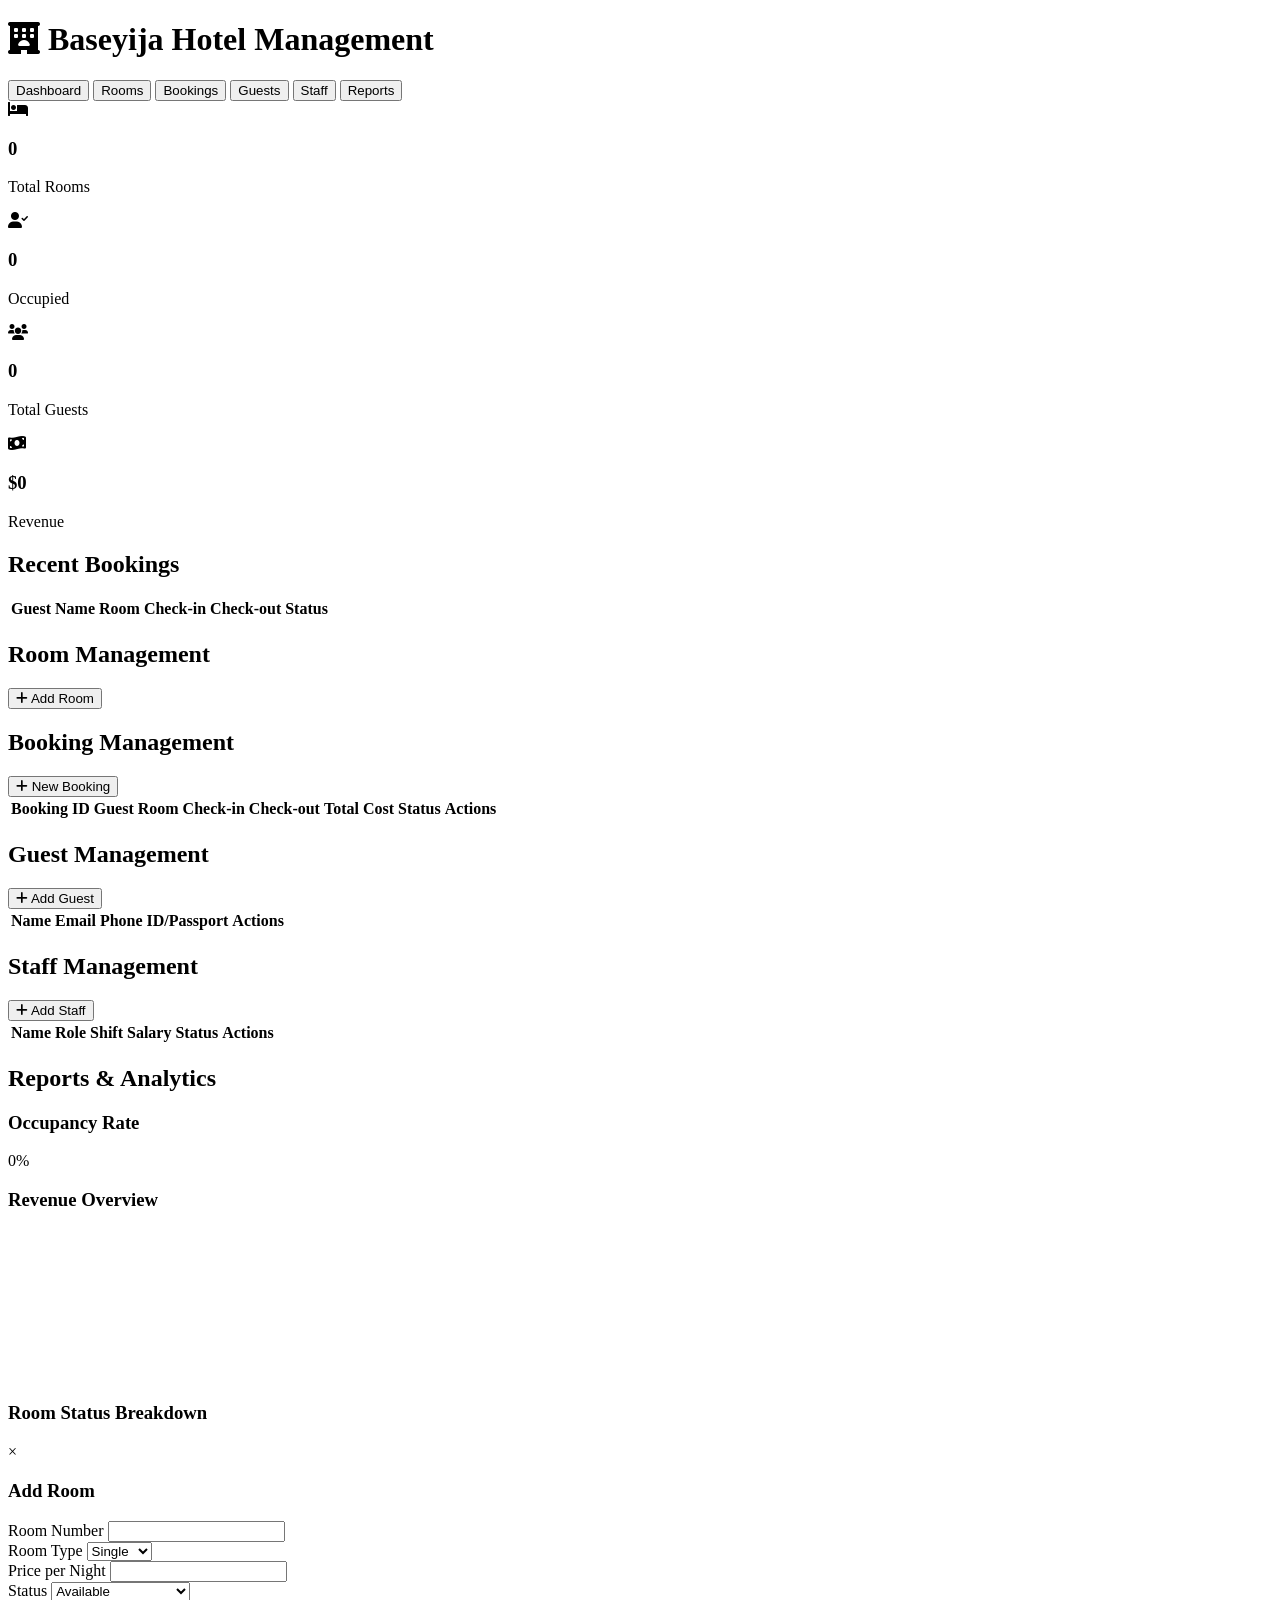
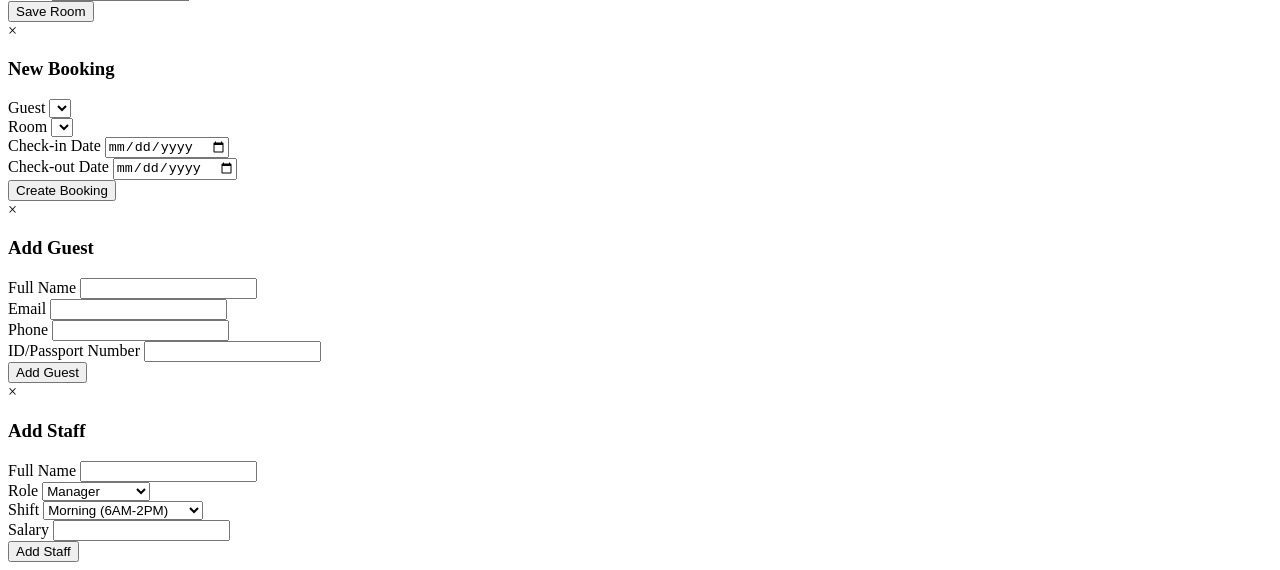
==== index.html @ 05cd468e "edited edited" ====
<!DOCTYPE html>
<html lang="en">
<head>
    <meta charset="UTF-8">
    <meta name="viewport" content="width=device-width, initial-scale=1.0">
    <title>Baseyija Hotel Management System</title>
    <link rel="stylesheet" href="css/style.css">
    <link href="https://cdnjs.cloudflare.com/ajax/libs/font-awesome/6.0.0/css/all.min.css" rel="stylesheet">
</head>
<body>
    <div class="container">
        <header>
            <h1><i class="fas fa-hotel"></i> Baseyija Hotel Management</h1>
            <nav>
                <button class="nav-btn active" data-tab="dashboard">Dashboard</button>
                <button class="nav-btn" data-tab="rooms">Rooms</button>
                <button class="nav-btn" data-tab="bookings">Bookings</button>
                <button class="nav-btn" data-tab="guests">Guests</button>
                <button class="nav-btn" data-tab="staff">Staff</button>
                <button class="nav-btn" data-tab="reports">Reports</button>
            </nav>
        </header>

        <main>
            <!-- Dashboard -->
            <section id="dashboard" class="tab-content active">
                <div class="stats-grid">
                    <div class="stat-card">
                        <i class="fas fa-bed"></i>
                        <div class="stat-info">
                            <h3 id="totalRooms">0</h3>
                            <p>Total Rooms</p>
                        </div>
                    </div>
                    <div class="stat-card">
                        <i class="fas fa-user-check"></i>
                        <div class="stat-info">
                            <h3 id="occupiedRooms">0</h3>
                            <p>Occupied</p>
                        </div>
                    </div>
                    <div class="stat-card">
                        <i class="fas fa-users"></i>
                        <div class="stat-info">
                            <h3 id="totalGuests">0</h3>
                            <p>Total Guests</p>
                        </div>
                    </div>
                    <div class="stat-card">
                        <i class="fas fa-money-bill-wave"></i>
                        <div class="stat-info">
                            <h3 id="revenue">$0</h3>
                            <p>Revenue</p>
                        </div>
                    </div>
                </div>

                <div class="dashboard-section">
                    <h2>Recent Bookings</h2>
                    <table id="recentBookings">
                        <thead>
                            <tr>
                                <th>Guest Name</th>
                                <th>Room</th>
                                <th>Check-in</th>
                                <th>Check-out</th>
                                <th>Status</th>
                            </tr>
                        </thead>
                        <tbody></tbody>
                    </table>
                </div>
            </section>

            <!-- Rooms Management -->
            <section id="rooms" class="tab-content">
                <div class="section-header">
                    <h2>Room Management</h2>
                    <button onclick="showAddRoomModal()" class="btn-primary">
                        <i class="fas fa-plus"></i> Add Room
                    </button>
                </div>
                <div class="rooms-grid" id="roomsGrid"></div>
            </section>

            <!-- Bookings Management -->
            <section id="bookings" class="tab-content">
                <div class="section-header">
                    <h2>Booking Management</h2>
                    <button onclick="showAddBookingModal()" class="btn-primary">
                        <i class="fas fa-plus"></i> New Booking
                    </button>
                </div>
                <table id="bookingsTable">
                    <thead>
                        <tr>
                            <th>Booking ID</th>
                            <th>Guest</th>
                            <th>Room</th>
                            <th>Check-in</th>
                            <th>Check-out</th>
                            <th>Total Cost</th>
                            <th>Status</th>
                            <th>Actions</th>
                        </tr>
                    </thead>
                    <tbody></tbody>
                </table>
            </section>

            <!-- Guests Management -->
            <section id="guests" class="tab-content">
                <div class="section-header">
                    <h2>Guest Management</h2>
                    <button onclick="showAddGuestModal()" class="btn-primary">
                        <i class="fas fa-plus"></i> Add Guest
                    </button>
                </div>
                <table id="guestsTable">
                    <thead>
                        <tr>
                            <th>Name</th>
                            <th>Email</th>
                            <th>Phone</th>
                            <th>ID/Passport</th>
                            <th>Actions</th>
                        </tr>
                    </thead>
                    <tbody></tbody>
                </table>
            </section>

            <!-- Staff Management -->
            <section id="staff" class="tab-content">
                <div class="section-header">
                    <h2>Staff Management</h2>
                    <button onclick="showAddStaffModal()" class="btn-primary">
                        <i class="fas fa-plus"></i> Add Staff
                    </button>
                </div>
                <table id="staffTable">
                    <thead>
                        <tr>
                            <th>Name</th>
                            <th>Role</th>
                            <th>Shift</th>
                            <th>Salary</th>
                            <th>Status</th>
                            <th>Actions</th>
                        </tr>
                    </thead>
                    <tbody></tbody>
                </table>
            </section>

            <!-- Reports -->
            <section id="reports" class="tab-content">
                <h2>Reports & Analytics</h2>
                <div class="reports-grid">
                    <div class="report-card">
                        <h3>Occupancy Rate</h3>
                        <div class="progress-bar">
                            <div id="occupancyBar" class="progress"></div>
                        </div>
                        <p id="occupancyRate">0%</p>
                    </div>
                    <div class="report-card">
                        <h3>Revenue Overview</h3>
                        <canvas id="revenueChart"></canvas>
                    </div>
                    <div class="report-card">
                        <h3>Room Status Breakdown</h3>
                        <div id="roomStatusBreakdown"></div>
                    </div>
                </div>
            </section>
        </main>

        <!-- Modals -->
        <div id="roomModal" class="modal">
            <div class="modal-content">
                <span class="close" onclick="closeModal('roomModal')">&times;</span>
                <h3 id="roomModalTitle">Add Room</h3>
                <form id="roomForm">
                    <input type="hidden" id="roomId">
                    <div class="form-group">
                        <label>Room Number</label>
                        <input type="text" id="roomNumber" required>
                    </div>
                    <div class="form-group">
                        <label>Room Type</label>
                        <select id="roomType" required>
                            <option value="single">Single</option>
                            <option value="double">Double</option>
                            <option value="suite">Suite</option>
                            <option value="deluxe">Deluxe</option>
                        </select>
                    </div>
                    <div class="form-group">
                        <label>Price per Night</label>
                        <input type="number" id="roomPrice" required>
                    </div>
                    <div class="form-group">
                        <label>Status</label>
                        <select id="roomStatus">
                            <option value="available">Available</option>
                            <option value="occupied">Occupied</option>
                            <option value="maintenance">Under Maintenance</option>
                        </select>
                    </div>
                    <button type="submit" class="btn-primary">Save Room</button>
                </form>
            </div>
        </div>

        <div id="bookingModal" class="modal">
            <div class="modal-content">
                <span class="close" onclick="closeModal('bookingModal')">&times;</span>
                <h3>New Booking</h3>
                <form id="bookingForm">
                    <div class="form-group">
                        <label>Guest</label>
                        <select id="bookingGuest" required></select>
                    </div>
                    <div class="form-group">
                        <label>Room</label>
                        <select id="bookingRoom" required></select>
                    </div>
                    <div class="form-group">
                        <label>Check-in Date</label>
                        <input type="date" id="bookingCheckIn" required>
                    </div>
                    <div class="form-group">
                        <label>Check-out Date</label>
                        <input type="date" id="bookingCheckOut" required>
                    </div>
                    <button type="submit" class="btn-primary">Create Booking</button>
                </form>
            </div>
        </div>

        <div id="guestModal" class="modal">
            <div class="modal-content">
                <span class="close" onclick="closeModal('guestModal')">&times;</span>
                <h3>Add Guest</h3>
                <form id="guestForm">
                    <div class="form-group">
                        <label>Full Name</label>
                        <input type="text" id="guestName" required>
                    </div>
                    <div class="form-group">
                        <label>Email</label>
                        <input type="email" id="guestEmail" required>
                    </div>
                    <div class="form-group">
                        <label>Phone</label>
                        <input type="tel" id="guestPhone" required>
                    </div>
                    <div class="form-group">
                        <label>ID/Passport Number</label>
                        <input type="text" id="guestId" required>
                    </div>
                    <button type="submit" class="btn-primary">Add Guest</button>
                </form>
            </div>
        </div>

        <div id="staffModal" class="modal">
            <div class="modal-content">
                <span class="close" onclick="closeModal('staffModal')">&times;</span>
                <h3>Add Staff</h3>
                <form id="staffForm">
                    <div class="form-group">
                        <label>Full Name</label>
                        <input type="text" id="staffName" required>
                    </div>
                    <div class="form-group">
                        <label>Role</label>
                        <select id="staffRole" required>
                            <option value="manager">Manager</option>
                            <option value="receptionist">Receptionist</option>
                            <option value="housekeeping">Housekeeping</option>
                            <option value="chef">Chef</option>
                            <option value="waiter">Waiter</option>
                        </select>
                    </div>
                    <div class="form-group">
                        <label>Shift</label>
                        <select id="staffShift">
                            <option value="morning">Morning (6AM-2PM)</option>
                            <option value="afternoon">Afternoon (2PM-10PM)</option>
                            <option value="night">Night (10PM-6AM)</option>
                        </select>
                    </div>
                    <div class="form-group">
                        <label>Salary</label>
                        <input type="number" id="staffSalary" required>
                    </div>
                    <button type="submit" class="btn-primary">Add Staff</button>
                </form>
            </div>
        </div>
    </div>

    <script src="js/script.js"></script>
</body>
</html>
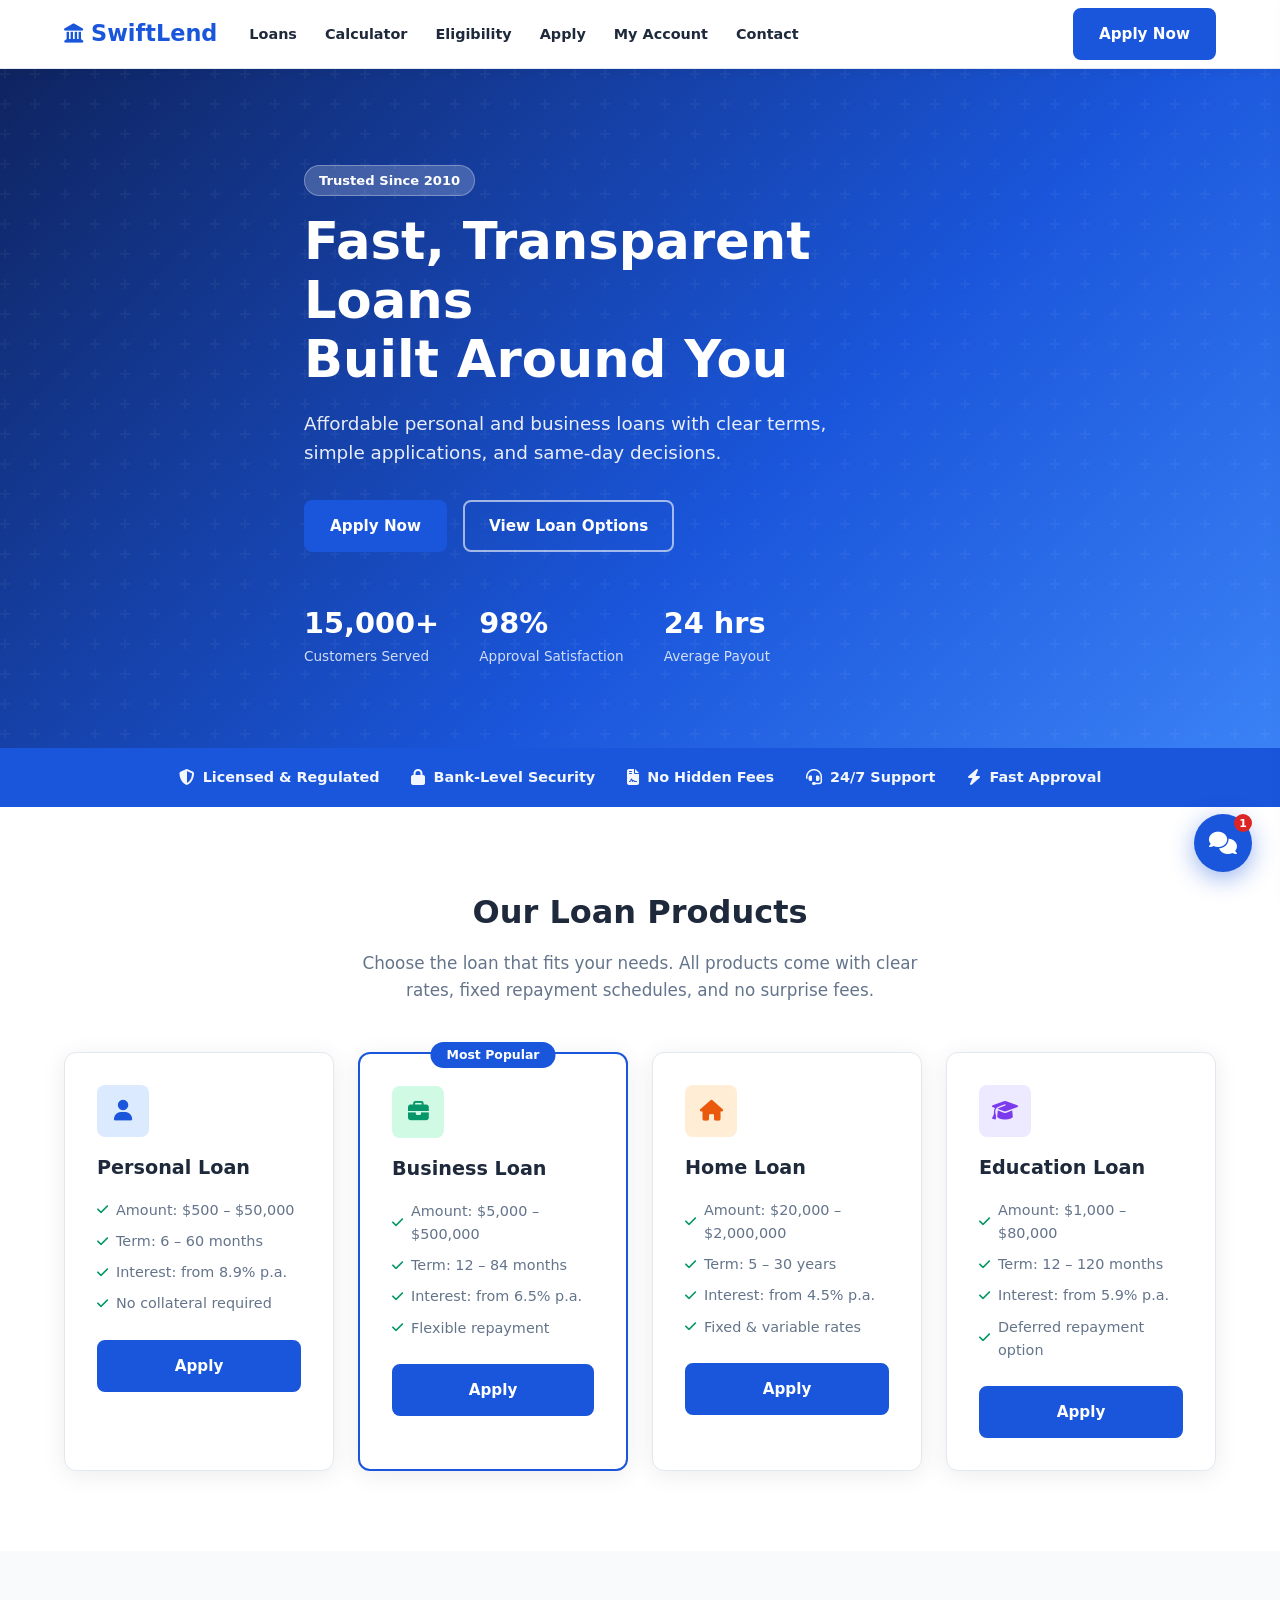
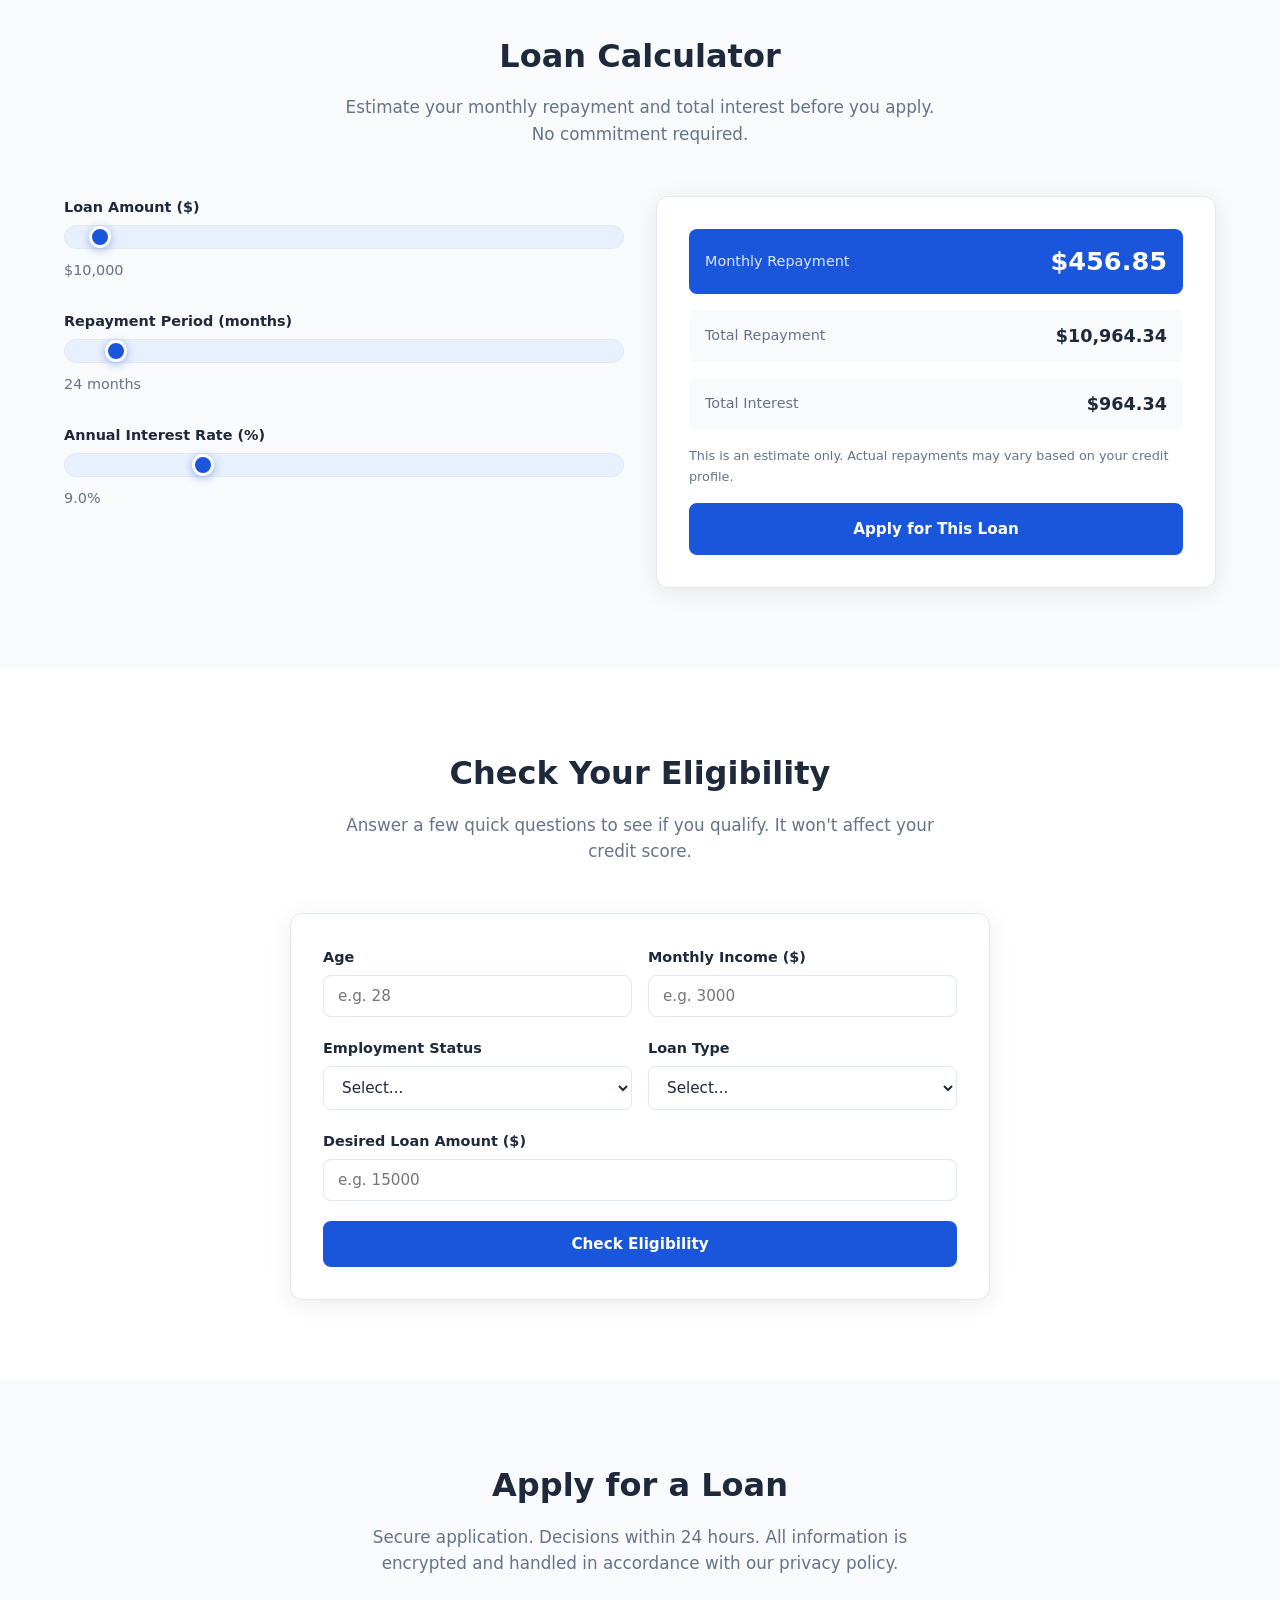
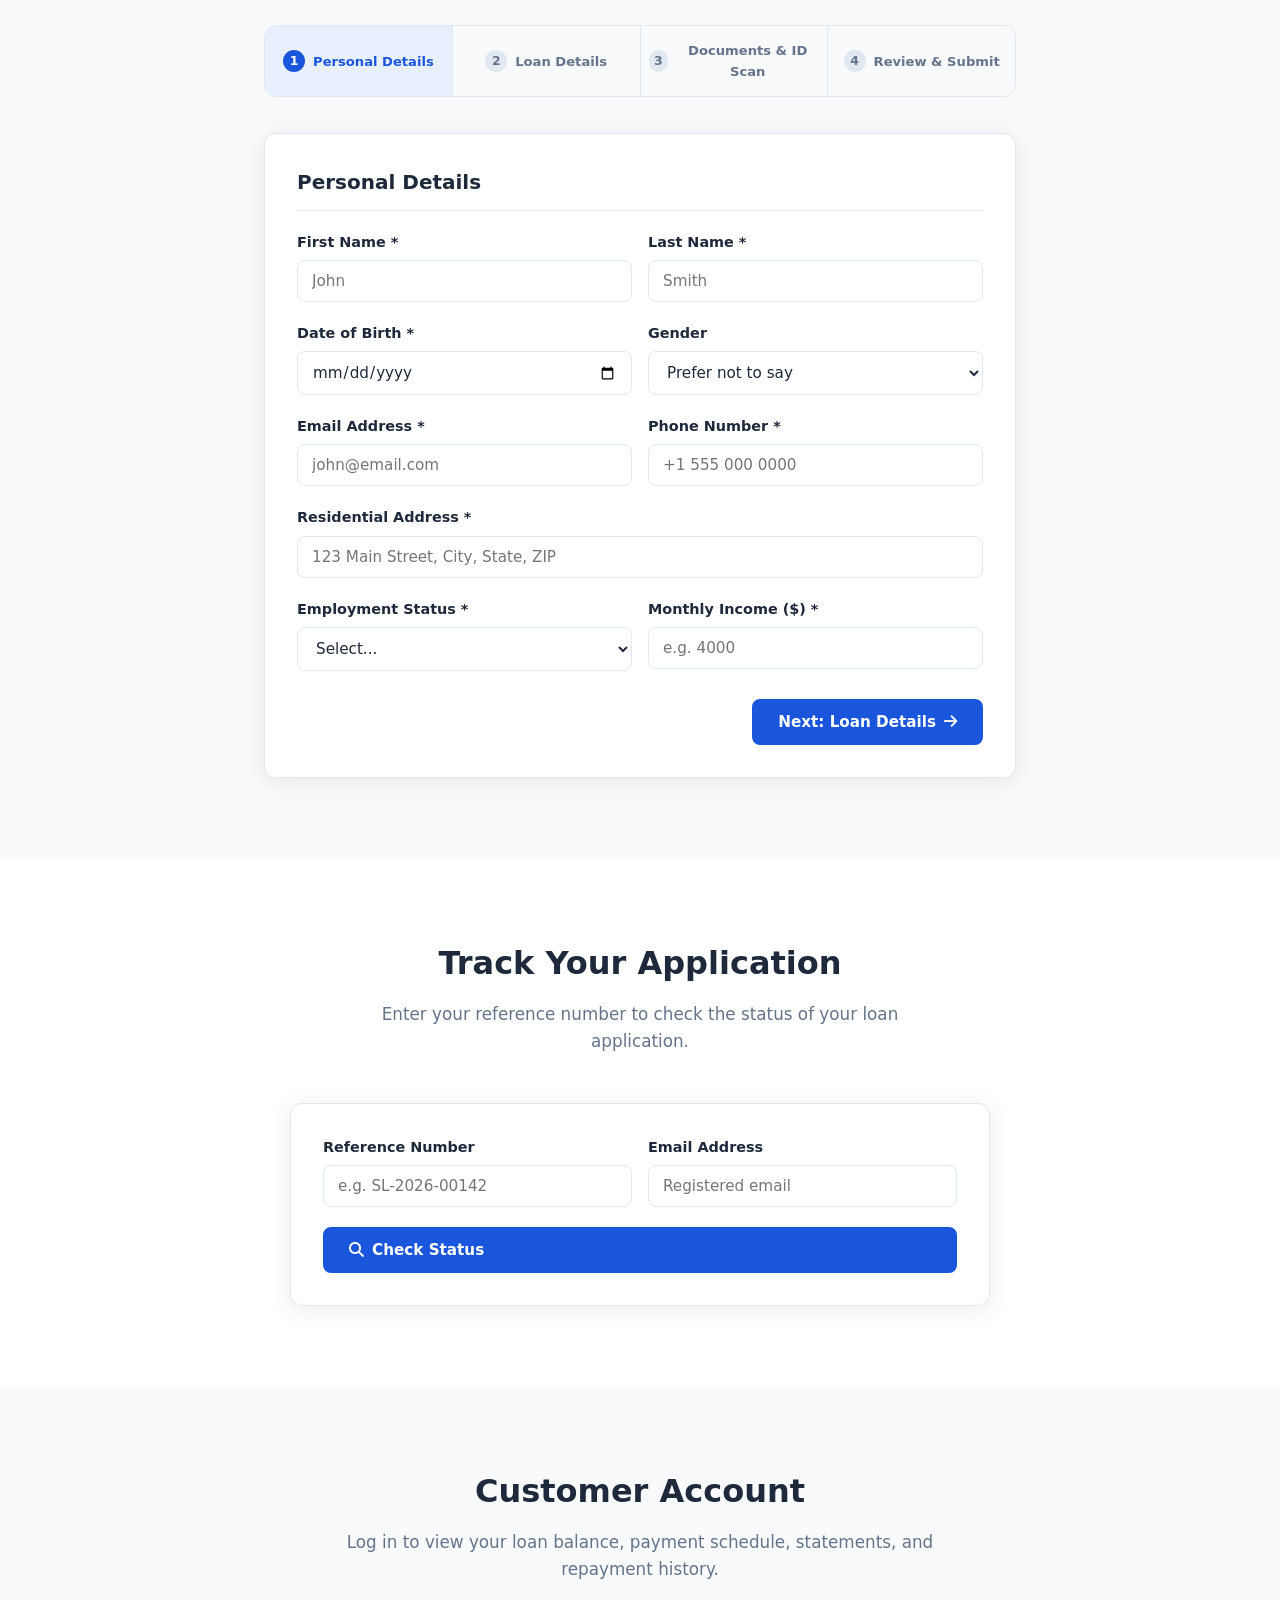
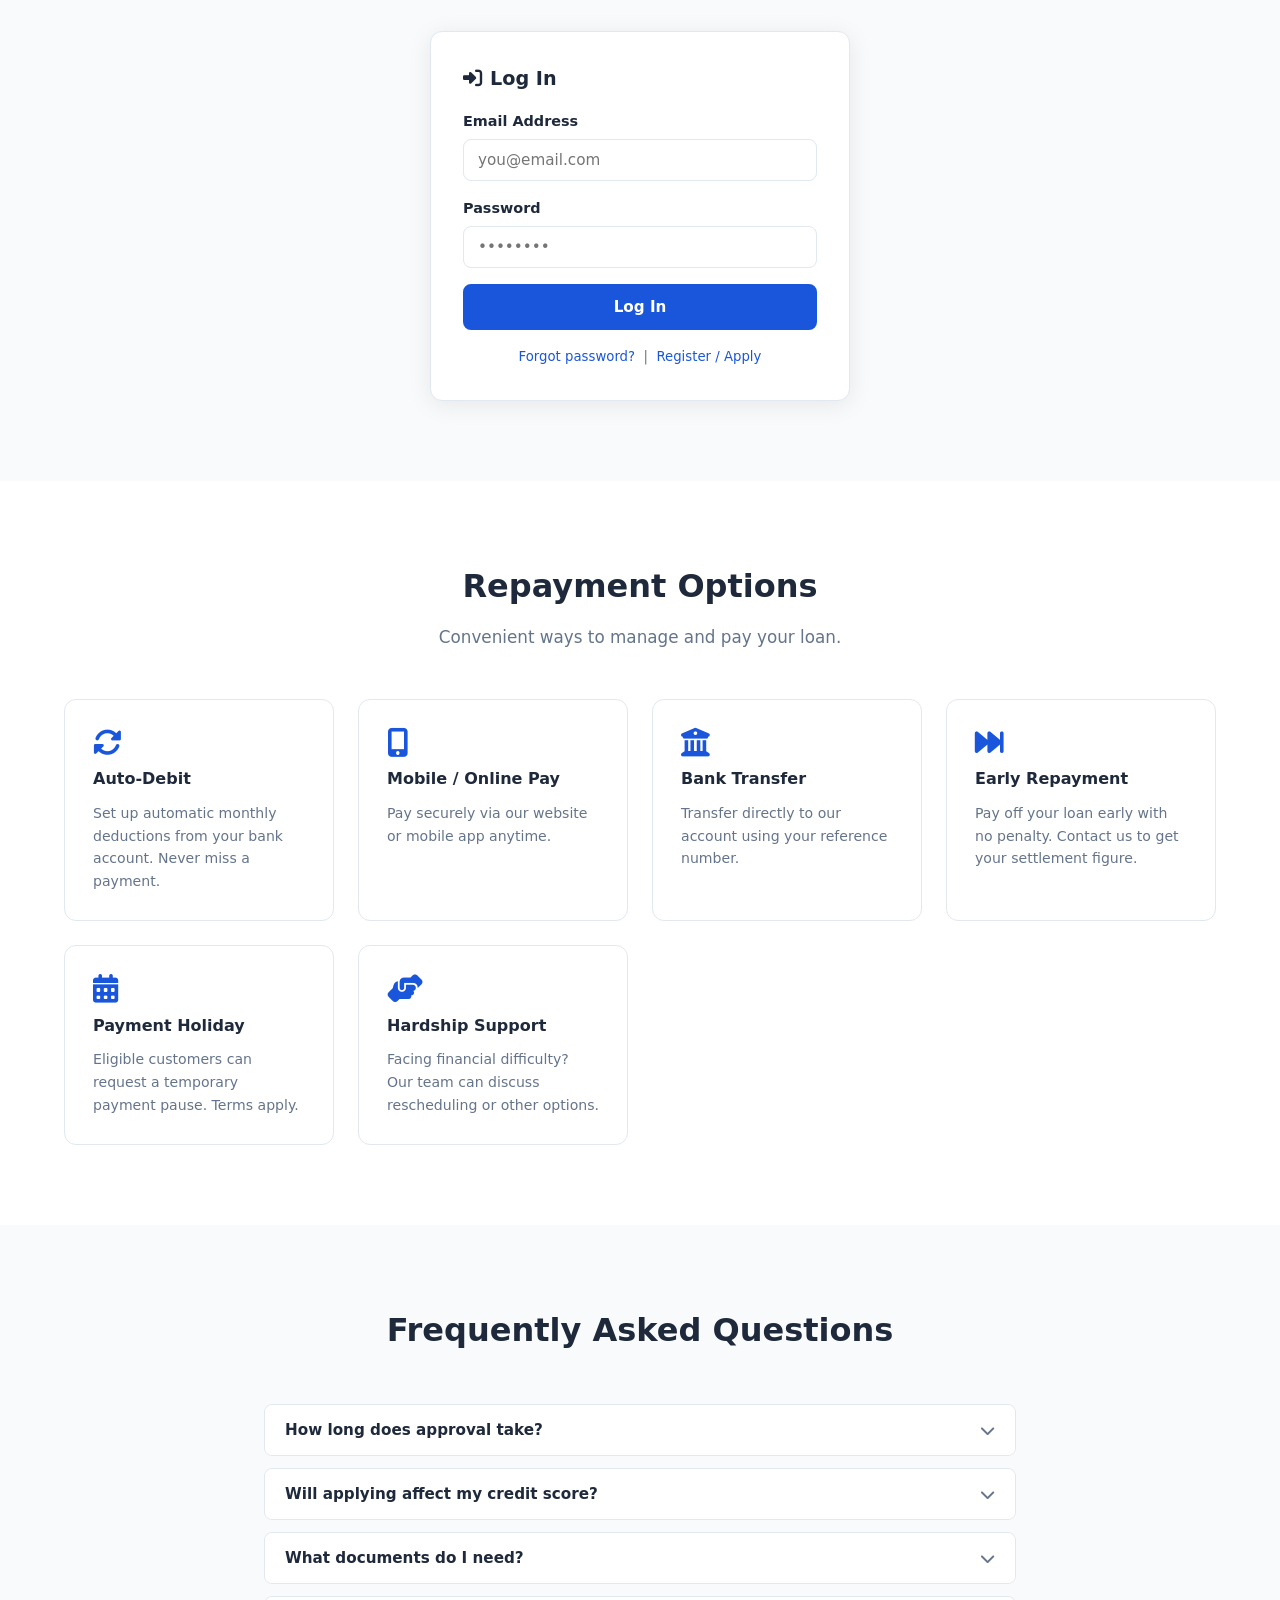
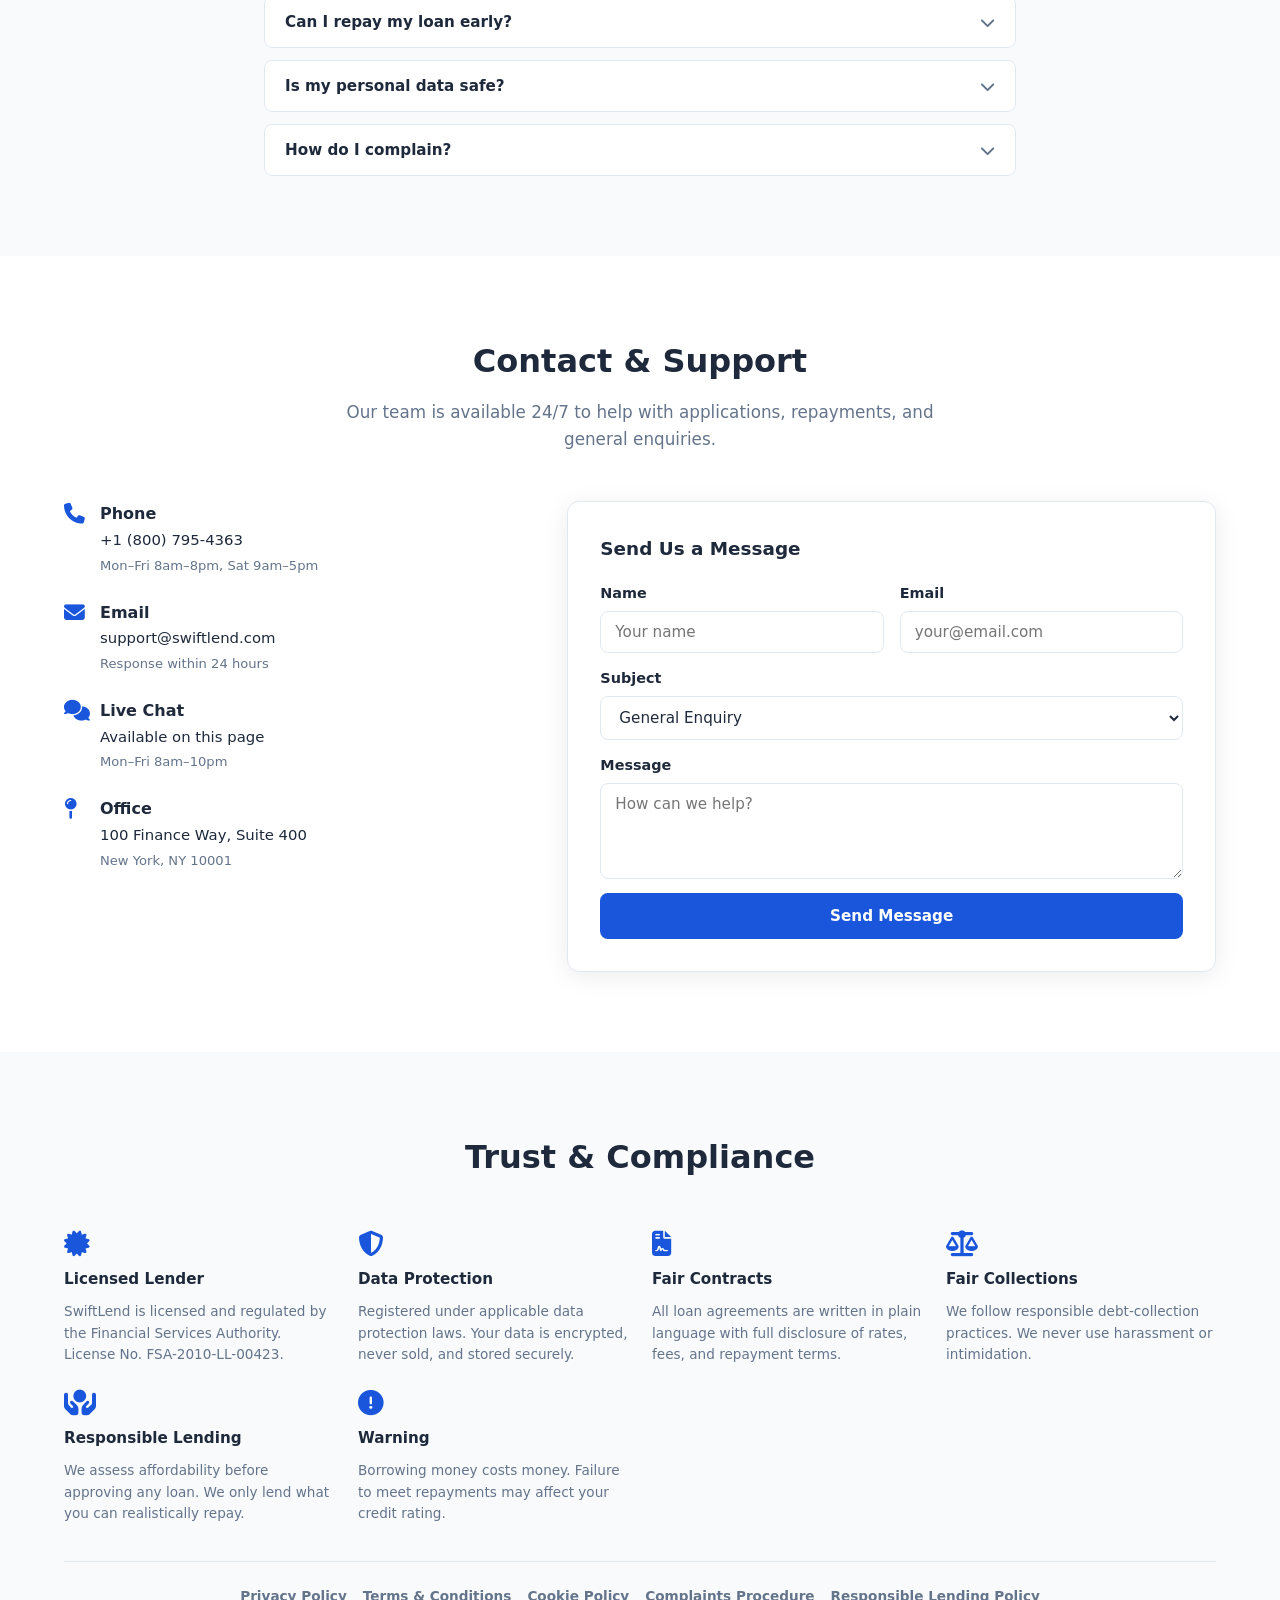
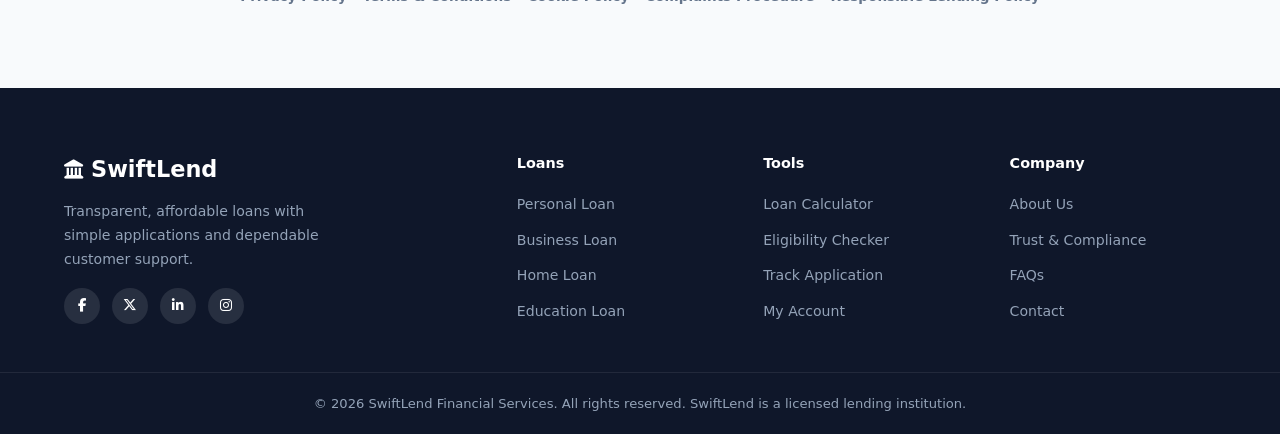
==== commit 17f4f83b: "edited the readme edited the read me" ====
--- a/index.html
+++ b/index.html
@@ -1,307 +1,838 @@
 <!DOCTYPE html>
 <html lang="en">
 <head>
-    <meta charset="UTF-8">
-    <meta name="viewport" content="width=device-width, initial-scale=1.0">
-    <title>Baseyija Hotel Management System</title>
-    <link rel="stylesheet" href="css/style.css">
-    <link href="https://cdnjs.cloudflare.com/ajax/libs/font-awesome/6.0.0/css/all.min.css" rel="stylesheet">
+  <meta charset="UTF-8" />
+  <meta name="viewport" content="width=device-width, initial-scale=1.0" />
+  <title>SwiftLend – Loans You Can Trust</title>
+  <link rel="stylesheet" href="style.css" />
+  <!-- Font Awesome for icons -->
+  <link rel="stylesheet" href="https://cdnjs.cloudflare.com/ajax/libs/font-awesome/6.5.0/css/all.min.css" />
 </head>
 <body>
+
+  <!-- ===== NAVIGATION ===== -->
+  <header class="navbar" id="top">
+    <div class="container nav-inner">
+      <a href="#top" class="logo">
+        <i class="fa-solid fa-landmark"></i> SwiftLend
+      </a>
+      <nav>
+        <ul class="nav-links">
+          <li><a href="#loans">Loans</a></li>
+          <li><a href="#calculator">Calculator</a></li>
+          <li><a href="#eligibility">Eligibility</a></li>
+          <li><a href="#apply">Apply</a></li>
+          <li><a href="#account">My Account</a></li>
+          <li><a href="#contact">Contact</a></li>
+        </ul>
+      </nav>
+      <a href="#apply" class="btn btn-primary nav-cta">Apply Now</a>
+      <button class="hamburger" id="hamburger" aria-label="Open menu">
+        <i class="fa-solid fa-bars"></i>
+      </button>
+    </div>
+  </header>
+
+  <!-- Mobile menu -->
+  <div class="mobile-menu" id="mobileMenu">
+    <button class="close-menu" id="closeMenu" aria-label="Close menu">
+      <i class="fa-solid fa-xmark"></i>
+    </button>
+    <ul>
+      <li><a href="#loans" onclick="closeMobile()">Loans</a></li>
+      <li><a href="#calculator" onclick="closeMobile()">Calculator</a></li>
+      <li><a href="#eligibility" onclick="closeMobile()">Eligibility</a></li>
+      <li><a href="#apply" onclick="closeMobile()">Apply</a></li>
+      <li><a href="#account" onclick="closeMobile()">My Account</a></li>
+      <li><a href="#contact" onclick="closeMobile()">Contact</a></li>
+    </ul>
+  </div>
+
+  <!-- ===== HERO ===== -->
+  <section class="hero">
+    <div class="container hero-content">
+      <span class="badge">Trusted Since 2010</span>
+      <h1>Fast, Transparent Loans<br />Built Around You</h1>
+      <p>Affordable personal and business loans with clear terms, simple applications, and same-day decisions.</p>
+      <div class="hero-btns">
+        <a href="#apply" class="btn btn-primary">Apply Now</a>
+        <a href="#loans" class="btn btn-outline">View Loan Options</a>
+      </div>
+      <div class="hero-stats">
+        <div class="stat"><strong>15,000+</strong><span>Customers Served</span></div>
+        <div class="stat"><strong>98%</strong><span>Approval Satisfaction</span></div>
+        <div class="stat"><strong>24 hrs</strong><span>Average Payout</span></div>
+      </div>
+    </div>
+  </section>
+
+  <!-- ===== TRUST BAR ===== -->
+  <div class="trust-bar">
+    <div class="container trust-inner">
+      <div class="trust-item"><i class="fa-solid fa-shield-halved"></i> Licensed &amp; Regulated</div>
+      <div class="trust-item"><i class="fa-solid fa-lock"></i> Bank-Level Security</div>
+      <div class="trust-item"><i class="fa-solid fa-file-contract"></i> No Hidden Fees</div>
+      <div class="trust-item"><i class="fa-solid fa-headset"></i> 24/7 Support</div>
+      <div class="trust-item"><i class="fa-solid fa-bolt"></i> Fast Approval</div>
+    </div>
+  </div>
+
+  <!-- ===== LOAN PRODUCTS ===== -->
+  <section class="section" id="loans">
     <div class="container">
-        <header>
-            <h1><i class="fas fa-hotel"></i> Baseyija Hotel Management</h1>
-            <nav>
-                <button class="nav-btn active" data-tab="dashboard">Dashboard</button>
-                <button class="nav-btn" data-tab="rooms">Rooms</button>
-                <button class="nav-btn" data-tab="bookings">Bookings</button>
-                <button class="nav-btn" data-tab="guests">Guests</button>
-                <button class="nav-btn" data-tab="staff">Staff</button>
-                <button class="nav-btn" data-tab="reports">Reports</button>
-            </nav>
-        </header>
-
-        <main>
-            <!-- Dashboard -->
-            <section id="dashboard" class="tab-content active">
-                <div class="stats-grid">
-                    <div class="stat-card">
-                        <i class="fas fa-bed"></i>
-                        <div class="stat-info">
-                            <h3 id="totalRooms">0</h3>
-                            <p>Total Rooms</p>
-                        </div>
-                    </div>
-                    <div class="stat-card">
-                        <i class="fas fa-user-check"></i>
-                        <div class="stat-info">
-                            <h3 id="occupiedRooms">0</h3>
-                            <p>Occupied</p>
-                        </div>
-                    </div>
-                    <div class="stat-card">
-                        <i class="fas fa-users"></i>
-                        <div class="stat-info">
-                            <h3 id="totalGuests">0</h3>
-                            <p>Total Guests</p>
-                        </div>
-                    </div>
-                    <div class="stat-card">
-                        <i class="fas fa-money-bill-wave"></i>
-                        <div class="stat-info">
-                            <h3 id="revenue">$0</h3>
-                            <p>Revenue</p>
-                        </div>
-                    </div>
+      <div class="section-head">
+        <h2>Our Loan Products</h2>
+        <p>Choose the loan that fits your needs. All products come with clear rates, fixed repayment schedules, and no surprise fees.</p>
+      </div>
+      <div class="cards-grid">
+
+        <div class="card loan-card">
+          <div class="card-icon blue"><i class="fa-solid fa-user"></i></div>
+          <h3>Personal Loan</h3>
+          <ul class="loan-details">
+            <li><i class="fa-solid fa-check"></i> Amount: $500 – $50,000</li>
+            <li><i class="fa-solid fa-check"></i> Term: 6 – 60 months</li>
+            <li><i class="fa-solid fa-check"></i> Interest: from 8.9% p.a.</li>
+            <li><i class="fa-solid fa-check"></i> No collateral required</li>
+          </ul>
+          <a href="#apply" class="btn btn-primary full-width">Apply</a>
+        </div>
+
+        <div class="card loan-card featured">
+          <div class="featured-tag">Most Popular</div>
+          <div class="card-icon green"><i class="fa-solid fa-briefcase"></i></div>
+          <h3>Business Loan</h3>
+          <ul class="loan-details">
+            <li><i class="fa-solid fa-check"></i> Amount: $5,000 – $500,000</li>
+            <li><i class="fa-solid fa-check"></i> Term: 12 – 84 months</li>
+            <li><i class="fa-solid fa-check"></i> Interest: from 6.5% p.a.</li>
+            <li><i class="fa-solid fa-check"></i> Flexible repayment</li>
+          </ul>
+          <a href="#apply" class="btn btn-primary full-width">Apply</a>
+        </div>
+
+        <div class="card loan-card">
+          <div class="card-icon orange"><i class="fa-solid fa-house"></i></div>
+          <h3>Home Loan</h3>
+          <ul class="loan-details">
+            <li><i class="fa-solid fa-check"></i> Amount: $20,000 – $2,000,000</li>
+            <li><i class="fa-solid fa-check"></i> Term: 5 – 30 years</li>
+            <li><i class="fa-solid fa-check"></i> Interest: from 4.5% p.a.</li>
+            <li><i class="fa-solid fa-check"></i> Fixed &amp; variable rates</li>
+          </ul>
+          <a href="#apply" class="btn btn-primary full-width">Apply</a>
+        </div>
+
+        <div class="card loan-card">
+          <div class="card-icon purple"><i class="fa-solid fa-graduation-cap"></i></div>
+          <h3>Education Loan</h3>
+          <ul class="loan-details">
+            <li><i class="fa-solid fa-check"></i> Amount: $1,000 – $80,000</li>
+            <li><i class="fa-solid fa-check"></i> Term: 12 – 120 months</li>
+            <li><i class="fa-solid fa-check"></i> Interest: from 5.9% p.a.</li>
+            <li><i class="fa-solid fa-check"></i> Deferred repayment option</li>
+          </ul>
+          <a href="#apply" class="btn btn-primary full-width">Apply</a>
+        </div>
+
+      </div>
+    </div>
+  </section>
+
+  <!-- ===== LOAN CALCULATOR ===== -->
+  <section class="section bg-light" id="calculator">
+    <div class="container">
+      <div class="section-head">
+        <h2>Loan Calculator</h2>
+        <p>Estimate your monthly repayment and total interest before you apply. No commitment required.</p>
+      </div>
+      <div class="calc-wrapper">
+        <div class="calc-form">
+
+          <div class="form-group">
+            <label for="calcAmount">Loan Amount ($)</label>
+            <input type="range" id="calcAmount" min="500" max="500000" step="500" value="10000" oninput="calcUpdate()" />
+            <div class="range-value">$<span id="amountDisplay">10,000</span></div>
+          </div>
+
+          <div class="form-group">
+            <label for="calcTerm">Repayment Period (months)</label>
+            <input type="range" id="calcTerm" min="6" max="360" step="6" value="24" oninput="calcUpdate()" />
+            <div class="range-value"><span id="termDisplay">24</span> months</div>
+          </div>
+
+          <div class="form-group">
+            <label for="calcRate">Annual Interest Rate (%)</label>
+            <input type="range" id="calcRate" min="3" max="30" step="0.1" value="9" oninput="calcUpdate()" />
+            <div class="range-value"><span id="rateDisplay">9.0</span>%</div>
+          </div>
+
+        </div>
+        <div class="calc-result">
+          <div class="result-item highlight">
+            <span>Monthly Repayment</span>
+            <strong id="monthlyResult">$456.85</strong>
+          </div>
+          <div class="result-item">
+            <span>Total Repayment</span>
+            <strong id="totalResult">$10,964.40</strong>
+          </div>
+          <div class="result-item">
+            <span>Total Interest</span>
+            <strong id="interestResult">$964.40</strong>
+          </div>
+          <p class="calc-disclaimer">This is an estimate only. Actual repayments may vary based on your credit profile.</p>
+          <a href="#apply" class="btn btn-primary full-width">Apply for This Loan</a>
+        </div>
+      </div>
+    </div>
+  </section>
+
+  <!-- ===== ELIGIBILITY CHECKER ===== -->
+  <section class="section" id="eligibility">
+    <div class="container narrow">
+      <div class="section-head">
+        <h2>Check Your Eligibility</h2>
+        <p>Answer a few quick questions to see if you qualify. It won't affect your credit score.</p>
+      </div>
+      <form class="eligibility-form card" id="eligibilityForm" onsubmit="checkEligibility(event)">
+        <div class="form-row">
+          <div class="form-group">
+            <label for="eAge">Age</label>
+            <input type="number" id="eAge" placeholder="e.g. 28" min="18" max="70" required />
+          </div>
+          <div class="form-group">
+            <label for="eIncome">Monthly Income ($)</label>
+            <input type="number" id="eIncome" placeholder="e.g. 3000" min="0" required />
+          </div>
+        </div>
+        <div class="form-row">
+          <div class="form-group">
+            <label for="eEmployment">Employment Status</label>
+            <select id="eEmployment" required>
+              <option value="">Select...</option>
+              <option>Full-time employed</option>
+              <option>Part-time employed</option>
+              <option>Self-employed</option>
+              <option>Business owner</option>
+              <option>Retired</option>
+              <option>Unemployed</option>
+            </select>
+          </div>
+          <div class="form-group">
+            <label for="eLoanType">Loan Type</label>
+            <select id="eLoanType" required>
+              <option value="">Select...</option>
+              <option>Personal Loan</option>
+              <option>Business Loan</option>
+              <option>Home Loan</option>
+              <option>Education Loan</option>
+            </select>
+          </div>
+        </div>
+        <div class="form-group">
+          <label for="eLoanAmount">Desired Loan Amount ($)</label>
+          <input type="number" id="eLoanAmount" placeholder="e.g. 15000" min="500" required />
+        </div>
+        <button type="submit" class="btn btn-primary full-width">Check Eligibility</button>
+      </form>
+      <div class="eligibility-result" id="eligibilityResult" style="display:none;"></div>
+    </div>
+  </section>
+
+  <!-- ===== ONLINE APPLICATION ===== -->
+  <section class="section bg-light" id="apply">
+    <div class="container narrow">
+      <div class="section-head">
+        <h2>Apply for a Loan</h2>
+        <p>Secure application. Decisions within 24 hours. All information is encrypted and handled in accordance with our privacy policy.</p>
+      </div>
+
+      <!-- Step indicators -->
+      <div class="steps" id="stepIndicator">
+        <div class="step active" data-step="1"><span>1</span> Personal Details</div>
+        <div class="step" data-step="2"><span>2</span> Loan Details</div>
+        <div class="step" data-step="3"><span>3</span> Documents &amp; ID Scan</div>
+        <div class="step" data-step="4"><span>4</span> Review &amp; Submit</div>
+      </div>
+
+      <form id="loanApplicationForm" class="app-form card">
+
+        <!-- Step 1: Personal Details -->
+        <div class="form-step" id="step1">
+          <h3>Personal Details</h3>
+          <div class="form-row">
+            <div class="form-group">
+              <label for="firstName">First Name *</label>
+              <input type="text" id="firstName" placeholder="John" required />
+            </div>
+            <div class="form-group">
+              <label for="lastName">Last Name *</label>
+              <input type="text" id="lastName" placeholder="Smith" required />
+            </div>
+          </div>
+          <div class="form-row">
+            <div class="form-group">
+              <label for="dob">Date of Birth *</label>
+              <input type="date" id="dob" required />
+            </div>
+            <div class="form-group">
+              <label for="gender">Gender</label>
+              <select id="gender">
+                <option value="">Prefer not to say</option>
+                <option>Male</option>
+                <option>Female</option>
+                <option>Other</option>
+              </select>
+            </div>
+          </div>
+          <div class="form-row">
+            <div class="form-group">
+              <label for="email">Email Address *</label>
+              <input type="email" id="email" placeholder="john@email.com" required />
+            </div>
+            <div class="form-group">
+              <label for="phone">Phone Number *</label>
+              <input type="tel" id="phone" placeholder="+1 555 000 0000" required />
+            </div>
+          </div>
+          <div class="form-group">
+            <label for="address">Residential Address *</label>
+            <input type="text" id="address" placeholder="123 Main Street, City, State, ZIP" required />
+          </div>
+          <div class="form-row">
+            <div class="form-group">
+              <label for="employment">Employment Status *</label>
+              <select id="employment" required>
+                <option value="">Select...</option>
+                <option>Full-time employed</option>
+                <option>Part-time employed</option>
+                <option>Self-employed</option>
+                <option>Business owner</option>
+                <option>Retired</option>
+              </select>
+            </div>
+            <div class="form-group">
+              <label for="income">Monthly Income ($) *</label>
+              <input type="number" id="income" placeholder="e.g. 4000" required />
+            </div>
+          </div>
+          <div class="step-btns">
+            <button type="button" class="btn btn-primary" onclick="nextStep(2)">Next: Loan Details <i class="fa-solid fa-arrow-right"></i></button>
+          </div>
+        </div>
+
+        <!-- Step 2: Loan Details -->
+        <div class="form-step hidden" id="step2">
+          <h3>Loan Details</h3>
+          <div class="form-row">
+            <div class="form-group">
+              <label for="loanType">Loan Type *</label>
+              <select id="loanType" required>
+                <option value="">Select...</option>
+                <option>Personal Loan</option>
+                <option>Business Loan</option>
+                <option>Home Loan</option>
+                <option>Education Loan</option>
+              </select>
+            </div>
+            <div class="form-group">
+              <label for="loanAmount">Loan Amount ($) *</label>
+              <input type="number" id="loanAmount" placeholder="e.g. 15000" required />
+            </div>
+          </div>
+          <div class="form-row">
+            <div class="form-group">
+              <label for="loanTerm">Repayment Period *</label>
+              <select id="loanTerm" required>
+                <option value="">Select...</option>
+                <option>6 months</option>
+                <option>12 months</option>
+                <option>24 months</option>
+                <option>36 months</option>
+                <option>48 months</option>
+                <option>60 months</option>
+                <option>84 months</option>
+                <option>120 months</option>
+              </select>
+            </div>
+            <div class="form-group">
+              <label for="loanPurpose">Loan Purpose *</label>
+              <select id="loanPurpose" required>
+                <option value="">Select...</option>
+                <option>Debt consolidation</option>
+                <option>Home improvement</option>
+                <option>Medical expenses</option>
+                <option>Education</option>
+                <option>Business investment</option>
+                <option>Vehicle purchase</option>
+                <option>Other</option>
+              </select>
+            </div>
+          </div>
+          <div class="form-group">
+            <label for="loanNotes">Additional Notes</label>
+            <textarea id="loanNotes" rows="3" placeholder="Any other details about your loan request..."></textarea>
+          </div>
+          <div class="step-btns">
+            <button type="button" class="btn btn-outline" onclick="prevStep(1)"><i class="fa-solid fa-arrow-left"></i> Back</button>
+            <button type="button" class="btn btn-primary" onclick="nextStep(3)">Next: Documents <i class="fa-solid fa-arrow-right"></i></button>
+          </div>
+        </div>
+
+        <!-- Step 3: Documents & ID Scan -->
+        <div class="form-step hidden" id="step3">
+          <h3>Documents &amp; ID Verification</h3>
+          <p class="step-desc">We need to verify your identity and income. Please upload or scan the required documents. All files are encrypted and stored securely.</p>
+
+          <!-- ID Scan Section -->
+          <div class="id-scan-section">
+            <div class="id-scan-header">
+              <i class="fa-solid fa-id-card"></i>
+              <div>
+                <h4>Government-Issued ID Scan</h4>
+                <p>Accepted: National ID, Passport, Driver's Licence</p>
+              </div>
+            </div>
+
+            <div class="scan-options">
+              <!-- Camera Scan -->
+              <div class="scan-option" id="cameraScanBox">
+                <i class="fa-solid fa-camera"></i>
+                <h5>Scan with Camera</h5>
+                <p>Use your device camera to capture your ID</p>
+                <button type="button" class="btn btn-outline" onclick="startCamera()">
+                  <i class="fa-solid fa-camera"></i> Open Camera
+                </button>
+                <div class="camera-container" id="cameraContainer" style="display:none;">
+                  <video id="cameraFeed" autoplay playsinline></video>
+                  <canvas id="cameraCanvas" style="display:none;"></canvas>
+                  <div class="camera-controls">
+                    <button type="button" class="btn btn-primary" onclick="capturePhoto()">
+                      <i class="fa-solid fa-circle-dot"></i> Capture ID
+                    </button>
+                    <button type="button" class="btn btn-outline" onclick="stopCamera()">
+                      <i class="fa-solid fa-xmark"></i> Cancel
+                    </button>
+                  </div>
                 </div>
-
-                <div class="dashboard-section">
-                    <h2>Recent Bookings</h2>
-                    <table id="recentBookings">
-                        <thead>
-                            <tr>
-                                <th>Guest Name</th>
-                                <th>Room</th>
-                                <th>Check-in</th>
-                                <th>Check-out</th>
-                                <th>Status</th>
-                            </tr>
-                        </thead>
-                        <tbody></tbody>
-                    </table>
+                <div id="capturedIdPreview" style="display:none;">
+                  <img id="capturedIdImg" src="" alt="Captured ID" />
+                  <div class="camera-controls">
+                    <button type="button" class="btn btn-outline small" onclick="retakePhoto()">
+                      <i class="fa-solid fa-rotate-left"></i> Retake
+                    </button>
+                    <span class="captured-label"><i class="fa-solid fa-circle-check"></i> ID Captured</span>
+                  </div>
                 </div>
-            </section>
-
-            <!-- Rooms Management -->
-            <section id="rooms" class="tab-content">
-                <div class="section-header">
-                    <h2>Room Management</h2>
-                    <button onclick="showAddRoomModal()" class="btn-primary">
-                        <i class="fas fa-plus"></i> Add Room
-                    </button>
+              </div>
+
+              <!-- File Upload -->
+              <div class="scan-option">
+                <i class="fa-solid fa-upload"></i>
+                <h5>Upload ID Document</h5>
+                <p>Upload a clear photo or scan (JPG, PNG, PDF)</p>
+                <label class="upload-label" for="idUpload">
+                  <i class="fa-solid fa-cloud-arrow-up"></i> Choose File
+                  <input type="file" id="idUpload" accept="image/*,.pdf" onchange="previewIdUpload(event)" />
+                </label>
+                <div id="idUploadPreview" style="display:none;">
+                  <img id="idUploadImg" src="" alt="Uploaded ID" />
+                  <p id="idUploadName" class="file-name"></p>
                 </div>
-                <div class="rooms-grid" id="roomsGrid"></div>
-            </section>
-
-            <!-- Bookings Management -->
-            <section id="bookings" class="tab-content">
-                <div class="section-header">
-                    <h2>Booking Management</h2>
-                    <button onclick="showAddBookingModal()" class="btn-primary">
-                        <i class="fas fa-plus"></i> New Booking
-                    </button>
-                </div>
-                <table id="bookingsTable">
-                    <thead>
-                        <tr>
-                            <th>Booking ID</th>
-                            <th>Guest</th>
-                            <th>Room</th>
-                            <th>Check-in</th>
-                            <th>Check-out</th>
-                            <th>Total Cost</th>
-                            <th>Status</th>
-                            <th>Actions</th>
-                        </tr>
-                    </thead>
-                    <tbody></tbody>
-                </table>
-            </section>
-
-            <!-- Guests Management -->
-            <section id="guests" class="tab-content">
-                <div class="section-header">
-                    <h2>Guest Management</h2>
-                    <button onclick="showAddGuestModal()" class="btn-primary">
-                        <i class="fas fa-plus"></i> Add Guest
-                    </button>
-                </div>
-                <table id="guestsTable">
-                    <thead>
-                        <tr>
-                            <th>Name</th>
-                            <th>Email</th>
-                            <th>Phone</th>
-                            <th>ID/Passport</th>
-                            <th>Actions</th>
-                        </tr>
-                    </thead>
-                    <tbody></tbody>
-                </table>
-            </section>
-
-            <!-- Staff Management -->
-            <section id="staff" class="tab-content">
-                <div class="section-header">
-                    <h2>Staff Management</h2>
-                    <button onclick="showAddStaffModal()" class="btn-primary">
-                        <i class="fas fa-plus"></i> Add Staff
-                    </button>
-                </div>
-                <table id="staffTable">
-                    <thead>
-                        <tr>
-                            <th>Name</th>
-                            <th>Role</th>
-                            <th>Shift</th>
-                            <th>Salary</th>
-                            <th>Status</th>
-                            <th>Actions</th>
-                        </tr>
-                    </thead>
-                    <tbody></tbody>
-                </table>
-            </section>
-
-            <!-- Reports -->
-            <section id="reports" class="tab-content">
-                <h2>Reports & Analytics</h2>
-                <div class="reports-grid">
-                    <div class="report-card">
-                        <h3>Occupancy Rate</h3>
-                        <div class="progress-bar">
-                            <div id="occupancyBar" class="progress"></div>
-                        </div>
-                        <p id="occupancyRate">0%</p>
-                    </div>
-                    <div class="report-card">
-                        <h3>Revenue Overview</h3>
-                        <canvas id="revenueChart"></canvas>
-                    </div>
-                    <div class="report-card">
-                        <h3>Room Status Breakdown</h3>
-                        <div id="roomStatusBreakdown"></div>
-                    </div>
-                </div>
-            </section>
-        </main>
-
-        <!-- Modals -->
-        <div id="roomModal" class="modal">
-            <div class="modal-content">
-                <span class="close" onclick="closeModal('roomModal')">&times;</span>
-                <h3 id="roomModalTitle">Add Room</h3>
-                <form id="roomForm">
-                    <input type="hidden" id="roomId">
-                    <div class="form-group">
-                        <label>Room Number</label>
-                        <input type="text" id="roomNumber" required>
-                    </div>
-                    <div class="form-group">
-                        <label>Room Type</label>
-                        <select id="roomType" required>
-                            <option value="single">Single</option>
-                            <option value="double">Double</option>
-                            <option value="suite">Suite</option>
-                            <option value="deluxe">Deluxe</option>
-                        </select>
-                    </div>
-                    <div class="form-group">
-                        <label>Price per Night</label>
-                        <input type="number" id="roomPrice" required>
-                    </div>
-                    <div class="form-group">
-                        <label>Status</label>
-                        <select id="roomStatus">
-                            <option value="available">Available</option>
-                            <option value="occupied">Occupied</option>
-                            <option value="maintenance">Under Maintenance</option>
-                        </select>
-                    </div>
-                    <button type="submit" class="btn-primary">Save Room</button>
-                </form>
-            </div>
-        </div>
-
-        <div id="bookingModal" class="modal">
-            <div class="modal-content">
-                <span class="close" onclick="closeModal('bookingModal')">&times;</span>
-                <h3>New Booking</h3>
-                <form id="bookingForm">
-                    <div class="form-group">
-                        <label>Guest</label>
-                        <select id="bookingGuest" required></select>
-                    </div>
-                    <div class="form-group">
-                        <label>Room</label>
-                        <select id="bookingRoom" required></select>
-                    </div>
-                    <div class="form-group">
-                        <label>Check-in Date</label>
-                        <input type="date" id="bookingCheckIn" required>
-                    </div>
-                    <div class="form-group">
-                        <label>Check-out Date</label>
-                        <input type="date" id="bookingCheckOut" required>
-                    </div>
-                    <button type="submit" class="btn-primary">Create Booking</button>
-                </form>
-            </div>
-        </div>
-
-        <div id="guestModal" class="modal">
-            <div class="modal-content">
-                <span class="close" onclick="closeModal('guestModal')">&times;</span>
-                <h3>Add Guest</h3>
-                <form id="guestForm">
-                    <div class="form-group">
-                        <label>Full Name</label>
-                        <input type="text" id="guestName" required>
-                    </div>
-                    <div class="form-group">
-                        <label>Email</label>
-                        <input type="email" id="guestEmail" required>
-                    </div>
-                    <div class="form-group">
-                        <label>Phone</label>
-                        <input type="tel" id="guestPhone" required>
-                    </div>
-                    <div class="form-group">
-                        <label>ID/Passport Number</label>
-                        <input type="text" id="guestId" required>
-                    </div>
-                    <button type="submit" class="btn-primary">Add Guest</button>
-                </form>
-            </div>
-        </div>
-
-        <div id="staffModal" class="modal">
-            <div class="modal-content">
-                <span class="close" onclick="closeModal('staffModal')">&times;</span>
-                <h3>Add Staff</h3>
-                <form id="staffForm">
-                    <div class="form-group">
-                        <label>Full Name</label>
-                        <input type="text" id="staffName" required>
-                    </div>
-                    <div class="form-group">
-                        <label>Role</label>
-                        <select id="staffRole" required>
-                            <option value="manager">Manager</option>
-                            <option value="receptionist">Receptionist</option>
-                            <option value="housekeeping">Housekeeping</option>
-                            <option value="chef">Chef</option>
-                            <option value="waiter">Waiter</option>
-                        </select>
-                    </div>
-                    <div class="form-group">
-                        <label>Shift</label>
-                        <select id="staffShift">
-                            <option value="morning">Morning (6AM-2PM)</option>
-                            <option value="afternoon">Afternoon (2PM-10PM)</option>
-                            <option value="night">Night (10PM-6AM)</option>
-                        </select>
-                    </div>
-                    <div class="form-group">
-                        <label>Salary</label>
-                        <input type="number" id="staffSalary" required>
-                    </div>
-                    <button type="submit" class="btn-primary">Add Staff</button>
-                </form>
-            </div>
-        </div>
-    </div>
-
-    <script src="js/script.js"></script>
+              </div>
+            </div>
+
+            <div class="id-tips">
+              <h5><i class="fa-solid fa-circle-info"></i> Tips for a clear ID scan</h5>
+              <ul>
+                <li>Make sure all four corners of the ID are visible</li>
+                <li>Ensure the text is clearly readable — no blurs or glare</li>
+                <li>Use good lighting; avoid shadows across the document</li>
+                <li>Do not cover any part of the ID with your fingers</li>
+              </ul>
+            </div>
+          </div>
+
+          <!-- Other Documents -->
+          <div class="doc-upload-section">
+            <h4><i class="fa-solid fa-file-arrow-up"></i> Supporting Documents</h4>
+            <div class="doc-grid">
+              <div class="doc-upload-item">
+                <label for="proofIncome">
+                  <i class="fa-solid fa-money-bill-wave"></i>
+                  <span>Proof of Income</span>
+                  <small>Pay slip, bank statement (last 3 months)</small>
+                </label>
+                <input type="file" id="proofIncome" accept="image/*,.pdf" onchange="showFileName(this,'incomeFileName')" />
+                <p class="file-name" id="incomeFileName">No file chosen</p>
+              </div>
+              <div class="doc-upload-item">
+                <label for="proofAddress">
+                  <i class="fa-solid fa-map-marker-alt"></i>
+                  <span>Proof of Address</span>
+                  <small>Utility bill, bank letter (last 3 months)</small>
+                </label>
+                <input type="file" id="proofAddress" accept="image/*,.pdf" onchange="showFileName(this,'addressFileName')" />
+                <p class="file-name" id="addressFileName">No file chosen</p>
+              </div>
+              <div class="doc-upload-item">
+                <label for="bankStatement">
+                  <i class="fa-solid fa-building-columns"></i>
+                  <span>Bank Statements</span>
+                  <small>Last 3–6 months of statements</small>
+                </label>
+                <input type="file" id="bankStatement" accept="image/*,.pdf" multiple onchange="showFileName(this,'bankFileName')" />
+                <p class="file-name" id="bankFileName">No file chosen</p>
+              </div>
+            </div>
+          </div>
+
+          <div class="step-btns">
+            <button type="button" class="btn btn-outline" onclick="prevStep(2)"><i class="fa-solid fa-arrow-left"></i> Back</button>
+            <button type="button" class="btn btn-primary" onclick="nextStep(4)">Next: Review <i class="fa-solid fa-arrow-right"></i></button>
+          </div>
+        </div>
+
+        <!-- Step 4: Review & Submit -->
+        <div class="form-step hidden" id="step4">
+          <h3>Review &amp; Submit</h3>
+          <div id="reviewSummary" class="review-summary"></div>
+
+          <div class="consent-box">
+            <label class="checkbox-label">
+              <input type="checkbox" id="consentPrivacy" required />
+              I have read and agree to the <a href="#legal" target="_blank">Privacy Policy</a> and consent to a credit check.
+            </label>
+            <label class="checkbox-label">
+              <input type="checkbox" id="consentTerms" required />
+              I have read and agree to the <a href="#legal" target="_blank">Terms &amp; Conditions</a> and <a href="#legal" target="_blank">Loan Agreement</a>.
+            </label>
+            <label class="checkbox-label">
+              <input type="checkbox" id="consentAccurate" required />
+              I confirm that all information provided is accurate and complete.
+            </label>
+          </div>
+
+          <div class="step-btns">
+            <button type="button" class="btn btn-outline" onclick="prevStep(3)"><i class="fa-solid fa-arrow-left"></i> Back</button>
+            <button type="submit" class="btn btn-primary btn-large">
+              <i class="fa-solid fa-paper-plane"></i> Submit Application
+            </button>
+          </div>
+        </div>
+
+      </form>
+
+      <!-- Success message -->
+      <div class="success-msg" id="successMsg" style="display:none;">
+        <i class="fa-solid fa-circle-check"></i>
+        <h3>Application Submitted!</h3>
+        <p>Thank you. Your reference number is <strong id="refNumber">SL-2026-00142</strong>. We will review your application and contact you within 24 hours.</p>
+        <a href="#track" class="btn btn-primary">Track Application</a>
+      </div>
+    </div>
+  </section>
+
+  <!-- ===== APPLICATION TRACKING ===== -->
+  <section class="section" id="track">
+    <div class="container narrow">
+      <div class="section-head">
+        <h2>Track Your Application</h2>
+        <p>Enter your reference number to check the status of your loan application.</p>
+      </div>
+      <div class="card track-card">
+        <div class="form-row">
+          <div class="form-group flex-grow">
+            <label for="trackRef">Reference Number</label>
+            <input type="text" id="trackRef" placeholder="e.g. SL-2026-00142" />
+          </div>
+          <div class="form-group">
+            <label for="trackEmail">Email Address</label>
+            <input type="email" id="trackEmail" placeholder="Registered email" />
+          </div>
+        </div>
+        <button class="btn btn-primary" onclick="trackApplication()">
+          <i class="fa-solid fa-magnifying-glass"></i> Check Status
+        </button>
+        <div id="trackResult" class="track-result" style="display:none;">
+          <div class="track-timeline">
+            <div class="track-step done"><i class="fa-solid fa-circle-check"></i><span>Application Received</span><small>Sep 25, 2026</small></div>
+            <div class="track-step done"><i class="fa-solid fa-circle-check"></i><span>Documents Verified</span><small>Sep 25, 2026</small></div>
+            <div class="track-step active"><i class="fa-solid fa-circle-half-stroke"></i><span>Credit Assessment</span><small>In Progress</small></div>
+            <div class="track-step"><i class="fa-regular fa-circle"></i><span>Decision</span><small>Pending</small></div>
+            <div class="track-step"><i class="fa-regular fa-circle"></i><span>Funds Disbursed</span><small>Pending</small></div>
+          </div>
+        </div>
+      </div>
+    </div>
+  </section>
+
+  <!-- ===== CUSTOMER ACCOUNT ===== -->
+  <section class="section bg-light" id="account">
+    <div class="container">
+      <div class="section-head">
+        <h2>Customer Account</h2>
+        <p>Log in to view your loan balance, payment schedule, statements, and repayment history.</p>
+      </div>
+      <div class="account-layout">
+        <!-- Login card -->
+        <div class="card login-card" id="loginCard">
+          <h3><i class="fa-solid fa-right-to-bracket"></i> Log In</h3>
+          <div class="form-group">
+            <label for="loginEmail">Email Address</label>
+            <input type="email" id="loginEmail" placeholder="you@email.com" />
+          </div>
+          <div class="form-group">
+            <label for="loginPass">Password</label>
+            <input type="password" id="loginPass" placeholder="••••••••" />
+          </div>
+          <button class="btn btn-primary full-width" onclick="simulateLogin()">Log In</button>
+          <p class="small-link"><a href="#">Forgot password?</a> &nbsp;|&nbsp; <a href="#apply">Register / Apply</a></p>
+        </div>
+
+        <!-- Dashboard (shown after login simulation) -->
+        <div class="account-dashboard hidden" id="accountDashboard">
+          <div class="dash-welcome">
+            <h3>Welcome back, <span id="dashName">John Smith</span></h3>
+            <button class="btn btn-outline small" onclick="logout()">Log Out</button>
+          </div>
+          <div class="dash-cards">
+            <div class="dash-card blue">
+              <i class="fa-solid fa-sack-dollar"></i>
+              <div><span>Outstanding Balance</span><strong>$8,450.00</strong></div>
+            </div>
+            <div class="dash-card green">
+              <i class="fa-solid fa-calendar-check"></i>
+              <div><span>Next Payment Due</span><strong>Oct 1, 2026</strong></div>
+            </div>
+            <div class="dash-card orange">
+              <i class="fa-solid fa-hourglass-half"></i>
+              <div><span>Remaining Term</span><strong>22 months</strong></div>
+            </div>
+            <div class="dash-card purple">
+              <i class="fa-solid fa-circle-check"></i>
+              <div><span>Payments Made</span><strong>14 / 36</strong></div>
+            </div>
+          </div>
+          <div class="dash-section">
+            <h4>Payment Schedule</h4>
+            <table class="payment-table">
+              <thead>
+                <tr><th>#</th><th>Due Date</th><th>Amount</th><th>Status</th></tr>
+              </thead>
+              <tbody>
+                <tr><td>14</td><td>Sep 1, 2026</td><td>$385.00</td><td><span class="badge-status paid">Paid</span></td></tr>
+                <tr><td>15</td><td>Oct 1, 2026</td><td>$385.00</td><td><span class="badge-status due">Due</span></td></tr>
+                <tr><td>16</td><td>Nov 1, 2026</td><td>$385.00</td><td><span class="badge-status upcoming">Upcoming</span></td></tr>
+                <tr><td>17</td><td>Dec 1, 2026</td><td>$385.00</td><td><span class="badge-status upcoming">Upcoming</span></td></tr>
+              </tbody>
+            </table>
+          </div>
+          <div class="dash-actions">
+            <button class="btn btn-primary"><i class="fa-solid fa-credit-card"></i> Make a Payment</button>
+            <button class="btn btn-outline"><i class="fa-solid fa-file-pdf"></i> Download Statement</button>
+            <button class="btn btn-outline"><i class="fa-solid fa-phone"></i> Request Reschedule</button>
+          </div>
+        </div>
+      </div>
+    </div>
+  </section>
+
+  <!-- ===== REPAYMENT OPTIONS ===== -->
+  <section class="section" id="repayment">
+    <div class="container">
+      <div class="section-head">
+        <h2>Repayment Options</h2>
+        <p>Convenient ways to manage and pay your loan.</p>
+      </div>
+      <div class="repay-grid">
+        <div class="repay-item"><i class="fa-solid fa-rotate"></i><h4>Auto-Debit</h4><p>Set up automatic monthly deductions from your bank account. Never miss a payment.</p></div>
+        <div class="repay-item"><i class="fa-solid fa-mobile-screen-button"></i><h4>Mobile / Online Pay</h4><p>Pay securely via our website or mobile app anytime.</p></div>
+        <div class="repay-item"><i class="fa-solid fa-building-columns"></i><h4>Bank Transfer</h4><p>Transfer directly to our account using your reference number.</p></div>
+        <div class="repay-item"><i class="fa-solid fa-forward-fast"></i><h4>Early Repayment</h4><p>Pay off your loan early with no penalty. Contact us to get your settlement figure.</p></div>
+        <div class="repay-item"><i class="fa-solid fa-calendar-days"></i><h4>Payment Holiday</h4><p>Eligible customers can request a temporary payment pause. Terms apply.</p></div>
+        <div class="repay-item"><i class="fa-solid fa-handshake-angle"></i><h4>Hardship Support</h4><p>Facing financial difficulty? Our team can discuss rescheduling or other options.</p></div>
+      </div>
+    </div>
+  </section>
+
+  <!-- ===== FAQ ===== -->
+  <section class="section bg-light" id="faq">
+    <div class="container narrow">
+      <div class="section-head">
+        <h2>Frequently Asked Questions</h2>
+      </div>
+      <div class="faq-list">
+        <div class="faq-item">
+          <button class="faq-q" onclick="toggleFaq(this)">How long does approval take? <i class="fa-solid fa-chevron-down"></i></button>
+          <div class="faq-a">Most applications receive a decision within 24 hours. Complex or high-value loans may take up to 3 business days.</div>
+        </div>
+        <div class="faq-item">
+          <button class="faq-q" onclick="toggleFaq(this)">Will applying affect my credit score? <i class="fa-solid fa-chevron-down"></i></button>
+          <div class="faq-a">The eligibility checker uses a soft check that does not affect your credit score. A full credit check is only run when you formally submit an application.</div>
+        </div>
+        <div class="faq-item">
+          <button class="faq-q" onclick="toggleFaq(this)">What documents do I need? <i class="fa-solid fa-chevron-down"></i></button>
+          <div class="faq-a">You will need a valid government-issued ID, proof of income (pay slips or bank statements), and proof of address dated within the last 3 months.</div>
+        </div>
+        <div class="faq-item">
+          <button class="faq-q" onclick="toggleFaq(this)">Can I repay my loan early? <i class="fa-solid fa-chevron-down"></i></button>
+          <div class="faq-a">Yes. We charge no early repayment penalties. Contact our support team to receive your settlement figure and arrange the final payment.</div>
+        </div>
+        <div class="faq-item">
+          <button class="faq-q" onclick="toggleFaq(this)">Is my personal data safe? <i class="fa-solid fa-chevron-down"></i></button>
+          <div class="faq-a">Yes. All data is encrypted using 256-bit SSL. We are registered under applicable data protection regulations and will never sell your information to third parties.</div>
+        </div>
+        <div class="faq-item">
+          <button class="faq-q" onclick="toggleFaq(this)">How do I complain? <i class="fa-solid fa-chevron-down"></i></button>
+          <div class="faq-a">Contact us by phone, email, or our online form. If your complaint is not resolved within 8 weeks, you may escalate it to the relevant financial ombudsman.</div>
+        </div>
+      </div>
+    </div>
+  </section>
+
+  <!-- ===== CONTACT & SUPPORT ===== -->
+  <section class="section" id="contact">
+    <div class="container">
+      <div class="section-head">
+        <h2>Contact &amp; Support</h2>
+        <p>Our team is available 24/7 to help with applications, repayments, and general enquiries.</p>
+      </div>
+      <div class="contact-layout">
+        <div class="contact-info">
+          <div class="contact-item"><i class="fa-solid fa-phone"></i><div><strong>Phone</strong><span>+1 (800) 795-4363</span><small>Mon–Fri 8am–8pm, Sat 9am–5pm</small></div></div>
+          <div class="contact-item"><i class="fa-solid fa-envelope"></i><div><strong>Email</strong><span>support@swiftlend.com</span><small>Response within 24 hours</small></div></div>
+          <div class="contact-item"><i class="fa-solid fa-comments"></i><div><strong>Live Chat</strong><span>Available on this page</span><small>Mon–Fri 8am–10pm</small></div></div>
+          <div class="contact-item"><i class="fa-solid fa-map-pin"></i><div><strong>Office</strong><span>100 Finance Way, Suite 400</span><small>New York, NY 10001</small></div></div>
+        </div>
+        <div class="card contact-form-card">
+          <h3>Send Us a Message</h3>
+          <form onsubmit="submitContact(event)">
+            <div class="form-row">
+              <div class="form-group">
+                <label for="cName">Name</label>
+                <input type="text" id="cName" placeholder="Your name" required />
+              </div>
+              <div class="form-group">
+                <label for="cEmail">Email</label>
+                <input type="email" id="cEmail" placeholder="your@email.com" required />
+              </div>
+            </div>
+            <div class="form-group">
+              <label for="cSubject">Subject</label>
+              <select id="cSubject">
+                <option>General Enquiry</option>
+                <option>Loan Application Help</option>
+                <option>Repayment Query</option>
+                <option>Complaint</option>
+                <option>Financial Hardship</option>
+                <option>Other</option>
+              </select>
+            </div>
+            <div class="form-group">
+              <label for="cMsg">Message</label>
+              <textarea id="cMsg" rows="4" placeholder="How can we help?" required></textarea>
+            </div>
+            <button type="submit" class="btn btn-primary full-width">Send Message</button>
+          </form>
+          <div id="contactSuccess" style="display:none;" class="inline-success">
+            <i class="fa-solid fa-circle-check"></i> Message sent! We'll be in touch within 24 hours.
+          </div>
+        </div>
+      </div>
+    </div>
+  </section>
+
+  <!-- ===== LEGAL / TRUST ===== -->
+  <section class="section bg-light" id="legal">
+    <div class="container">
+      <div class="section-head">
+        <h2>Trust &amp; Compliance</h2>
+      </div>
+      <div class="legal-grid">
+        <div class="legal-item"><i class="fa-solid fa-certificate"></i><h4>Licensed Lender</h4><p>SwiftLend is licensed and regulated by the Financial Services Authority. License No. FSA-2010-LL-00423.</p></div>
+        <div class="legal-item"><i class="fa-solid fa-shield-halved"></i><h4>Data Protection</h4><p>Registered under applicable data protection laws. Your data is encrypted, never sold, and stored securely.</p></div>
+        <div class="legal-item"><i class="fa-solid fa-file-contract"></i><h4>Fair Contracts</h4><p>All loan agreements are written in plain language with full disclosure of rates, fees, and repayment terms.</p></div>
+        <div class="legal-item"><i class="fa-solid fa-scale-balanced"></i><h4>Fair Collections</h4><p>We follow responsible debt-collection practices. We never use harassment or intimidation.</p></div>
+        <div class="legal-item"><i class="fa-solid fa-hands-holding-circle"></i><h4>Responsible Lending</h4><p>We assess affordability before approving any loan. We only lend what you can realistically repay.</p></div>
+        <div class="legal-item"><i class="fa-solid fa-circle-exclamation"></i><h4>Warning</h4><p>Borrowing money costs money. Failure to meet repayments may affect your credit rating.</p></div>
+      </div>
+      <div class="legal-links">
+        <a href="#">Privacy Policy</a>
+        <a href="#">Terms &amp; Conditions</a>
+        <a href="#">Cookie Policy</a>
+        <a href="#">Complaints Procedure</a>
+        <a href="#">Responsible Lending Policy</a>
+      </div>
+    </div>
+  </section>
+
+  <!-- ===== FOOTER ===== -->
+  <footer class="footer">
+    <div class="container footer-inner">
+      <div class="footer-brand">
+        <div class="logo"><i class="fa-solid fa-landmark"></i> SwiftLend</div>
+        <p>Transparent, affordable loans with simple applications and dependable customer support.</p>
+        <div class="social-links">
+          <a href="#" aria-label="Facebook"><i class="fa-brands fa-facebook-f"></i></a>
+          <a href="#" aria-label="Twitter/X"><i class="fa-brands fa-x-twitter"></i></a>
+          <a href="#" aria-label="LinkedIn"><i class="fa-brands fa-linkedin-in"></i></a>
+          <a href="#" aria-label="Instagram"><i class="fa-brands fa-instagram"></i></a>
+        </div>
+      </div>
+      <div class="footer-col">
+        <h5>Loans</h5>
+        <ul>
+          <li><a href="#loans">Personal Loan</a></li>
+          <li><a href="#loans">Business Loan</a></li>
+          <li><a href="#loans">Home Loan</a></li>
+          <li><a href="#loans">Education Loan</a></li>
+        </ul>
+      </div>
+      <div class="footer-col">
+        <h5>Tools</h5>
+        <ul>
+          <li><a href="#calculator">Loan Calculator</a></li>
+          <li><a href="#eligibility">Eligibility Checker</a></li>
+          <li><a href="#track">Track Application</a></li>
+          <li><a href="#account">My Account</a></li>
+        </ul>
+      </div>
+      <div class="footer-col">
+        <h5>Company</h5>
+        <ul>
+          <li><a href="#legal">About Us</a></li>
+          <li><a href="#legal">Trust &amp; Compliance</a></li>
+          <li><a href="#faq">FAQs</a></li>
+          <li><a href="#contact">Contact</a></li>
+        </ul>
+      </div>
+    </div>
+    <div class="footer-bottom">
+      <p>&copy; 2026 SwiftLend Financial Services. All rights reserved. SwiftLend is a licensed lending institution.</p>
+    </div>
+  </footer>
+
+  <!-- Live Chat Button -->
+  <button class="chat-fab" aria-label="Live Chat" onclick="toggleChat()">
+    <i class="fa-solid fa-comments"></i>
+    <span class="chat-badge">1</span>
+  </button>
+  <div class="chat-popup" id="chatPopup" style="display:none;">
+    <div class="chat-header">
+      <span><i class="fa-solid fa-headset"></i> Live Support</span>
+      <button onclick="toggleChat()" aria-label="Close chat"><i class="fa-solid fa-xmark"></i></button>
+    </div>
+    <div class="chat-body">
+      <div class="chat-msg agent">Hi! I'm Alex from SwiftLend. How can I help you today?</div>
+    </div>
+    <div class="chat-input-row">
+      <input type="text" id="chatInput" placeholder="Type a message..." onkeydown="if(event.key==='Enter')sendChat()" />
+      <button onclick="sendChat()" aria-label="Send"><i class="fa-solid fa-paper-plane"></i></button>
+    </div>
+  </div>
+
+  <script src="app.js"></script>
 </body>
-</html>+</html>
--- a/style.css
+++ b/style.css
@@ -0,0 +1,524 @@
+/* ===================================================
+   SwiftLend – Main Stylesheet
+   =================================================== */
+
+/* ---------- CSS Variables ---------- */
+:root {
+  --primary:    #1a56db;
+  --primary-dk: #1340b0;
+  --primary-lt: #e8f0fe;
+  --accent:     #f59e0b;
+  --green:      #059669;
+  --orange:     #ea580c;
+  --purple:     #7c3aed;
+  --red:        #dc2626;
+  --text:       #1e293b;
+  --text-muted: #64748b;
+  --border:     #e2e8f0;
+  --bg:         #ffffff;
+  --bg-light:   #f8fafc;
+  --shadow:     0 4px 24px rgba(0,0,0,.08);
+  --shadow-lg:  0 12px 40px rgba(0,0,0,.12);
+  --radius:     12px;
+  --radius-sm:  8px;
+  --transition: .2s ease;
+}
+
+/* ---------- Reset ---------- */
+*, *::before, *::after { box-sizing: border-box; margin: 0; padding: 0; }
+html { scroll-behavior: smooth; font-size: 16px; }
+body { font-family: 'Segoe UI', system-ui, -apple-system, sans-serif; color: var(--text); background: var(--bg); line-height: 1.6; }
+img { max-width: 100%; display: block; border-radius: var(--radius-sm); }
+a { color: var(--primary); text-decoration: none; transition: color var(--transition); }
+a:hover { color: var(--primary-dk); }
+ul { list-style: none; }
+button { cursor: pointer; font-family: inherit; }
+input, select, textarea { font-family: inherit; font-size: 1rem; }
+
+/* ---------- Layout ---------- */
+.container { max-width: 1200px; margin: 0 auto; padding: 0 24px; }
+.narrow { max-width: 800px; }
+.section { padding: 80px 0; }
+.bg-light { background: var(--bg-light); }
+
+.section-head { text-align: center; margin-bottom: 48px; }
+.section-head h2 { font-size: 2rem; font-weight: 700; margin-bottom: 12px; }
+.section-head p { color: var(--text-muted); font-size: 1.05rem; max-width: 600px; margin: 0 auto; }
+
+/* ---------- Buttons ---------- */
+.btn {
+  display: inline-flex; align-items: center; gap: 8px;
+  padding: 12px 24px; border-radius: var(--radius-sm);
+  font-size: .95rem; font-weight: 600; border: 2px solid transparent;
+  transition: background var(--transition), color var(--transition), border-color var(--transition), transform var(--transition);
+}
+.btn:hover { transform: translateY(-1px); }
+.btn:active { transform: translateY(0); }
+
+.btn-primary { background: var(--primary); color: #fff; border-color: var(--primary); }
+.btn-primary:hover { background: var(--primary-dk); border-color: var(--primary-dk); color: #fff; }
+.btn-outline { background: transparent; color: var(--primary); border-color: var(--primary); }
+.btn-outline:hover { background: var(--primary-lt); color: var(--primary); }
+.btn-large { padding: 14px 32px; font-size: 1.05rem; }
+.btn.small { padding: 8px 16px; font-size: .85rem; }
+.full-width { width: 100%; justify-content: center; }
+
+/* ---------- Cards ---------- */
+.card {
+  background: var(--bg); border: 1px solid var(--border);
+  border-radius: var(--radius); padding: 32px;
+  box-shadow: var(--shadow); transition: box-shadow var(--transition), transform var(--transition);
+}
+.card:hover { box-shadow: var(--shadow-lg); }
+.cards-grid { display: grid; grid-template-columns: repeat(auto-fit, minmax(240px, 1fr)); gap: 24px; }
+
+/* ---------- Form elements ---------- */
+.form-group { display: flex; flex-direction: column; gap: 6px; }
+.form-group label { font-weight: 600; font-size: .9rem; color: var(--text); }
+.form-group input,
+.form-group select,
+.form-group textarea {
+  padding: 11px 14px; border: 1.5px solid var(--border); border-radius: var(--radius-sm);
+  background: var(--bg); color: var(--text); font-size: .95rem;
+  transition: border-color var(--transition), box-shadow var(--transition);
+}
+.form-group input:focus,
+.form-group select:focus,
+.form-group textarea:focus {
+  outline: none; border-color: var(--primary);
+  box-shadow: 0 0 0 3px rgba(26,86,219,.15);
+}
+.form-row { display: grid; grid-template-columns: 1fr 1fr; gap: 16px; }
+.flex-grow { flex: 1; }
+
+/* ===================================================
+   NAVBAR
+   =================================================== */
+.navbar {
+  position: sticky; top: 0; z-index: 1000;
+  background: rgba(255,255,255,.97); backdrop-filter: blur(8px);
+  border-bottom: 1px solid var(--border); box-shadow: 0 2px 12px rgba(0,0,0,.06);
+}
+.nav-inner { display: flex; align-items: center; gap: 32px; height: 68px; }
+.logo { font-size: 1.4rem; font-weight: 800; color: var(--primary); display: flex; align-items: center; gap: 8px; }
+.logo i { font-size: 1.2rem; }
+.nav-links { display: flex; gap: 28px; }
+.nav-links a { font-size: .9rem; font-weight: 600; color: var(--text); }
+.nav-links a:hover { color: var(--primary); }
+.nav-cta { margin-left: auto; }
+.hamburger { display: none; background: none; border: none; font-size: 1.4rem; color: var(--text); }
+
+/* Mobile menu */
+.mobile-menu {
+  position: fixed; top: 0; right: 0; width: 280px; height: 100vh; z-index: 2000;
+  background: var(--bg); box-shadow: -4px 0 32px rgba(0,0,0,.15);
+  padding: 64px 32px 32px; transform: translateX(110%);
+  transition: transform .3s ease;
+}
+.mobile-menu.open { transform: translateX(0); }
+.mobile-menu ul { display: flex; flex-direction: column; gap: 24px; }
+.mobile-menu a { font-size: 1.1rem; font-weight: 600; color: var(--text); }
+.close-menu { position: absolute; top: 16px; right: 16px; background: none; border: none; font-size: 1.4rem; color: var(--text); }
+
+/* ===================================================
+   HERO
+   =================================================== */
+.hero {
+  background: linear-gradient(135deg, #0f2460 0%, #1a56db 60%, #3b82f6 100%);
+  color: #fff; padding: 96px 0 80px; overflow: hidden; position: relative;
+}
+.hero::before {
+  content: ''; position: absolute; inset: 0;
+  background: url("data:image/svg+xml,%3Csvg width='60' height='60' viewBox='0 0 60 60' xmlns='http://www.w3.org/2000/svg'%3E%3Cg fill='none' fill-rule='evenodd'%3E%3Cg fill='%23ffffff' fill-opacity='0.04'%3E%3Cpath d='M36 34v-4h-2v4h-4v2h4v4h2v-4h4v-2h-4zm0-30V0h-2v4h-4v2h4v4h2V6h4V4h-4zM6 34v-4H4v4H0v2h4v4h2v-4h4v-2H6zM6 4V0H4v4H0v2h4v4h2V6h4V4H6z'/%3E%3C/g%3E%3C/g%3E%3C/svg%3E");
+}
+.hero-content { position: relative; max-width: 720px; }
+.badge { display: inline-block; background: rgba(255,255,255,.2); color: #fff; padding: 4px 14px; border-radius: 99px; font-size: .82rem; font-weight: 600; margin-bottom: 16px; border: 1px solid rgba(255,255,255,.3); }
+.hero h1 { font-size: clamp(2rem, 5vw, 3.2rem); font-weight: 800; line-height: 1.15; margin-bottom: 20px; }
+.hero p { font-size: 1.15rem; opacity: .9; margin-bottom: 32px; max-width: 540px; }
+.hero-btns { display: flex; gap: 16px; flex-wrap: wrap; margin-bottom: 48px; }
+.hero-btns .btn-outline { border-color: rgba(255,255,255,.6); color: #fff; }
+.hero-btns .btn-outline:hover { background: rgba(255,255,255,.15); color: #fff; }
+.hero-stats { display: flex; gap: 40px; flex-wrap: wrap; }
+.stat { display: flex; flex-direction: column; }
+.stat strong { font-size: 1.8rem; font-weight: 800; }
+.stat span { font-size: .85rem; opacity: .8; }
+
+/* ===================================================
+   TRUST BAR
+   =================================================== */
+.trust-bar { background: var(--primary); padding: 18px 0; }
+.trust-inner { display: flex; flex-wrap: wrap; justify-content: center; gap: 32px; }
+.trust-item { color: #fff; font-size: .9rem; font-weight: 600; display: flex; align-items: center; gap: 8px; opacity: .95; }
+.trust-item i { font-size: 1rem; }
+
+/* ===================================================
+   LOAN CARDS
+   =================================================== */
+.loan-card { position: relative; }
+.loan-card.featured { border: 2px solid var(--primary); }
+.featured-tag {
+  position: absolute; top: -12px; left: 50%; transform: translateX(-50%);
+  background: var(--primary); color: #fff; padding: 3px 16px; border-radius: 99px; font-size: .78rem; font-weight: 700; white-space: nowrap;
+}
+.card-icon { width: 52px; height: 52px; border-radius: var(--radius-sm); display: flex; align-items: center; justify-content: center; font-size: 1.3rem; margin-bottom: 16px; }
+.card-icon.blue   { background: #dbeafe; color: var(--primary); }
+.card-icon.green  { background: #d1fae5; color: var(--green); }
+.card-icon.orange { background: #ffedd5; color: var(--orange); }
+.card-icon.purple { background: #ede9fe; color: var(--purple); }
+
+.loan-card h3 { font-size: 1.2rem; font-weight: 700; margin-bottom: 16px; }
+.loan-details { display: flex; flex-direction: column; gap: 8px; margin-bottom: 24px; }
+.loan-details li { font-size: .9rem; color: var(--text-muted); display: flex; align-items: center; gap: 8px; }
+.loan-details li i { color: var(--green); font-size: .8rem; }
+
+/* ===================================================
+   LOAN CALCULATOR
+   =================================================== */
+.calc-wrapper { display: grid; grid-template-columns: 1fr 1fr; gap: 32px; align-items: start; }
+.calc-form { display: flex; flex-direction: column; gap: 28px; }
+.calc-form .form-group label { display: flex; justify-content: space-between; }
+input[type="range"] {
+  -webkit-appearance: none; width: 100%; height: 6px;
+  background: var(--primary-lt); border-radius: 99px; outline: none;
+}
+input[type="range"]::-webkit-slider-thumb {
+  -webkit-appearance: none; width: 22px; height: 22px;
+  background: var(--primary); border-radius: 50%; cursor: pointer;
+  border: 3px solid #fff; box-shadow: 0 2px 8px rgba(26,86,219,.4);
+}
+.range-value { font-size: .9rem; color: var(--text-muted); margin-top: 4px; }
+
+.calc-result { background: var(--bg); border: 1px solid var(--border); border-radius: var(--radius); padding: 32px; box-shadow: var(--shadow); display: flex; flex-direction: column; gap: 16px; }
+.result-item { display: flex; justify-content: space-between; align-items: center; padding: 12px 16px; border-radius: var(--radius-sm); background: var(--bg-light); }
+.result-item.highlight { background: var(--primary); color: #fff; }
+.result-item.highlight span { color: rgba(255,255,255,.85); font-size: .9rem; }
+.result-item.highlight strong { font-size: 1.6rem; }
+.result-item span { font-size: .9rem; color: var(--text-muted); }
+.result-item strong { font-weight: 700; font-size: 1.1rem; }
+.calc-disclaimer { font-size: .8rem; color: var(--text-muted); }
+
+/* ===================================================
+   ELIGIBILITY
+   =================================================== */
+.eligibility-form { max-width: 700px; margin: 0 auto; display: flex; flex-direction: column; gap: 20px; }
+.eligibility-result {
+  margin-top: 24px; padding: 20px 24px; border-radius: var(--radius);
+  font-weight: 600; text-align: center; font-size: 1.05rem;
+}
+.eligibility-result.pass { background: #d1fae5; color: #065f46; border: 1.5px solid #6ee7b7; }
+.eligibility-result.fail { background: #fee2e2; color: #7f1d1d; border: 1.5px solid #fca5a5; }
+
+/* ===================================================
+   APPLICATION FORM STEPS
+   =================================================== */
+.steps {
+  display: flex; gap: 0; margin-bottom: 36px;
+  border-radius: var(--radius); overflow: hidden; border: 1px solid var(--border);
+}
+.step {
+  flex: 1; text-align: center; padding: 14px 8px; font-size: .82rem;
+  font-weight: 600; color: var(--text-muted); background: var(--bg-light);
+  cursor: default; border-right: 1px solid var(--border); transition: background var(--transition);
+  display: flex; align-items: center; justify-content: center; gap: 8px;
+}
+.step:last-child { border-right: none; }
+.step span { width: 22px; height: 22px; border-radius: 50%; background: var(--border); color: var(--text-muted); font-size: .78rem; display: inline-flex; align-items: center; justify-content: center; font-weight: 700; }
+.step.active { background: var(--primary-lt); color: var(--primary); }
+.step.active span { background: var(--primary); color: #fff; }
+.step.done { background: #d1fae5; color: var(--green); }
+.step.done span { background: var(--green); color: #fff; }
+
+.app-form { display: flex; flex-direction: column; gap: 20px; }
+.form-step { display: flex; flex-direction: column; gap: 20px; }
+.form-step.hidden { display: none; }
+.form-step h3 { font-size: 1.25rem; font-weight: 700; padding-bottom: 12px; border-bottom: 1px solid var(--border); }
+.step-desc { color: var(--text-muted); font-size: .93rem; }
+.step-btns { display: flex; gap: 12px; justify-content: flex-end; padding-top: 8px; }
+
+/* ===== ID SCAN SECTION ===== */
+.id-scan-section {
+  background: var(--bg-light); border: 1.5px dashed var(--primary);
+  border-radius: var(--radius); padding: 24px; display: flex; flex-direction: column; gap: 20px;
+}
+.id-scan-header { display: flex; align-items: flex-start; gap: 14px; }
+.id-scan-header > i { font-size: 2rem; color: var(--primary); margin-top: 2px; }
+.id-scan-header h4 { font-size: 1.05rem; font-weight: 700; }
+.id-scan-header p { font-size: .85rem; color: var(--text-muted); }
+
+.scan-options { display: grid; grid-template-columns: 1fr 1fr; gap: 16px; }
+.scan-option {
+  background: var(--bg); border: 1px solid var(--border); border-radius: var(--radius-sm);
+  padding: 20px; display: flex; flex-direction: column; align-items: center; gap: 10px; text-align: center;
+}
+.scan-option > i { font-size: 1.8rem; color: var(--primary); }
+.scan-option h5 { font-size: .95rem; font-weight: 700; }
+.scan-option p { font-size: .82rem; color: var(--text-muted); }
+
+/* Camera */
+.camera-container { width: 100%; display: flex; flex-direction: column; align-items: center; gap: 12px; }
+#cameraFeed { width: 100%; border-radius: var(--radius-sm); border: 2px solid var(--primary); max-height: 240px; object-fit: cover; }
+.camera-controls { display: flex; gap: 8px; justify-content: center; flex-wrap: wrap; }
+#capturedIdPreview { width: 100%; display: flex; flex-direction: column; align-items: center; gap: 10px; }
+#capturedIdImg { width: 100%; border-radius: var(--radius-sm); border: 2px solid var(--green); }
+.captured-label { font-size: .85rem; font-weight: 600; color: var(--green); display: flex; align-items: center; gap: 6px; }
+
+/* File upload */
+.upload-label {
+  display: inline-flex; align-items: center; gap: 8px;
+  padding: 10px 20px; background: var(--primary-lt); color: var(--primary);
+  border-radius: var(--radius-sm); font-weight: 600; font-size: .88rem; cursor: pointer;
+  transition: background var(--transition);
+}
+.upload-label:hover { background: #d0e2ff; }
+.upload-label input[type="file"] { display: none; }
+.file-name { font-size: .8rem; color: var(--text-muted); }
+#idUploadPreview img { max-height: 160px; width: auto; margin: 0 auto; border: 2px solid var(--green); }
+
+.id-tips { background: #fffbeb; border: 1px solid #fde68a; border-radius: var(--radius-sm); padding: 14px 18px; }
+.id-tips h5 { font-size: .88rem; font-weight: 700; color: #92400e; margin-bottom: 8px; display: flex; align-items: center; gap: 6px; }
+.id-tips ul { display: flex; flex-direction: column; gap: 5px; }
+.id-tips ul li { font-size: .83rem; color: #78350f; padding-left: 12px; position: relative; }
+.id-tips ul li::before { content: '•'; position: absolute; left: 0; }
+
+/* Supporting documents */
+.doc-upload-section { display: flex; flex-direction: column; gap: 14px; }
+.doc-upload-section h4 { font-size: 1rem; font-weight: 700; display: flex; align-items: center; gap: 8px; }
+.doc-grid { display: grid; grid-template-columns: repeat(auto-fit, minmax(200px, 1fr)); gap: 14px; }
+.doc-upload-item {
+  border: 1.5px dashed var(--border); border-radius: var(--radius-sm); padding: 16px;
+  display: flex; flex-direction: column; align-items: center; gap: 8px; text-align: center;
+  transition: border-color var(--transition);
+}
+.doc-upload-item:hover { border-color: var(--primary); }
+.doc-upload-item label {
+  display: flex; flex-direction: column; align-items: center; gap: 6px; cursor: pointer;
+}
+.doc-upload-item label i { font-size: 1.5rem; color: var(--primary); }
+.doc-upload-item label span { font-size: .88rem; font-weight: 600; }
+.doc-upload-item label small { font-size: .78rem; color: var(--text-muted); }
+.doc-upload-item input[type="file"] { display: none; }
+
+/* Review Summary */
+.review-summary {
+  background: var(--bg-light); border: 1px solid var(--border);
+  border-radius: var(--radius-sm); padding: 20px; display: flex; flex-direction: column; gap: 8px;
+}
+.review-row { display: flex; justify-content: space-between; font-size: .9rem; padding: 6px 0; border-bottom: 1px solid var(--border); }
+.review-row:last-child { border-bottom: none; }
+.review-row span:first-child { color: var(--text-muted); }
+.review-row strong { font-weight: 600; }
+
+.consent-box { display: flex; flex-direction: column; gap: 12px; background: var(--bg-light); padding: 16px; border-radius: var(--radius-sm); }
+.checkbox-label { display: flex; align-items: flex-start; gap: 10px; font-size: .88rem; cursor: pointer; }
+.checkbox-label input { margin-top: 2px; accent-color: var(--primary); width: 16px; height: 16px; flex-shrink: 0; }
+
+/* Success */
+.success-msg { text-align: center; padding: 48px 32px; background: #d1fae5; border: 1.5px solid #6ee7b7; border-radius: var(--radius); }
+.success-msg i { font-size: 3rem; color: var(--green); margin-bottom: 16px; }
+.success-msg h3 { font-size: 1.5rem; color: #065f46; margin-bottom: 8px; }
+.success-msg p { color: #047857; margin-bottom: 24px; }
+
+/* ===================================================
+   TRACKING
+   =================================================== */
+.track-card { display: flex; flex-direction: column; gap: 20px; max-width: 700px; margin: 0 auto; }
+.track-result { padding-top: 12px; }
+.track-timeline { display: flex; flex-direction: column; gap: 0; }
+.track-step {
+  display: flex; align-items: flex-start; gap: 14px; padding: 14px 16px; position: relative;
+}
+.track-step::before {
+  content: ''; position: absolute; left: 22px; top: 42px;
+  width: 2px; height: calc(100% - 14px); background: var(--border);
+}
+.track-step:last-child::before { display: none; }
+.track-step i { font-size: 1.2rem; color: var(--border); flex-shrink: 0; z-index: 1; background: var(--bg); }
+.track-step.done i { color: var(--green); }
+.track-step.active i { color: var(--primary); }
+.track-step span { font-weight: 600; font-size: .93rem; }
+.track-step small { display: block; font-size: .8rem; color: var(--text-muted); }
+
+/* ===================================================
+   ACCOUNT / DASHBOARD
+   =================================================== */
+.account-layout { display: flex; justify-content: center; }
+.login-card { max-width: 420px; width: 100%; display: flex; flex-direction: column; gap: 16px; }
+.login-card h3 { font-size: 1.2rem; font-weight: 700; display: flex; align-items: center; gap: 8px; }
+.small-link { font-size: .83rem; text-align: center; color: var(--text-muted); }
+
+.account-dashboard { width: 100%; display: flex; flex-direction: column; gap: 24px; }
+.account-dashboard.hidden { display: none; }
+.dash-welcome { display: flex; justify-content: space-between; align-items: center; flex-wrap: wrap; gap: 12px; }
+.dash-welcome h3 { font-size: 1.3rem; font-weight: 700; }
+
+.dash-cards { display: grid; grid-template-columns: repeat(auto-fit, minmax(180px, 1fr)); gap: 16px; }
+.dash-card {
+  border-radius: var(--radius-sm); padding: 20px; display: flex; align-items: center; gap: 14px;
+}
+.dash-card.blue   { background: #dbeafe; }
+.dash-card.green  { background: #d1fae5; }
+.dash-card.orange { background: #ffedd5; }
+.dash-card.purple { background: #ede9fe; }
+.dash-card i { font-size: 1.8rem; }
+.dash-card.blue i   { color: var(--primary); }
+.dash-card.green i  { color: var(--green); }
+.dash-card.orange i { color: var(--orange); }
+.dash-card.purple i { color: var(--purple); }
+.dash-card div { display: flex; flex-direction: column; }
+.dash-card span { font-size: .8rem; color: var(--text-muted); }
+.dash-card strong { font-size: 1.05rem; font-weight: 700; }
+
+.dash-section h4 { font-size: 1rem; font-weight: 700; margin-bottom: 12px; }
+.payment-table { width: 100%; border-collapse: collapse; font-size: .9rem; }
+.payment-table th, .payment-table td { padding: 11px 14px; text-align: left; border-bottom: 1px solid var(--border); }
+.payment-table th { background: var(--bg-light); font-weight: 700; font-size: .82rem; text-transform: uppercase; color: var(--text-muted); }
+.badge-status { padding: 3px 10px; border-radius: 99px; font-size: .78rem; font-weight: 700; }
+.badge-status.paid     { background: #d1fae5; color: #065f46; }
+.badge-status.due      { background: #fee2e2; color: var(--red); }
+.badge-status.upcoming { background: #e0e7ff; color: #3730a3; }
+
+.dash-actions { display: flex; gap: 12px; flex-wrap: wrap; }
+
+/* ===================================================
+   REPAYMENT OPTIONS
+   =================================================== */
+.repay-grid { display: grid; grid-template-columns: repeat(auto-fit, minmax(240px, 1fr)); gap: 24px; }
+.repay-item {
+  background: var(--bg); border: 1px solid var(--border); border-radius: var(--radius); padding: 28px;
+  display: flex; flex-direction: column; gap: 10px; transition: box-shadow var(--transition), transform var(--transition);
+}
+.repay-item:hover { box-shadow: var(--shadow-lg); transform: translateY(-4px); }
+.repay-item i { font-size: 1.8rem; color: var(--primary); }
+.repay-item h4 { font-size: 1rem; font-weight: 700; }
+.repay-item p { font-size: .88rem; color: var(--text-muted); }
+
+/* ===================================================
+   FAQ
+   =================================================== */
+.faq-list { display: flex; flex-direction: column; gap: 12px; }
+.faq-item { border: 1px solid var(--border); border-radius: var(--radius-sm); overflow: hidden; }
+.faq-q {
+  width: 100%; background: var(--bg); border: none; padding: 16px 20px;
+  text-align: left; font-size: .95rem; font-weight: 600; color: var(--text);
+  display: flex; justify-content: space-between; align-items: center; gap: 12px;
+  transition: background var(--transition);
+}
+.faq-q:hover { background: var(--bg-light); }
+.faq-q i { transition: transform .25s ease; color: var(--text-muted); flex-shrink: 0; }
+.faq-q.open i { transform: rotate(180deg); }
+.faq-a { padding: 0 20px; max-height: 0; overflow: hidden; font-size: .9rem; color: var(--text-muted); transition: max-height .3s ease, padding .3s ease; }
+.faq-a.open { max-height: 200px; padding: 0 20px 16px; }
+
+/* ===================================================
+   CONTACT
+   =================================================== */
+.contact-layout { display: grid; grid-template-columns: 1fr 1.4fr; gap: 40px; align-items: start; }
+.contact-info { display: flex; flex-direction: column; gap: 24px; }
+.contact-item { display: flex; align-items: flex-start; gap: 16px; }
+.contact-item > i { font-size: 1.3rem; color: var(--primary); margin-top: 2px; width: 20px; flex-shrink: 0; }
+.contact-item div { display: flex; flex-direction: column; gap: 2px; }
+.contact-item strong { font-weight: 700; }
+.contact-item span { font-size: .93rem; color: var(--text); }
+.contact-item small { font-size: .82rem; color: var(--text-muted); }
+.contact-form-card { display: flex; flex-direction: column; gap: 18px; }
+.contact-form-card h3 { font-size: 1.15rem; font-weight: 700; }
+.contact-form-card form { display: flex; flex-direction: column; gap: 14px; }
+.inline-success { color: var(--green); font-weight: 600; font-size: .93rem; display: flex; align-items: center; gap: 8px; }
+
+/* ===================================================
+   LEGAL
+   =================================================== */
+.legal-grid { display: grid; grid-template-columns: repeat(auto-fit, minmax(220px, 1fr)); gap: 24px; margin-bottom: 36px; }
+.legal-item { display: flex; flex-direction: column; gap: 10px; }
+.legal-item i { font-size: 1.6rem; color: var(--primary); }
+.legal-item h4 { font-size: .95rem; font-weight: 700; }
+.legal-item p { font-size: .85rem; color: var(--text-muted); }
+.legal-links { display: flex; flex-wrap: wrap; gap: 16px; justify-content: center; border-top: 1px solid var(--border); padding-top: 24px; }
+.legal-links a { font-size: .85rem; font-weight: 600; color: var(--text-muted); }
+.legal-links a:hover { color: var(--primary); }
+
+/* ===================================================
+   FOOTER
+   =================================================== */
+.footer { background: #0f172a; color: #94a3b8; padding: 64px 0 0; }
+.footer-inner { display: grid; grid-template-columns: 2fr 1fr 1fr 1fr; gap: 40px; padding-bottom: 48px; }
+.footer-brand .logo { color: #fff; margin-bottom: 12px; }
+.footer-brand p { font-size: .88rem; line-height: 1.7; max-width: 260px; }
+.social-links { display: flex; gap: 12px; margin-top: 16px; }
+.social-links a {
+  width: 36px; height: 36px; border-radius: 50%; background: rgba(255,255,255,.1);
+  color: #fff; display: flex; align-items: center; justify-content: center; font-size: .85rem;
+  transition: background var(--transition);
+}
+.social-links a:hover { background: var(--primary); }
+.footer-col h5 { font-size: .9rem; font-weight: 700; color: #fff; margin-bottom: 16px; }
+.footer-col ul { display: flex; flex-direction: column; gap: 10px; }
+.footer-col a { font-size: .88rem; color: #94a3b8; }
+.footer-col a:hover { color: #fff; }
+.footer-bottom { border-top: 1px solid rgba(255,255,255,.08); padding: 20px 24px; text-align: center; font-size: .82rem; }
+
+/* ===================================================
+   LIVE CHAT
+   =================================================== */
+.chat-fab {
+  position: fixed; bottom: 28px; right: 28px; z-index: 999;
+  width: 58px; height: 58px; border-radius: 50%;
+  background: var(--primary); color: #fff; border: none; font-size: 1.4rem;
+  box-shadow: 0 6px 24px rgba(26,86,219,.45);
+  transition: background var(--transition), transform var(--transition);
+}
+.chat-fab:hover { background: var(--primary-dk); transform: scale(1.08); }
+.chat-badge {
+  position: absolute; top: 0; right: 0; background: var(--red); color: #fff;
+  width: 18px; height: 18px; border-radius: 50%; font-size: .68rem; font-weight: 700;
+  display: flex; align-items: center; justify-content: center;
+}
+.chat-popup {
+  position: fixed; bottom: 100px; right: 28px; z-index: 998;
+  width: 320px; background: var(--bg); border: 1px solid var(--border);
+  border-radius: var(--radius); box-shadow: var(--shadow-lg); overflow: hidden;
+}
+.chat-header {
+  background: var(--primary); color: #fff; padding: 14px 16px;
+  display: flex; justify-content: space-between; align-items: center; font-weight: 600;
+}
+.chat-header button { background: none; border: none; color: #fff; font-size: 1rem; }
+.chat-body { padding: 16px; min-height: 160px; display: flex; flex-direction: column; gap: 10px; max-height: 260px; overflow-y: auto; }
+.chat-msg { padding: 10px 14px; border-radius: var(--radius-sm); font-size: .88rem; max-width: 90%; }
+.chat-msg.agent { background: var(--bg-light); border: 1px solid var(--border); align-self: flex-start; }
+.chat-msg.user { background: var(--primary); color: #fff; align-self: flex-end; }
+.chat-input-row { display: flex; border-top: 1px solid var(--border); }
+.chat-input-row input { flex: 1; border: none; padding: 12px 14px; font-size: .88rem; outline: none; }
+.chat-input-row button { background: var(--primary); color: #fff; border: none; padding: 0 16px; font-size: 1rem; }
+
+/* ===================================================
+   RESPONSIVE
+   =================================================== */
+@media (max-width: 1024px) {
+  .footer-inner { grid-template-columns: 1fr 1fr; }
+}
+@media (max-width: 768px) {
+  .nav-links, .nav-cta { display: none; }
+  .hamburger { display: block; margin-left: auto; }
+  .section { padding: 56px 0; }
+  .hero { padding: 64px 0 56px; }
+  .hero h1 { font-size: 2rem; }
+  .calc-wrapper { grid-template-columns: 1fr; }
+  .form-row { grid-template-columns: 1fr; }
+  .scan-options { grid-template-columns: 1fr; }
+  .contact-layout { grid-template-columns: 1fr; }
+  .footer-inner { grid-template-columns: 1fr; }
+  .steps { flex-direction: column; border-radius: var(--radius-sm); }
+  .step { border-right: none; border-bottom: 1px solid var(--border); }
+  .step:last-child { border-bottom: none; }
+  .hero-stats { gap: 24px; }
+  .trust-inner { gap: 16px; }
+}
+@media (max-width: 480px) {
+  .container { padding: 0 16px; }
+  .card { padding: 20px; }
+  .hero-btns { flex-direction: column; }
+  .chat-popup { width: calc(100vw - 32px); right: 16px; }
+  .step-btns { flex-direction: column; }
+  .step-btns .btn { width: 100%; justify-content: center; }
+}
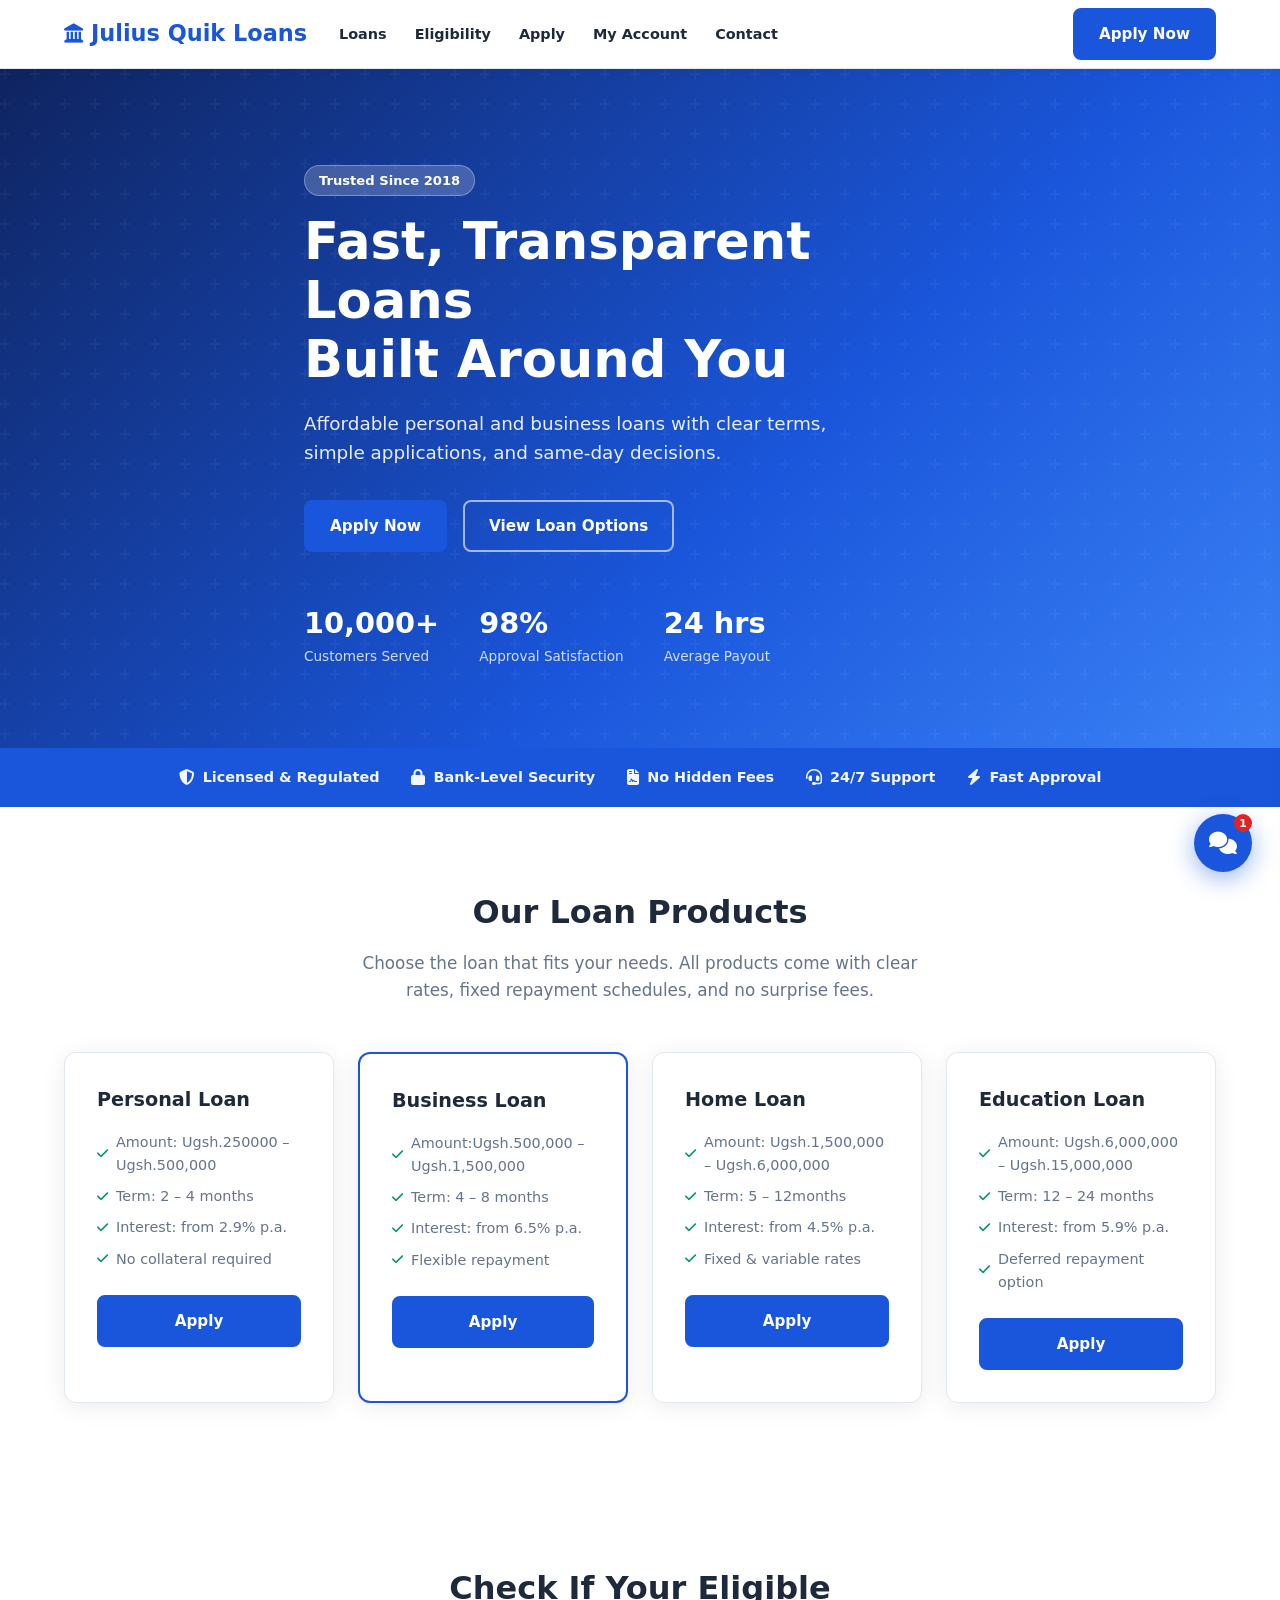
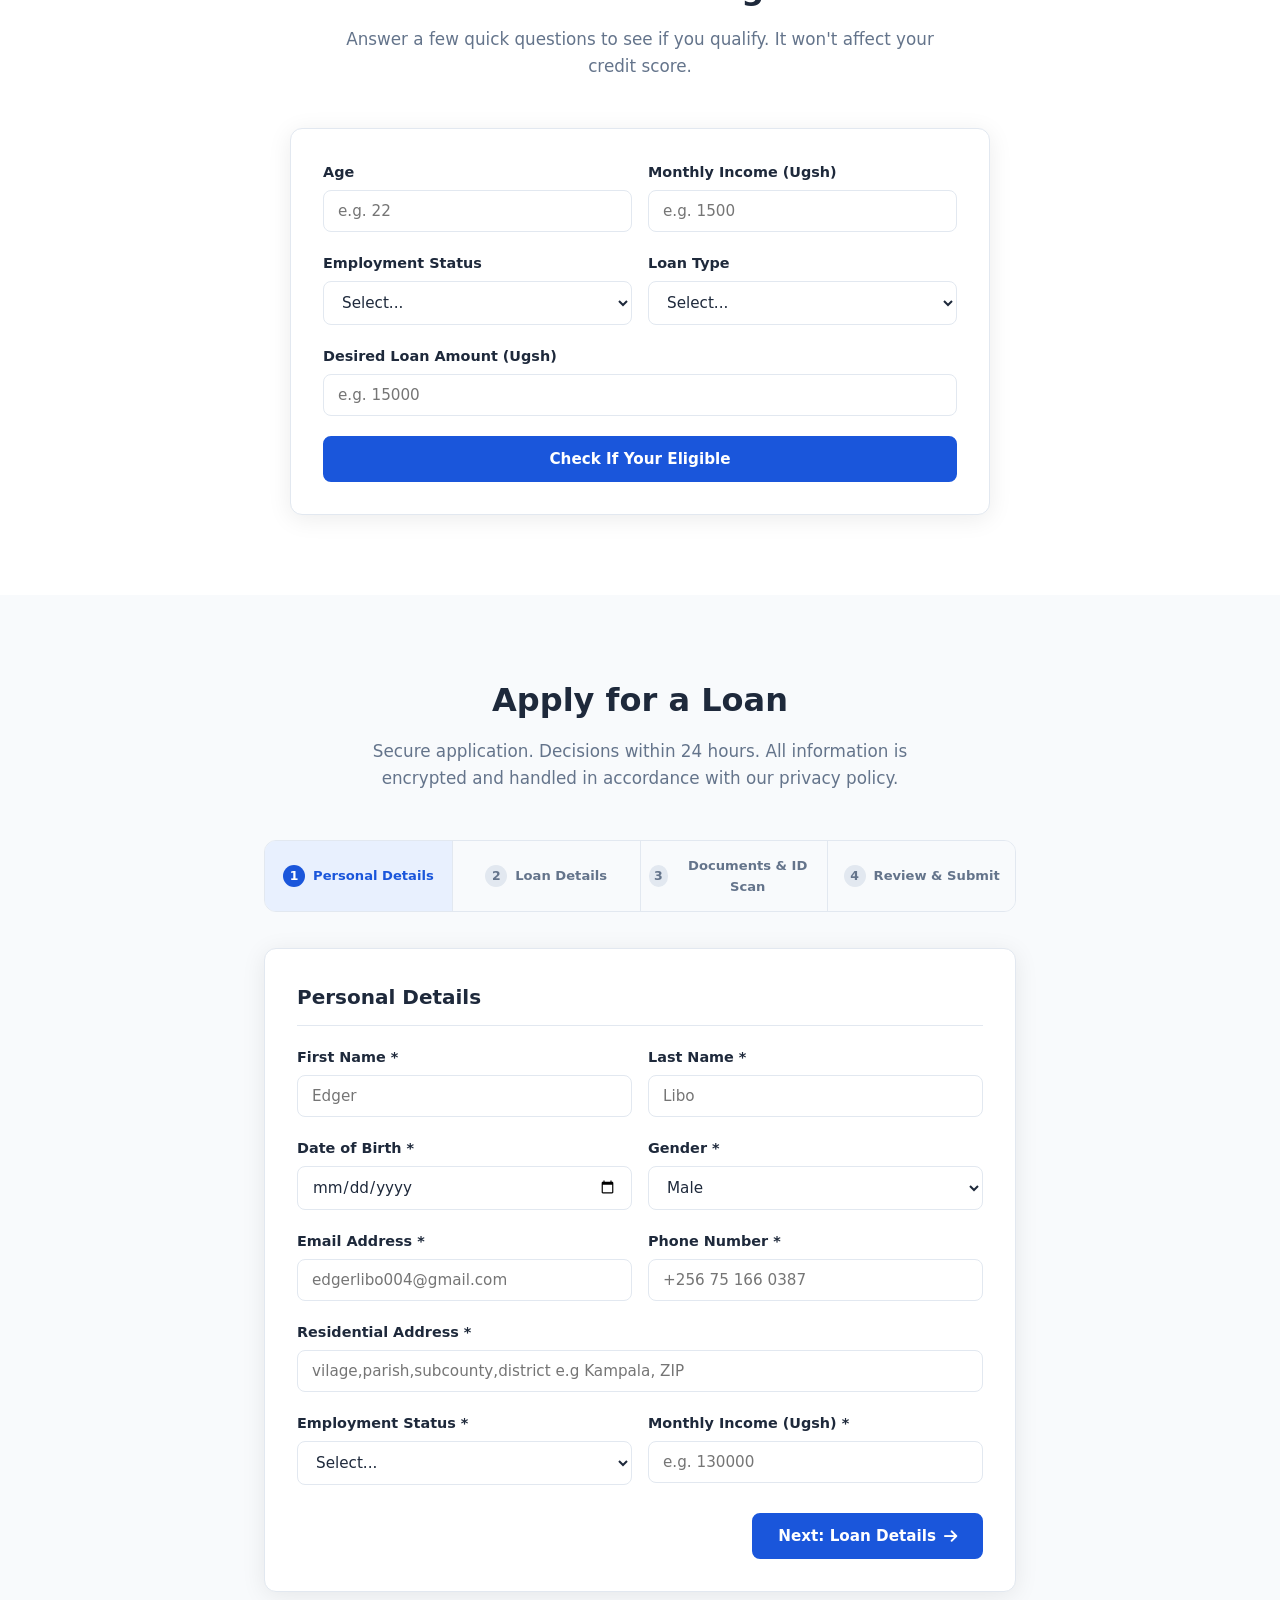
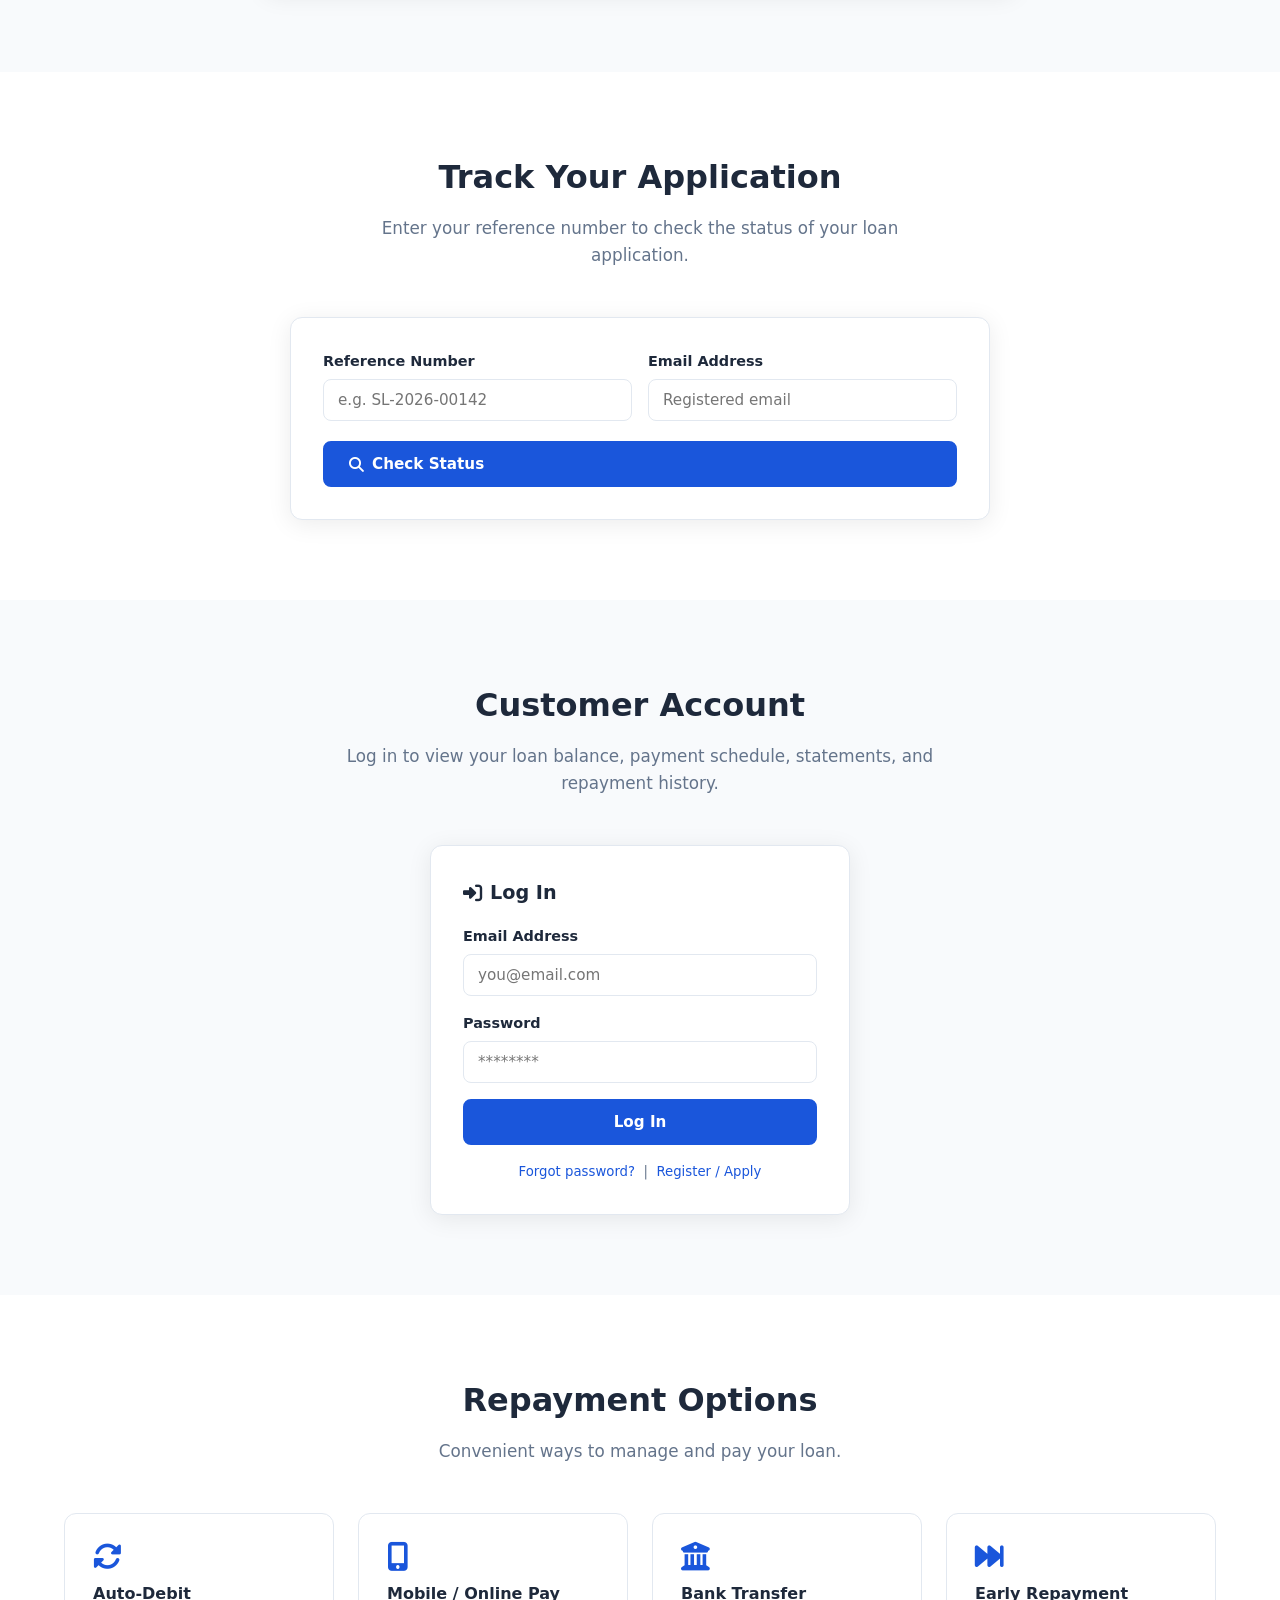
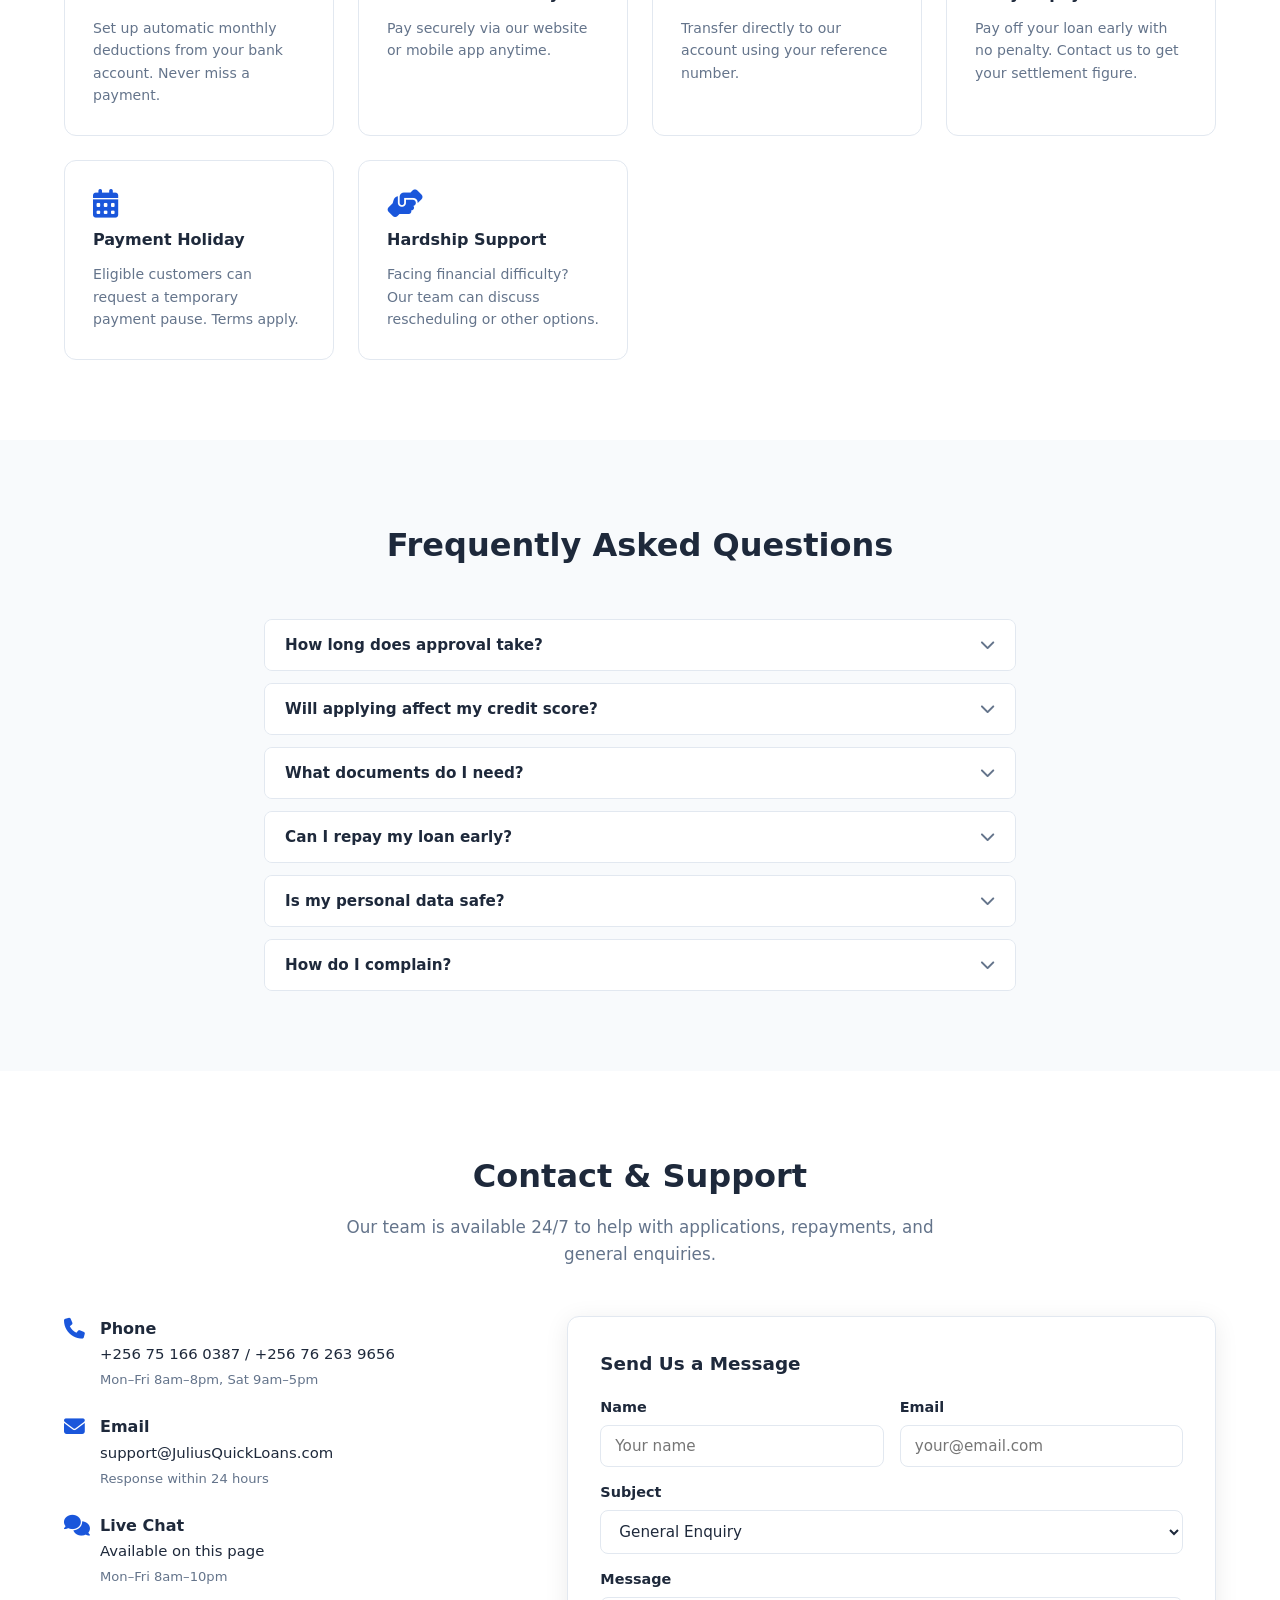
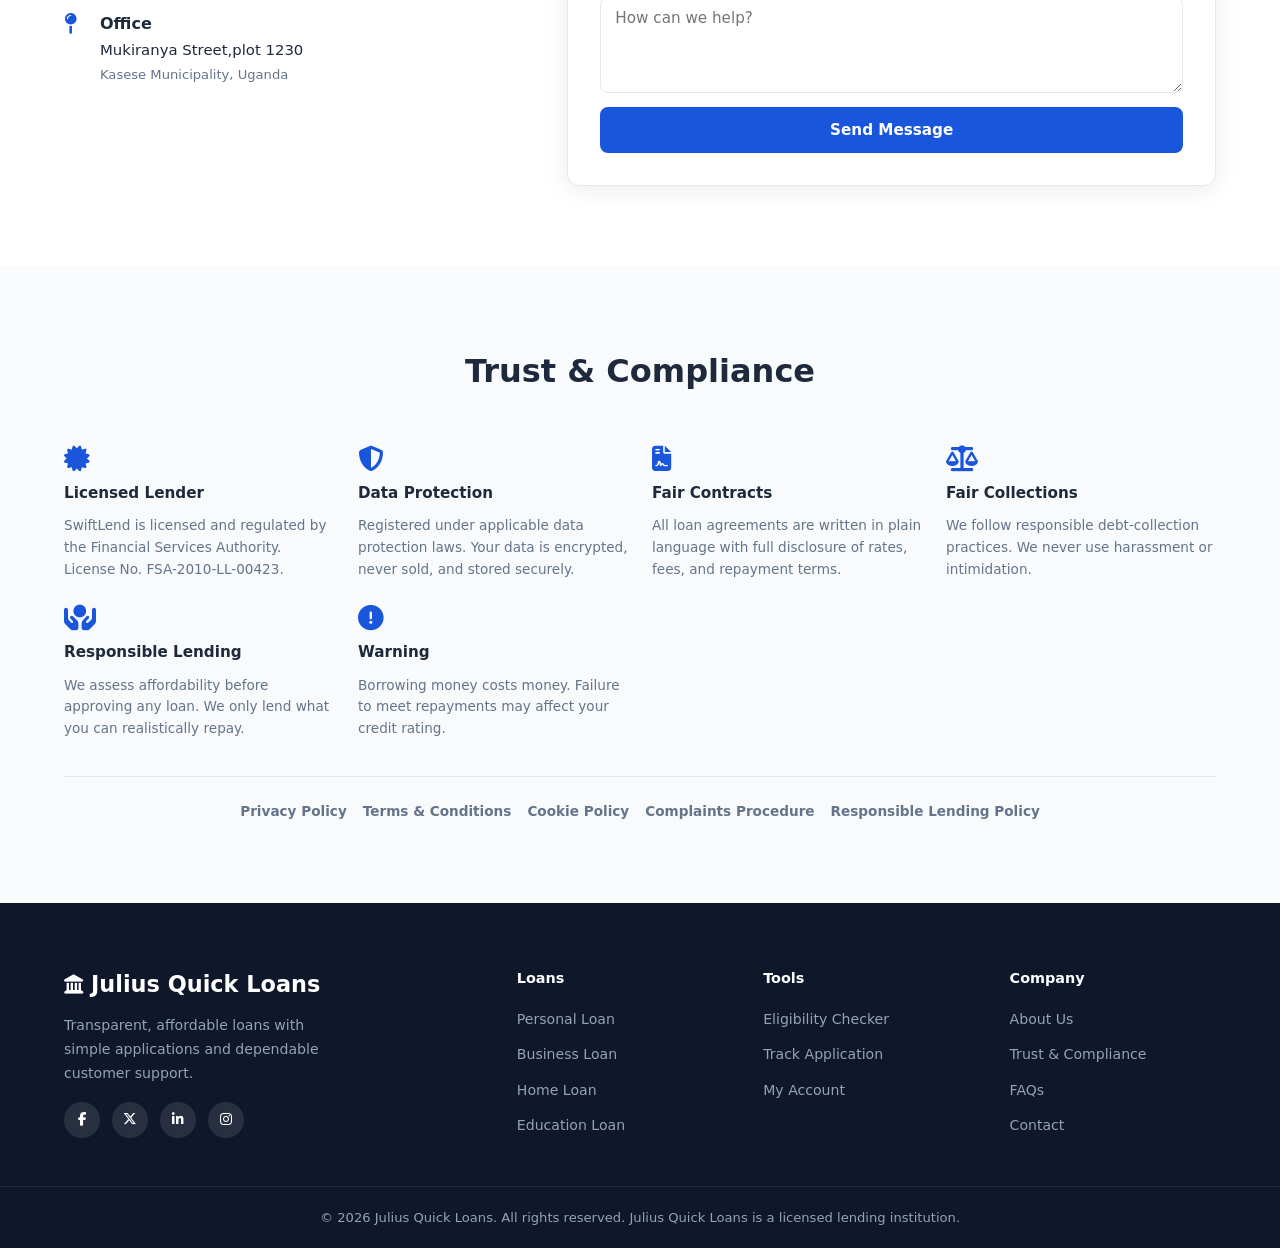
==== commit 0ceb469b: "edited edited" ====
--- a/index.html
+++ b/index.html
@@ -3,7 +3,7 @@
 <head>
   <meta charset="UTF-8" />
   <meta name="viewport" content="width=device-width, initial-scale=1.0" />
-  <title>SwiftLend – Loans You Can Trust</title>
+  <title>Julius Quik Loans – Loans You Can Trust</title>
   <link rel="stylesheet" href="style.css" />
   <!-- Font Awesome for icons -->
   <link rel="stylesheet" href="https://cdnjs.cloudflare.com/ajax/libs/font-awesome/6.5.0/css/all.min.css" />
@@ -14,12 +14,12 @@
   <header class="navbar" id="top">
     <div class="container nav-inner">
       <a href="#top" class="logo">
-        <i class="fa-solid fa-landmark"></i> SwiftLend
+        <i class="fa-solid fa-landmark"></i> Julius Quik Loans
       </a>
       <nav>
         <ul class="nav-links">
           <li><a href="#loans">Loans</a></li>
-          <li><a href="#calculator">Calculator</a></li>
+          <!--<li><a href="#calculator">Calculator</a></li>--->
           <li><a href="#eligibility">Eligibility</a></li>
           <li><a href="#apply">Apply</a></li>
           <li><a href="#account">My Account</a></li>
@@ -40,7 +40,7 @@
     </button>
     <ul>
       <li><a href="#loans" onclick="closeMobile()">Loans</a></li>
-      <li><a href="#calculator" onclick="closeMobile()">Calculator</a></li>
+      <!--<li><a href="#calculator" onclick="closeMobile()">Calculator</a></li>-->
       <li><a href="#eligibility" onclick="closeMobile()">Eligibility</a></li>
       <li><a href="#apply" onclick="closeMobile()">Apply</a></li>
       <li><a href="#account" onclick="closeMobile()">My Account</a></li>
@@ -51,7 +51,7 @@
   <!-- ===== HERO ===== -->
   <section class="hero">
     <div class="container hero-content">
-      <span class="badge">Trusted Since 2010</span>
+      <span class="badge">Trusted Since 2018</span>
       <h1>Fast, Transparent Loans<br />Built Around You</h1>
       <p>Affordable personal and business loans with clear terms, simple applications, and same-day decisions.</p>
       <div class="hero-btns">
@@ -59,7 +59,7 @@
         <a href="#loans" class="btn btn-outline">View Loan Options</a>
       </div>
       <div class="hero-stats">
-        <div class="stat"><strong>15,000+</strong><span>Customers Served</span></div>
+        <div class="stat"><strong>10,000+</strong><span>Customers Served</span></div>
         <div class="stat"><strong>98%</strong><span>Approval Satisfaction</span></div>
         <div class="stat"><strong>24 hrs</strong><span>Average Payout</span></div>
       </div>
@@ -87,24 +87,23 @@
       <div class="cards-grid">
 
         <div class="card loan-card">
-          <div class="card-icon blue"><i class="fa-solid fa-user"></i></div>
+         
           <h3>Personal Loan</h3>
           <ul class="loan-details">
-            <li><i class="fa-solid fa-check"></i> Amount: $500 – $50,000</li>
-            <li><i class="fa-solid fa-check"></i> Term: 6 – 60 months</li>
-            <li><i class="fa-solid fa-check"></i> Interest: from 8.9% p.a.</li>
+            <li><i class="fa-solid fa-check"></i> Amount: Ugsh.250000 – Ugsh.500,000</li>
+            <li><i class="fa-solid fa-check"></i> Term: 2 – 4 months</li>
+            <li><i class="fa-solid fa-check"></i> Interest: from 2.9% p.a.</li>
             <li><i class="fa-solid fa-check"></i> No collateral required</li>
           </ul>
           <a href="#apply" class="btn btn-primary full-width">Apply</a>
         </div>
 
         <div class="card loan-card featured">
-          <div class="featured-tag">Most Popular</div>
-          <div class="card-icon green"><i class="fa-solid fa-briefcase"></i></div>
+          
           <h3>Business Loan</h3>
           <ul class="loan-details">
-            <li><i class="fa-solid fa-check"></i> Amount: $5,000 – $500,000</li>
-            <li><i class="fa-solid fa-check"></i> Term: 12 – 84 months</li>
+            <li><i class="fa-solid fa-check"></i> Amount:Ugsh.500,000 – Ugsh.1,500,000</li>
+            <li><i class="fa-solid fa-check"></i> Term: 4 – 8 months</li>
             <li><i class="fa-solid fa-check"></i> Interest: from 6.5% p.a.</li>
             <li><i class="fa-solid fa-check"></i> Flexible repayment</li>
           </ul>
@@ -112,11 +111,11 @@
         </div>
 
         <div class="card loan-card">
-          <div class="card-icon orange"><i class="fa-solid fa-house"></i></div>
+
           <h3>Home Loan</h3>
           <ul class="loan-details">
-            <li><i class="fa-solid fa-check"></i> Amount: $20,000 – $2,000,000</li>
-            <li><i class="fa-solid fa-check"></i> Term: 5 – 30 years</li>
+            <li><i class="fa-solid fa-check"></i> Amount: Ugsh.1,500,000 – Ugsh.6,000,000</li>
+            <li><i class="fa-solid fa-check"></i> Term: 5 – 12months</li>
             <li><i class="fa-solid fa-check"></i> Interest: from 4.5% p.a.</li>
             <li><i class="fa-solid fa-check"></i> Fixed &amp; variable rates</li>
           </ul>
@@ -124,11 +123,11 @@
         </div>
 
         <div class="card loan-card">
-          <div class="card-icon purple"><i class="fa-solid fa-graduation-cap"></i></div>
+        
           <h3>Education Loan</h3>
           <ul class="loan-details">
-            <li><i class="fa-solid fa-check"></i> Amount: $1,000 – $80,000</li>
-            <li><i class="fa-solid fa-check"></i> Term: 12 – 120 months</li>
+            <li><i class="fa-solid fa-check"></i> Amount: Ugsh.6,000,000 – Ugsh.15,000,000</li>
+            <li><i class="fa-solid fa-check"></i> Term: 12 – 24 months</li>
             <li><i class="fa-solid fa-check"></i> Interest: from 5.9% p.a.</li>
             <li><i class="fa-solid fa-check"></i> Deferred repayment option</li>
           </ul>
@@ -140,7 +139,7 @@
   </section>
 
   <!-- ===== LOAN CALCULATOR ===== -->
-  <section class="section bg-light" id="calculator">
+  <!---<section class="section bg-light" id="calculator">
     <div class="container">
       <div class="section-head">
         <h2>Loan Calculator</h2>
@@ -150,7 +149,7 @@
         <div class="calc-form">
 
           <div class="form-group">
-            <label for="calcAmount">Loan Amount ($)</label>
+            <label for="calcAmount">Loan Amount (Ugsh)</label>
             <input type="range" id="calcAmount" min="500" max="500000" step="500" value="10000" oninput="calcUpdate()" />
             <div class="range-value">$<span id="amountDisplay">10,000</span></div>
           </div>
@@ -171,39 +170,39 @@
         <div class="calc-result">
           <div class="result-item highlight">
             <span>Monthly Repayment</span>
-            <strong id="monthlyResult">$456.85</strong>
+            <strong id="monthlyResult">Ugsh.456.85</strong>
           </div>
           <div class="result-item">
             <span>Total Repayment</span>
-            <strong id="totalResult">$10,964.40</strong>
+            <strong id="totalResult">Ugsh.10,964.40</strong>
           </div>
           <div class="result-item">
             <span>Total Interest</span>
-            <strong id="interestResult">$964.40</strong>
+            <strong id="interestResult">Ugsh.964.40</strong>
           </div>
           <p class="calc-disclaimer">This is an estimate only. Actual repayments may vary based on your credit profile.</p>
           <a href="#apply" class="btn btn-primary full-width">Apply for This Loan</a>
         </div>
       </div>
     </div>
-  </section>
+  </section>--->
 
   <!-- ===== ELIGIBILITY CHECKER ===== -->
   <section class="section" id="eligibility">
     <div class="container narrow">
       <div class="section-head">
-        <h2>Check Your Eligibility</h2>
+        <h2>Check If Your Eligible</h2>
         <p>Answer a few quick questions to see if you qualify. It won't affect your credit score.</p>
       </div>
       <form class="eligibility-form card" id="eligibilityForm" onsubmit="checkEligibility(event)">
         <div class="form-row">
           <div class="form-group">
             <label for="eAge">Age</label>
-            <input type="number" id="eAge" placeholder="e.g. 28" min="18" max="70" required />
-          </div>
-          <div class="form-group">
-            <label for="eIncome">Monthly Income ($)</label>
-            <input type="number" id="eIncome" placeholder="e.g. 3000" min="0" required />
+            <input type="number" id="eAge" placeholder="e.g. 22" min="20" max="70" required />
+          </div>
+          <div class="form-group">
+            <label for="eIncome">Monthly Income (Ugsh)</label>
+            <input type="number" id="eIncome" placeholder="e.g. 1500" min="0" required />
           </div>
         </div>
         <div class="form-row">
@@ -231,10 +230,10 @@
           </div>
         </div>
         <div class="form-group">
-          <label for="eLoanAmount">Desired Loan Amount ($)</label>
-          <input type="number" id="eLoanAmount" placeholder="e.g. 15000" min="500" required />
-        </div>
-        <button type="submit" class="btn btn-primary full-width">Check Eligibility</button>
+          <label for="eLoanAmount">Desired Loan Amount (Ugsh)</label>
+          <input type="number" id="eLoanAmount" placeholder="e.g. 15000" min="2500" required />
+        </div>
+        <button type="submit" class="btn btn-primary full-width">Check If Your Eligible</button>
       </form>
       <div class="eligibility-result" id="eligibilityResult" style="display:none;"></div>
     </div>
@@ -264,11 +263,11 @@
           <div class="form-row">
             <div class="form-group">
               <label for="firstName">First Name *</label>
-              <input type="text" id="firstName" placeholder="John" required />
+              <input type="text" id="firstName" placeholder="Edger" required />
             </div>
             <div class="form-group">
               <label for="lastName">Last Name *</label>
-              <input type="text" id="lastName" placeholder="Smith" required />
+              <input type="text" id="lastName" placeholder="Libo" required />
             </div>
           </div>
           <div class="form-row">
@@ -277,9 +276,10 @@
               <input type="date" id="dob" required />
             </div>
             <div class="form-group">
-              <label for="gender">Gender</label>
-              <select id="gender">
-                <option value="">Prefer not to say</option>
+              <label for="gender">Gender *</label>
+             
+              <select  type="gender" id="gender" required>
+               <!---- <option value="">Prefer not to say</option>-->
                 <option>Male</option>
                 <option>Female</option>
                 <option>Other</option>
@@ -289,16 +289,16 @@
           <div class="form-row">
             <div class="form-group">
               <label for="email">Email Address *</label>
-              <input type="email" id="email" placeholder="john@email.com" required />
+              <input type="email" id="email" placeholder="edgerlibo004@gmail.com" required />
             </div>
             <div class="form-group">
               <label for="phone">Phone Number *</label>
-              <input type="tel" id="phone" placeholder="+1 555 000 0000" required />
+              <input type="tel" id="phone" placeholder="+256 75 166 0387" required />
             </div>
           </div>
           <div class="form-group">
             <label for="address">Residential Address *</label>
-            <input type="text" id="address" placeholder="123 Main Street, City, State, ZIP" required />
+            <input type="text" id="address" placeholder="vilage,parish,subcounty,district e.g Kampala, ZIP" required />
           </div>
           <div class="form-row">
             <div class="form-group">
@@ -313,8 +313,8 @@
               </select>
             </div>
             <div class="form-group">
-              <label for="income">Monthly Income ($) *</label>
-              <input type="number" id="income" placeholder="e.g. 4000" required />
+              <label for="income">Monthly Income (Ugsh) *</label>
+              <input type="number" id="income" placeholder="e.g. 130000" required />
             </div>
           </div>
           <div class="step-btns">
@@ -337,8 +337,8 @@
               </select>
             </div>
             <div class="form-group">
-              <label for="loanAmount">Loan Amount ($) *</label>
-              <input type="number" id="loanAmount" placeholder="e.g. 15000" required />
+              <label for="loanAmount">Loan Amount (Ugsh) *</label>
+              <input type="number" id="loanAmount" placeholder="e.g. 250000" required />
             </div>
           </div>
           <div class="form-row">
@@ -346,14 +346,14 @@
               <label for="loanTerm">Repayment Period *</label>
               <select id="loanTerm" required>
                 <option value="">Select...</option>
-                <option>6 months</option>
+                <option>2 months</option>
+                <option>4 months</option>
+                <option>5 months</option>
+                <option>8 months</option>
                 <option>12 months</option>
                 <option>24 months</option>
-                <option>36 months</option>
-                <option>48 months</option>
-                <option>60 months</option>
-                <option>84 months</option>
-                <option>120 months</option>
+                <!--<option>84 months</option>
+                <option>120 months</option>-->
               </select>
             </div>
             <div class="form-group">
@@ -462,7 +462,7 @@
                 <label for="proofIncome">
                   <i class="fa-solid fa-money-bill-wave"></i>
                   <span>Proof of Income</span>
-                  <small>Pay slip, bank statement (last 3 months)</small>
+                  <small>Pay slip, bank statement (last 2 months)</small>
                 </label>
                 <input type="file" id="proofIncome" accept="image/*,.pdf" onchange="showFileName(this,'incomeFileName')" />
                 <p class="file-name" id="incomeFileName">No file chosen</p>
@@ -480,7 +480,7 @@
                 <label for="bankStatement">
                   <i class="fa-solid fa-building-columns"></i>
                   <span>Bank Statements</span>
-                  <small>Last 3–6 months of statements</small>
+                  <small>Last 2–6 months of statements</small>
                 </label>
                 <input type="file" id="bankStatement" accept="image/*,.pdf" multiple onchange="showFileName(this,'bankFileName')" />
                 <p class="file-name" id="bankFileName">No file chosen</p>
@@ -510,7 +510,7 @@
             </label>
             <label class="checkbox-label">
               <input type="checkbox" id="consentAccurate" required />
-              I confirm that all information provided is accurate and complete.
+              I confirm that all information provided is accurate,complete and is mine.
             </label>
           </div>
 
@@ -585,7 +585,7 @@
           </div>
           <div class="form-group">
             <label for="loginPass">Password</label>
-            <input type="password" id="loginPass" placeholder="••••••••" />
+            <input type="password" id="loginPass" placeholder="********" />
           </div>
           <button class="btn btn-primary full-width" onclick="simulateLogin()">Log In</button>
           <p class="small-link"><a href="#">Forgot password?</a> &nbsp;|&nbsp; <a href="#apply">Register / Apply</a></p>
@@ -594,13 +594,13 @@
         <!-- Dashboard (shown after login simulation) -->
         <div class="account-dashboard hidden" id="accountDashboard">
           <div class="dash-welcome">
-            <h3>Welcome back, <span id="dashName">John Smith</span></h3>
+            <h3>Welcome back, <span id="dashName">Edger Libo</span></h3>
             <button class="btn btn-outline small" onclick="logout()">Log Out</button>
           </div>
           <div class="dash-cards">
             <div class="dash-card blue">
               <i class="fa-solid fa-sack-dollar"></i>
-              <div><span>Outstanding Balance</span><strong>$8,450.00</strong></div>
+              <div><span>Outstanding Balance</span><strong>Ugsh.8,45000</strong></div>
             </div>
             <div class="dash-card green">
               <i class="fa-solid fa-calendar-check"></i>
@@ -622,10 +622,10 @@
                 <tr><th>#</th><th>Due Date</th><th>Amount</th><th>Status</th></tr>
               </thead>
               <tbody>
-                <tr><td>14</td><td>Sep 1, 2026</td><td>$385.00</td><td><span class="badge-status paid">Paid</span></td></tr>
-                <tr><td>15</td><td>Oct 1, 2026</td><td>$385.00</td><td><span class="badge-status due">Due</span></td></tr>
-                <tr><td>16</td><td>Nov 1, 2026</td><td>$385.00</td><td><span class="badge-status upcoming">Upcoming</span></td></tr>
-                <tr><td>17</td><td>Dec 1, 2026</td><td>$385.00</td><td><span class="badge-status upcoming">Upcoming</span></td></tr>
+                <tr><td>14</td><td>Sep 1, 2026</td><td>Ugsh.38500</td><td><span class="badge-status paid">Paid</span></td></tr>
+                <tr><td>15</td><td>Oct 1, 2026</td><td>Ugsh.384000</td><td><span class="badge-status due">Due</span></td></tr>
+                <tr><td>16</td><td>Nov 1, 2026</td><td>Ugsh.85000</td><td><span class="badge-status upcoming">Upcoming</span></td></tr>
+                <tr><td>17</td><td>Dec 1, 2026</td><td>Ugsh.385000</td><td><span class="badge-status upcoming">Upcoming</span></td></tr>
               </tbody>
             </table>
           </div>
@@ -701,10 +701,10 @@
       </div>
       <div class="contact-layout">
         <div class="contact-info">
-          <div class="contact-item"><i class="fa-solid fa-phone"></i><div><strong>Phone</strong><span>+1 (800) 795-4363</span><small>Mon–Fri 8am–8pm, Sat 9am–5pm</small></div></div>
-          <div class="contact-item"><i class="fa-solid fa-envelope"></i><div><strong>Email</strong><span>support@swiftlend.com</span><small>Response within 24 hours</small></div></div>
+          <div class="contact-item"><i class="fa-solid fa-phone"></i><div><strong>Phone</strong><span>+256 75 166 0387 / +256 76 263 9656</span><small>Mon–Fri 8am–8pm, Sat 9am–5pm</small></div></div>
+          <div class="contact-item"><i class="fa-solid fa-envelope"></i><div><strong>Email</strong><span>support@JuliusQuickLoans.com</span><small>Response within 24 hours</small></div></div>
           <div class="contact-item"><i class="fa-solid fa-comments"></i><div><strong>Live Chat</strong><span>Available on this page</span><small>Mon–Fri 8am–10pm</small></div></div>
-          <div class="contact-item"><i class="fa-solid fa-map-pin"></i><div><strong>Office</strong><span>100 Finance Way, Suite 400</span><small>New York, NY 10001</small></div></div>
+          <div class="contact-item"><i class="fa-solid fa-map-pin"></i><div><strong>Office</strong><span>Mukiranya Street,plot 1230</span><small>Kasese Municipality, Uganda</small></div></div>
         </div>
         <div class="card contact-form-card">
           <h3>Send Us a Message</h3>
@@ -772,7 +772,7 @@
   <footer class="footer">
     <div class="container footer-inner">
       <div class="footer-brand">
-        <div class="logo"><i class="fa-solid fa-landmark"></i> SwiftLend</div>
+        <div class="logo"><i class="fa-solid fa-landmark"></i> Julius Quick Loans</div>
         <p>Transparent, affordable loans with simple applications and dependable customer support.</p>
         <div class="social-links">
           <a href="#" aria-label="Facebook"><i class="fa-brands fa-facebook-f"></i></a>
@@ -793,7 +793,7 @@
       <div class="footer-col">
         <h5>Tools</h5>
         <ul>
-          <li><a href="#calculator">Loan Calculator</a></li>
+          <!--<li><a href="#calculator">Loan Calculator</a></li>-->
           <li><a href="#eligibility">Eligibility Checker</a></li>
           <li><a href="#track">Track Application</a></li>
           <li><a href="#account">My Account</a></li>
@@ -810,7 +810,7 @@
       </div>
     </div>
     <div class="footer-bottom">
-      <p>&copy; 2026 SwiftLend Financial Services. All rights reserved. SwiftLend is a licensed lending institution.</p>
+      <p>&copy; 2026 Julius Quick Loans. All rights reserved. Julius Quick Loans is a licensed lending institution.</p>
     </div>
   </footer>
 
@@ -825,7 +825,7 @@
       <button onclick="toggleChat()" aria-label="Close chat"><i class="fa-solid fa-xmark"></i></button>
     </div>
     <div class="chat-body">
-      <div class="chat-msg agent">Hi! I'm Alex from SwiftLend. How can I help you today?</div>
+      <div class="chat-msg agent">Hi! I'm Dan from Julius Quick Loans. How can I help you today?</div>
     </div>
     <div class="chat-input-row">
       <input type="text" id="chatInput" placeholder="Type a message..." onkeydown="if(event.key==='Enter')sendChat()" />
--- a/style.css
+++ b/style.css
@@ -1,5 +1,5 @@
 /* ===================================================
-   SwiftLend – Main Stylesheet
+   Julius Quick Loans – Main Stylesheet
    =================================================== */
 
 /* ---------- CSS Variables ---------- */
@@ -173,7 +173,7 @@
 
 /* ===================================================
    LOAN CALCULATOR
-   =================================================== */
+   =================================================== 
 .calc-wrapper { display: grid; grid-template-columns: 1fr 1fr; gap: 32px; align-items: start; }
 .calc-form { display: flex; flex-direction: column; gap: 28px; }
 .calc-form .form-group label { display: flex; justify-content: space-between; }
@@ -196,6 +196,7 @@
 .result-item span { font-size: .9rem; color: var(--text-muted); }
 .result-item strong { font-weight: 700; font-size: 1.1rem; }
 .calc-disclaimer { font-size: .8rem; color: var(--text-muted); }
+ =================================================== */
 
 /* ===================================================
    ELIGIBILITY
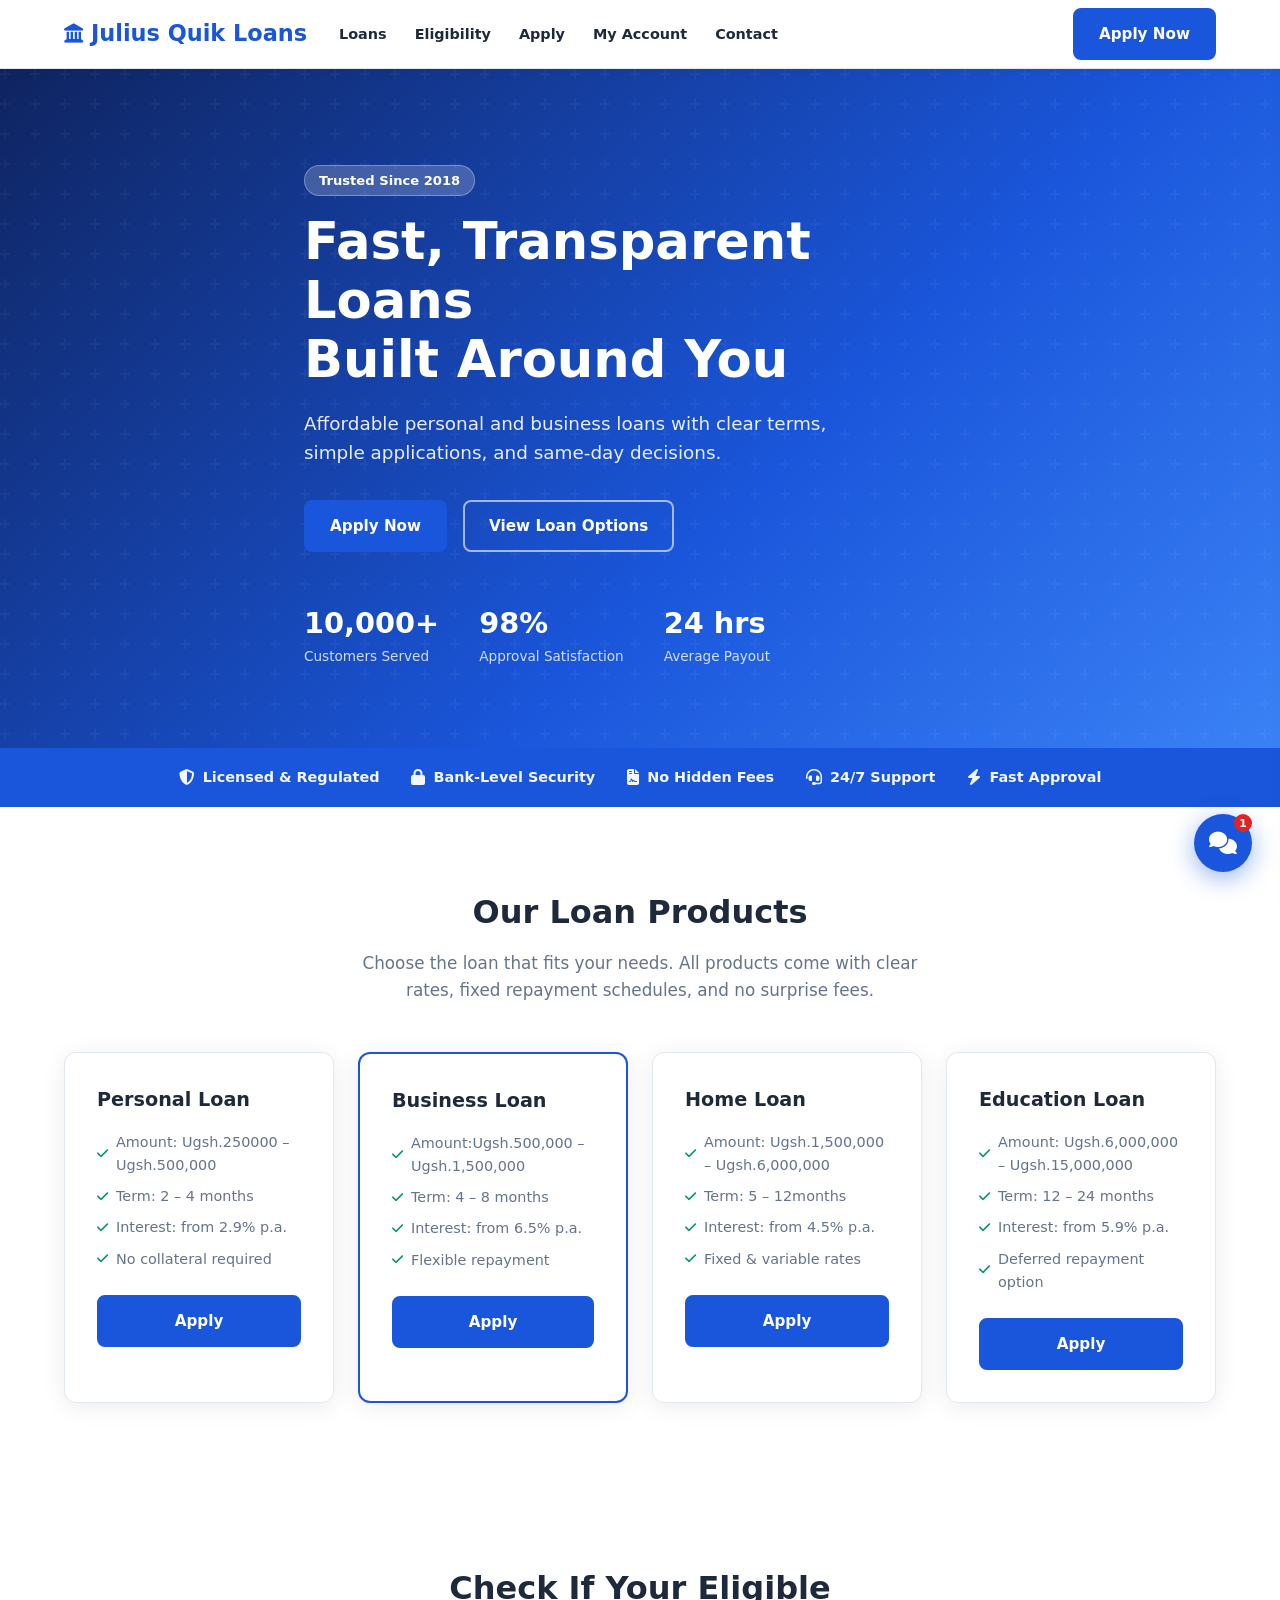
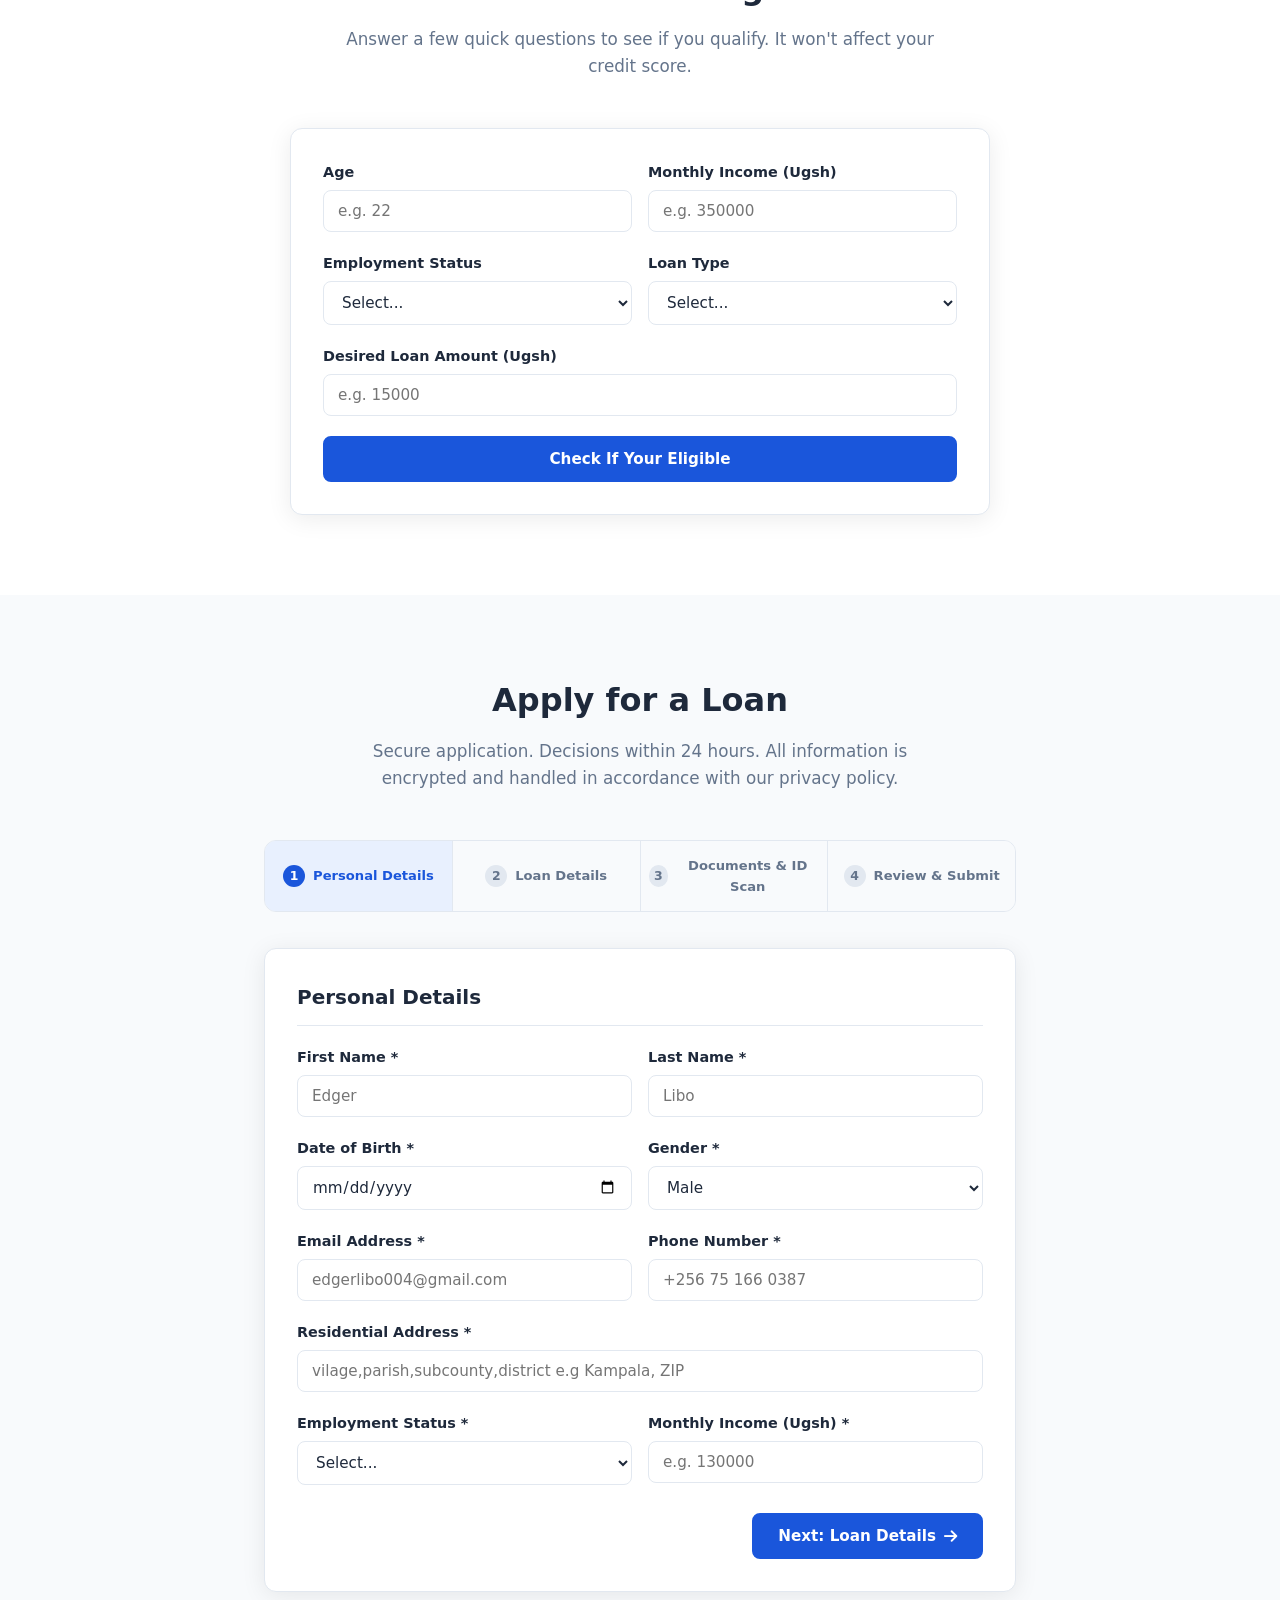
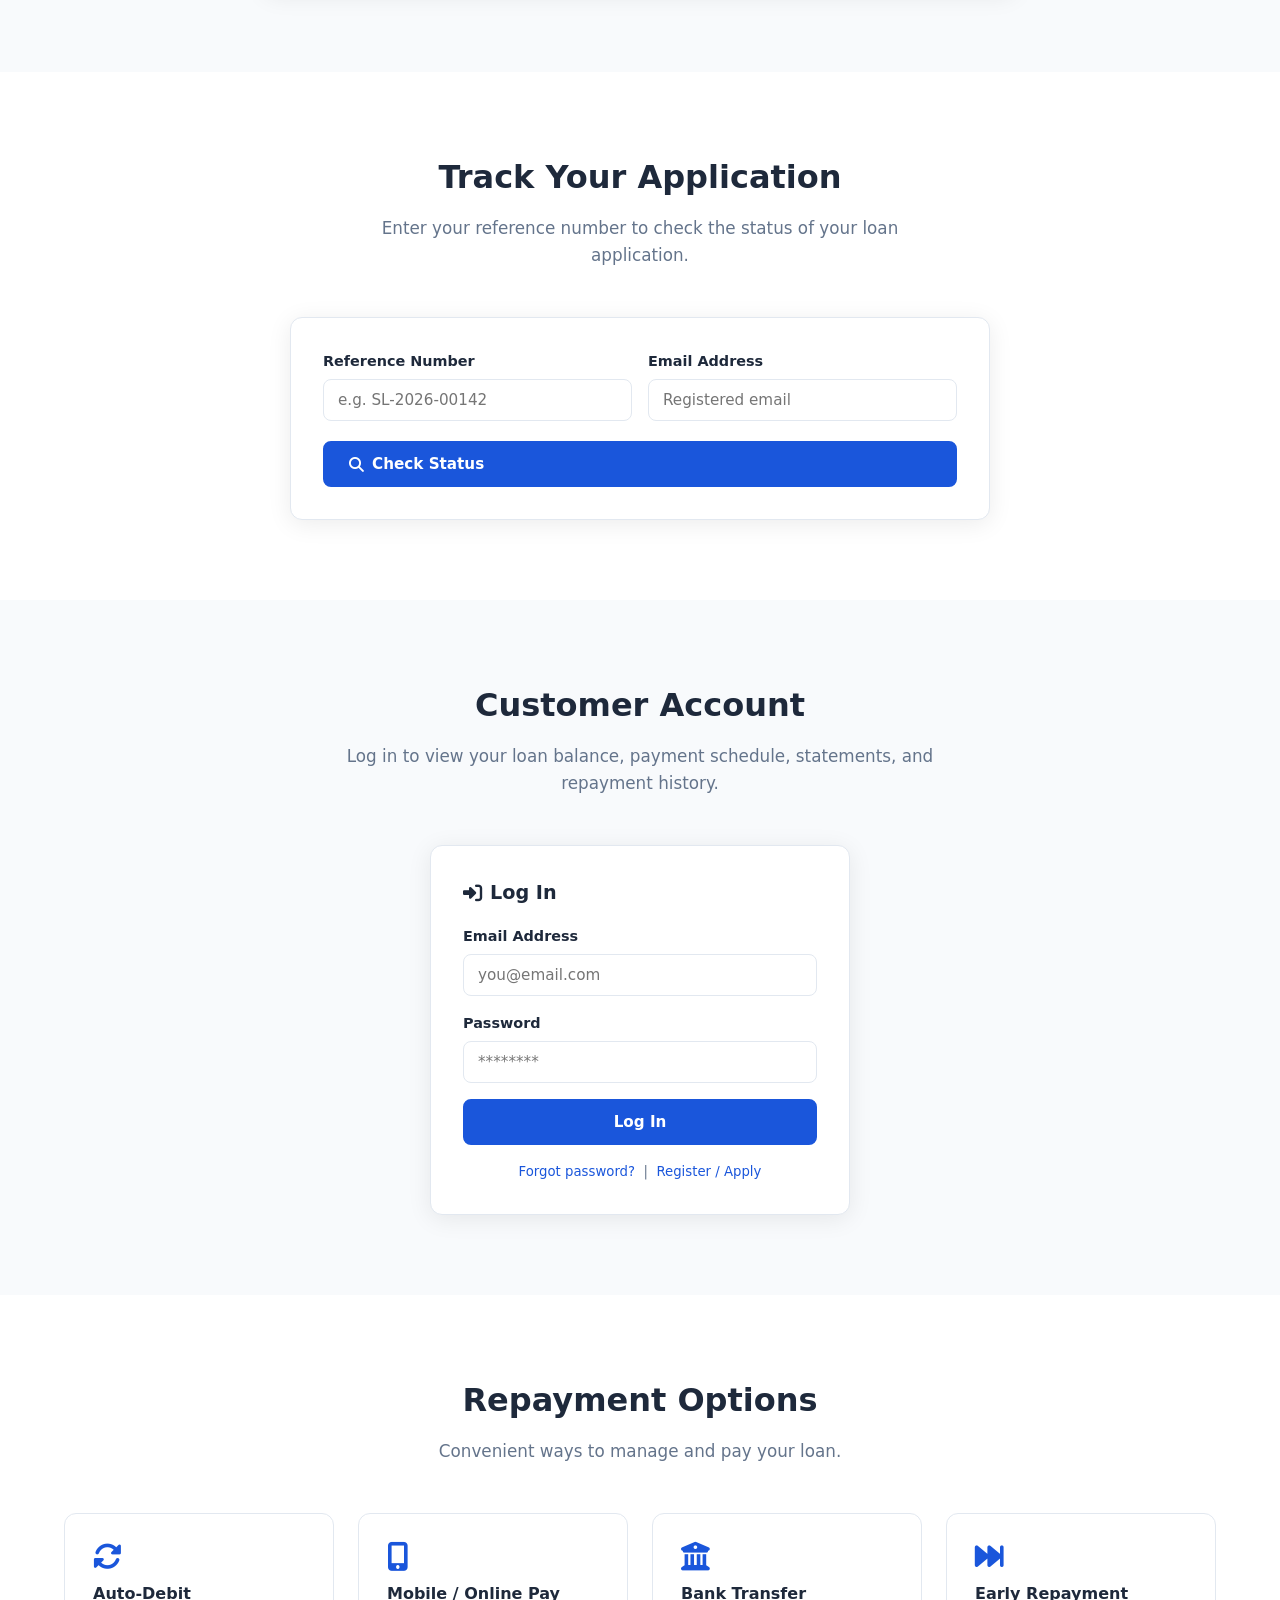
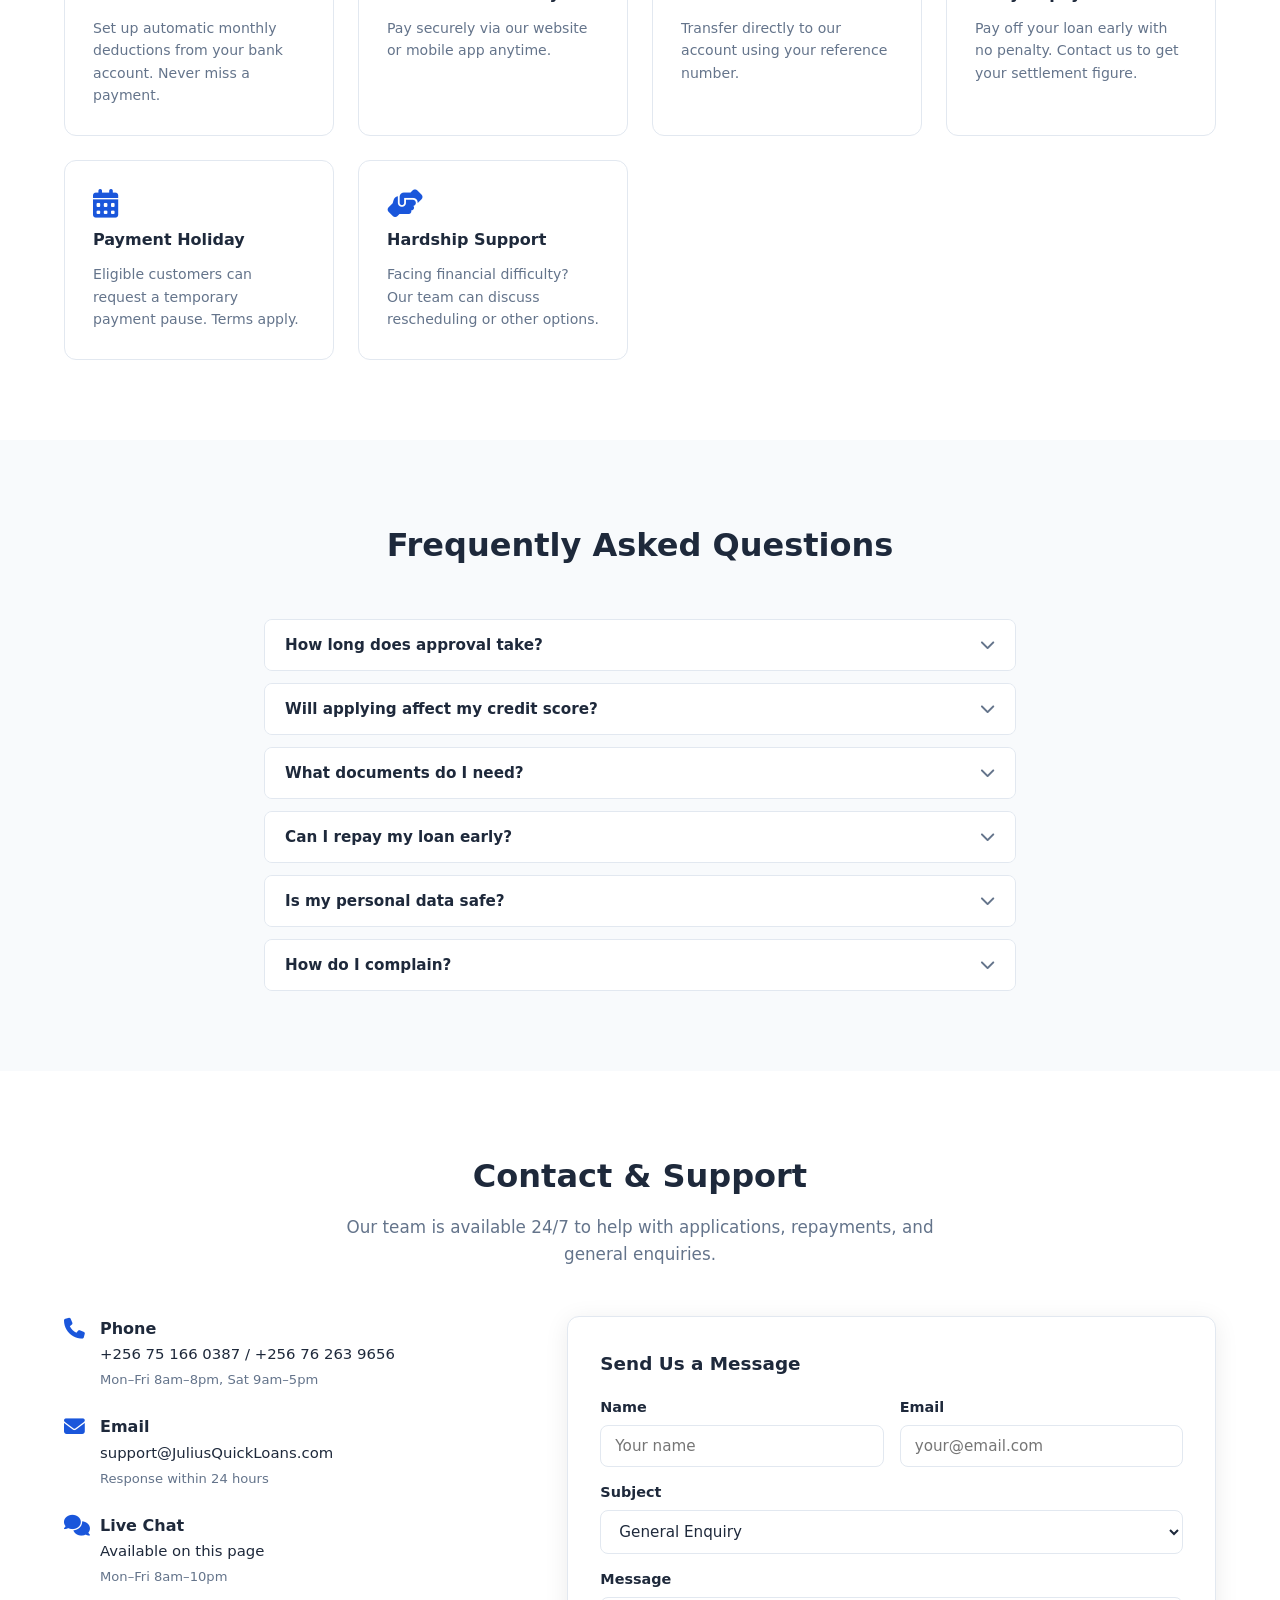
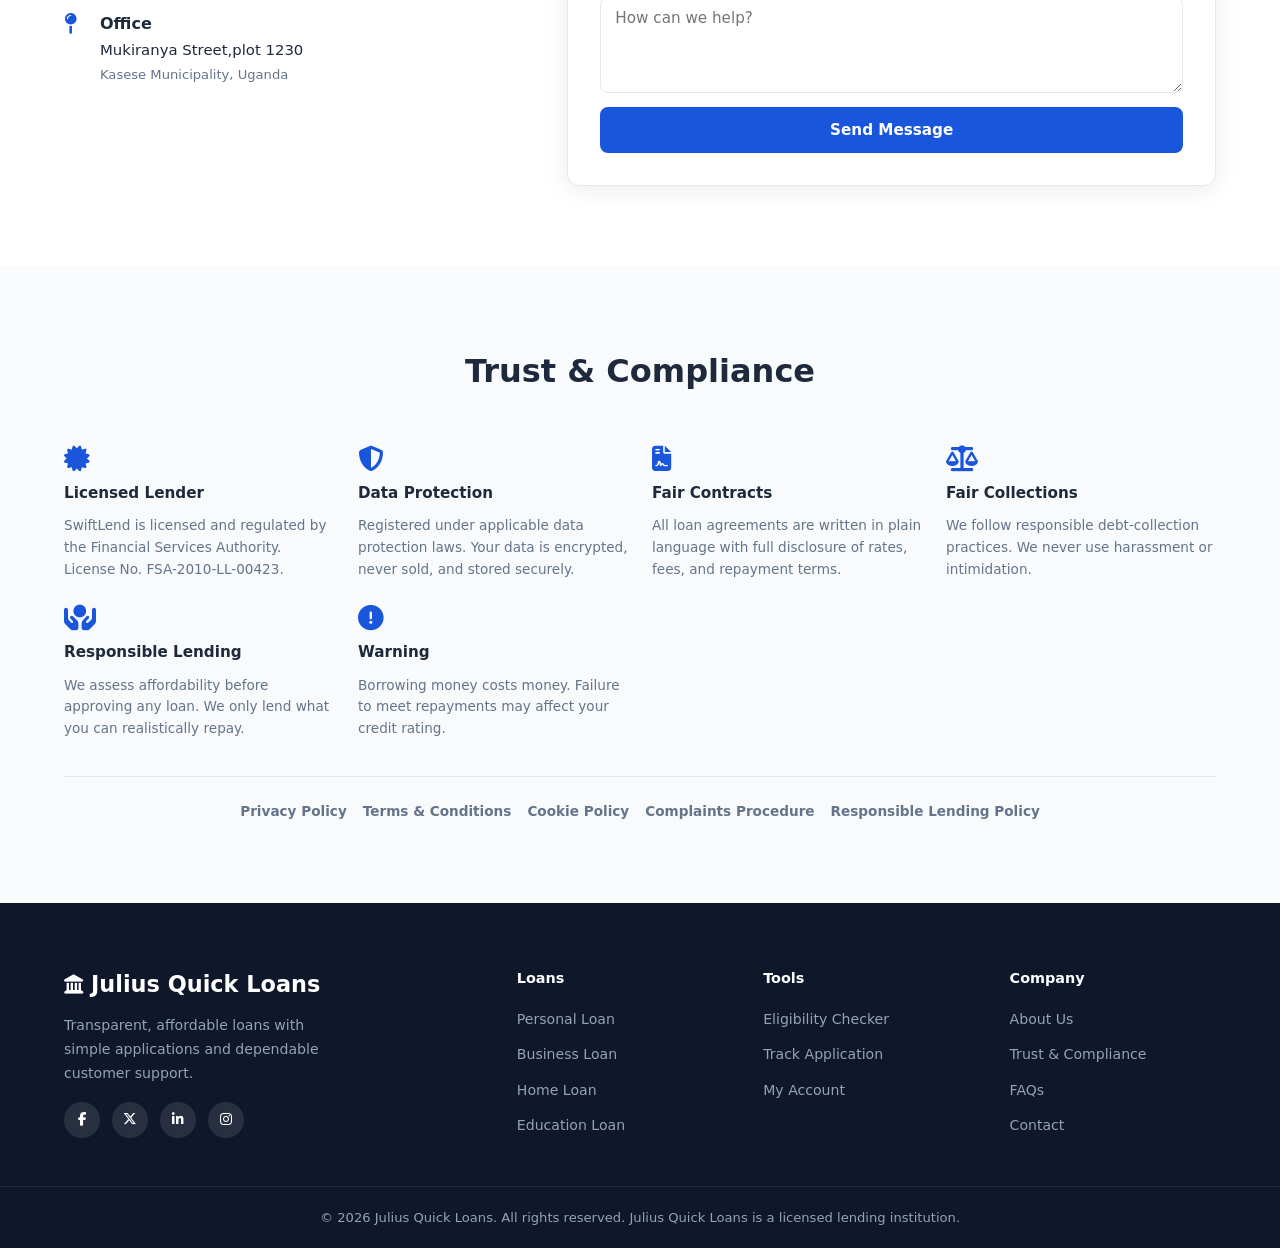
==== commit c8b7a6b3: "edited edited" ====
--- a/index.html
+++ b/index.html
@@ -202,7 +202,7 @@
           </div>
           <div class="form-group">
             <label for="eIncome">Monthly Income (Ugsh)</label>
-            <input type="number" id="eIncome" placeholder="e.g. 1500" min="0" required />
+            <input type="number" id="eIncome" placeholder="e.g. 350000" min="0" required />
           </div>
         </div>
         <div class="form-row">
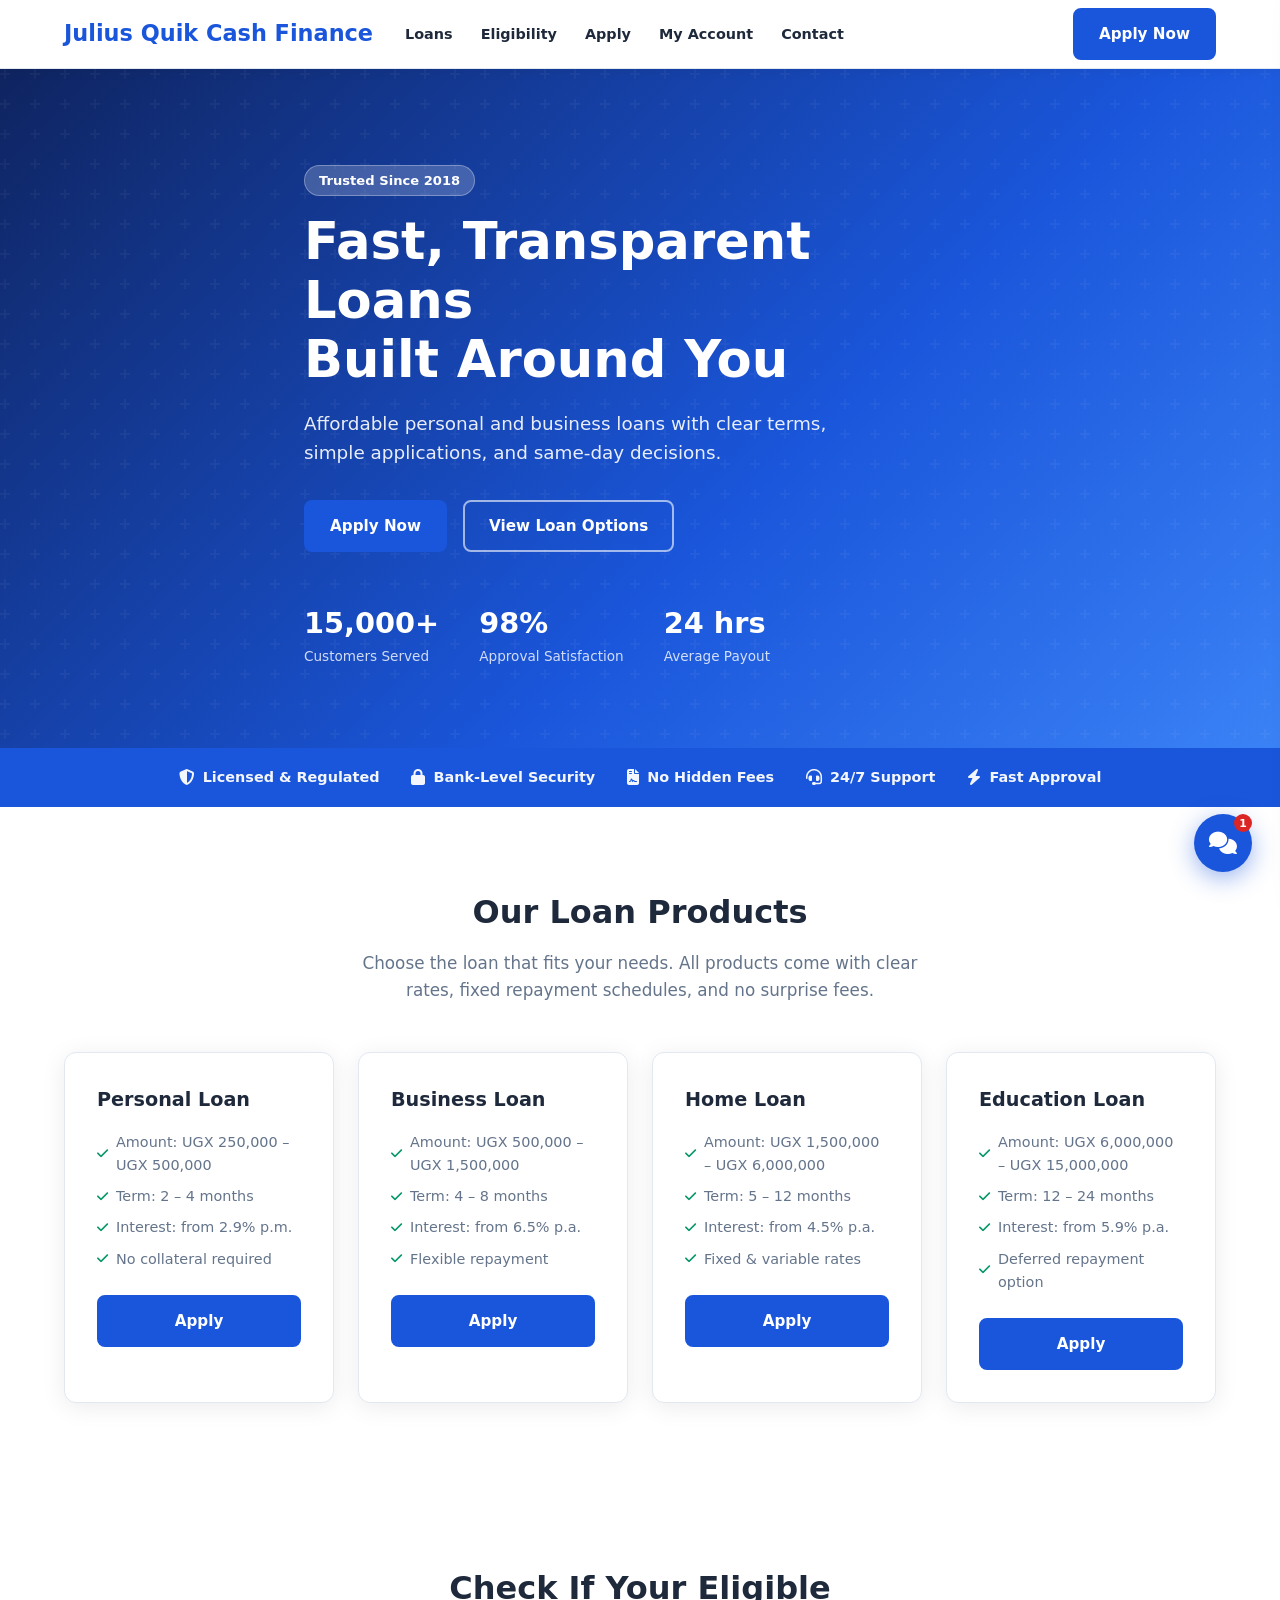
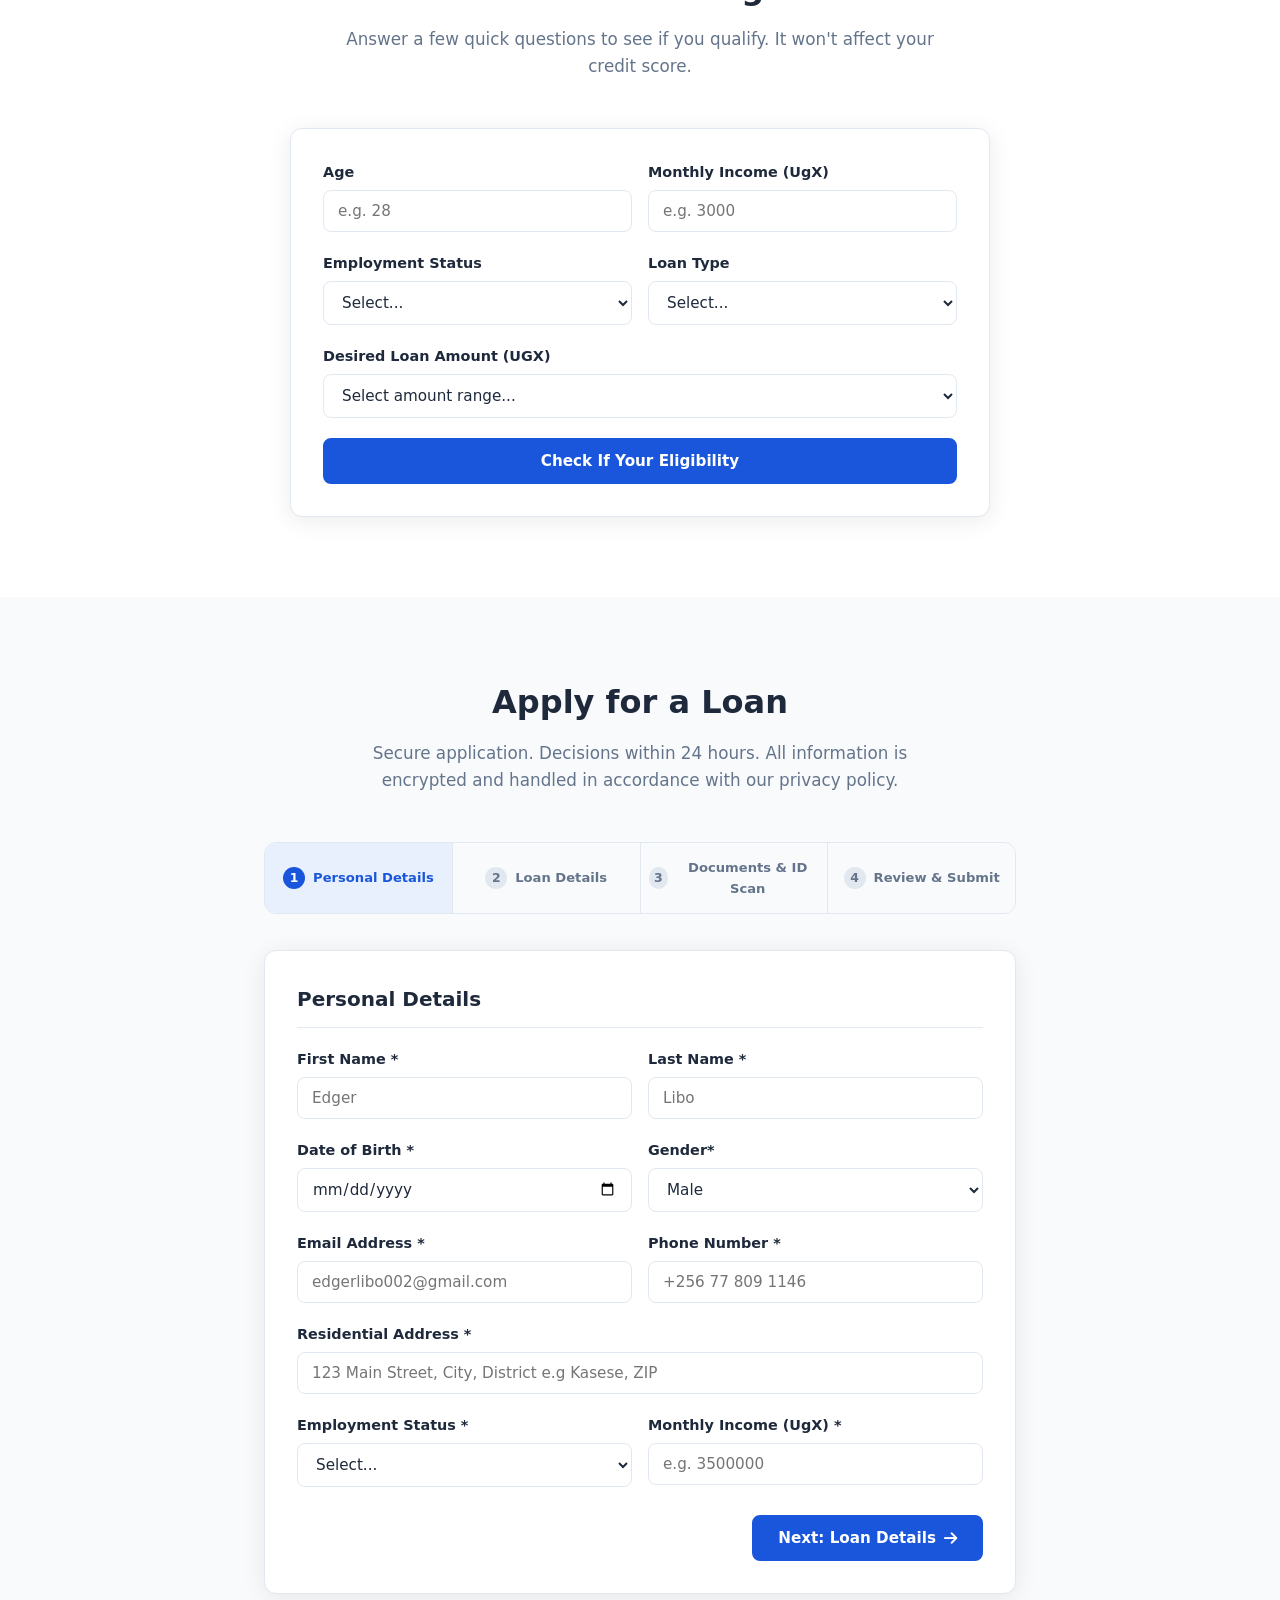
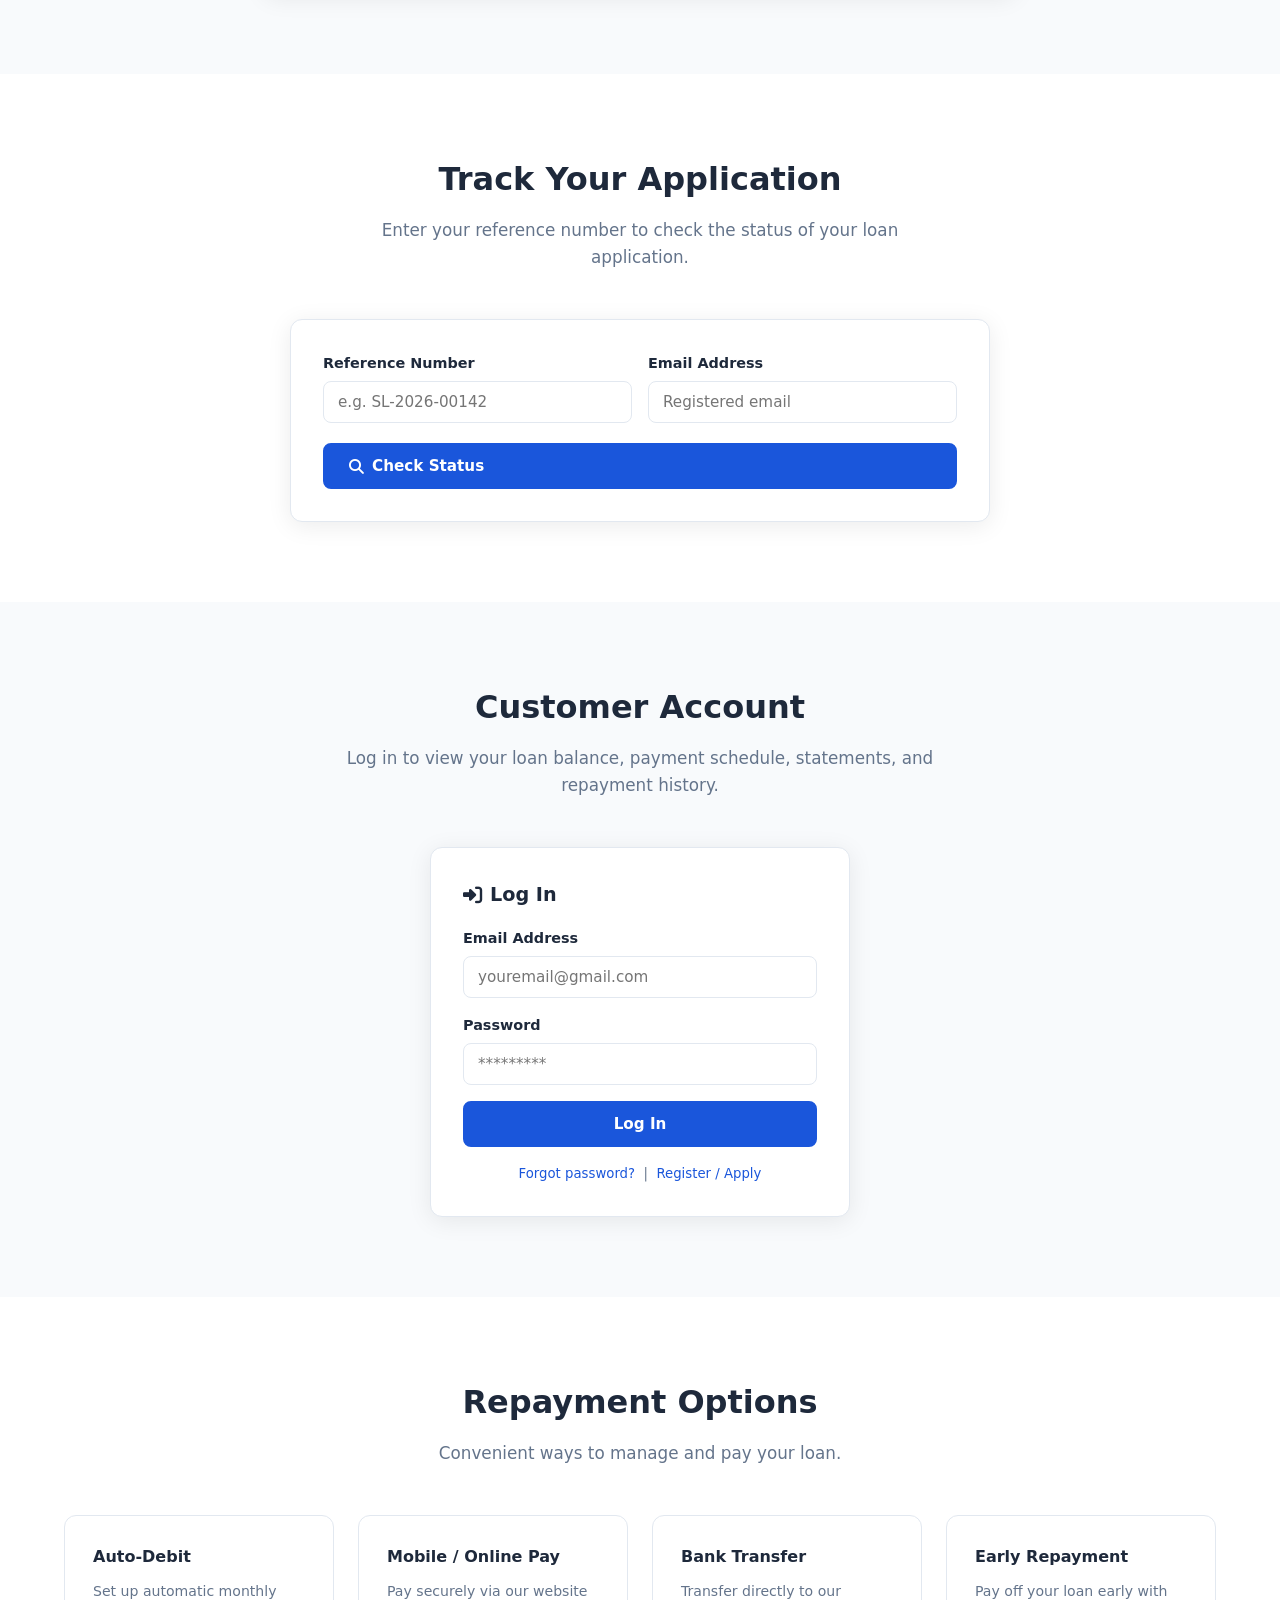
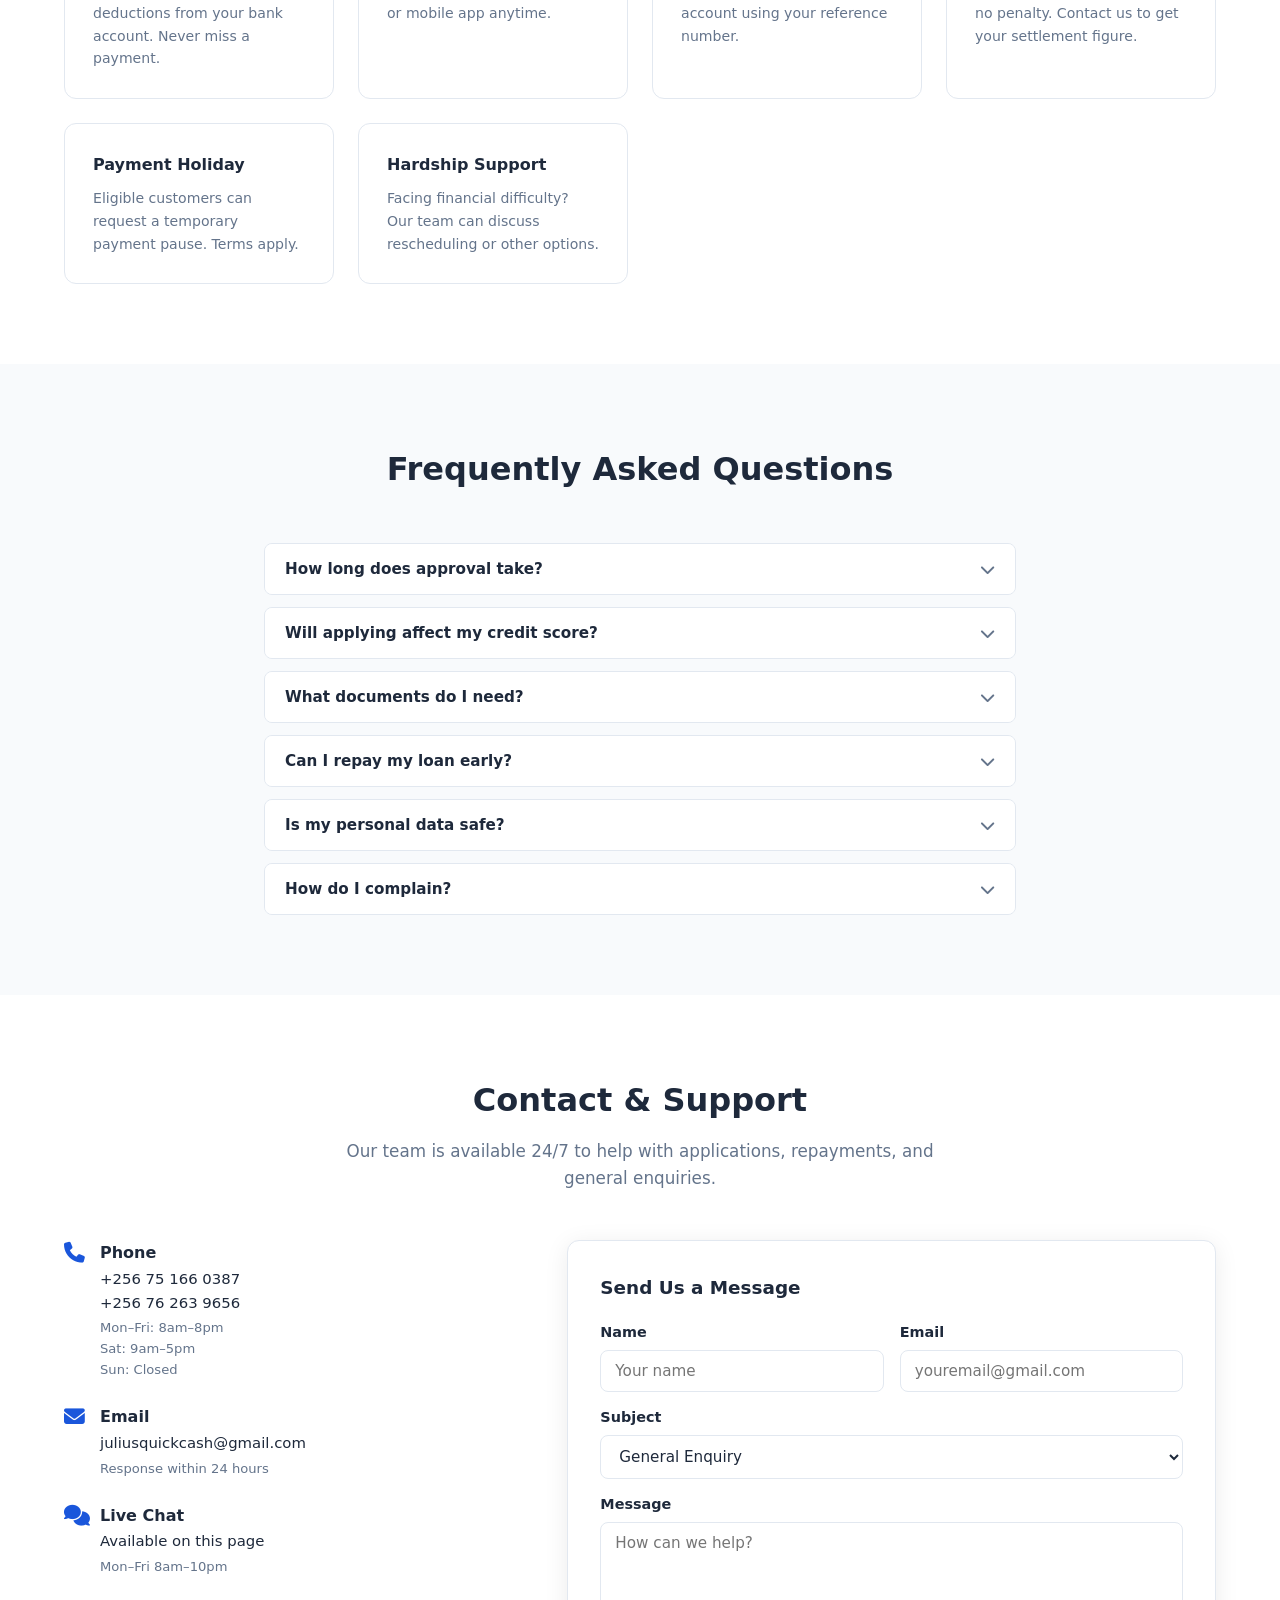
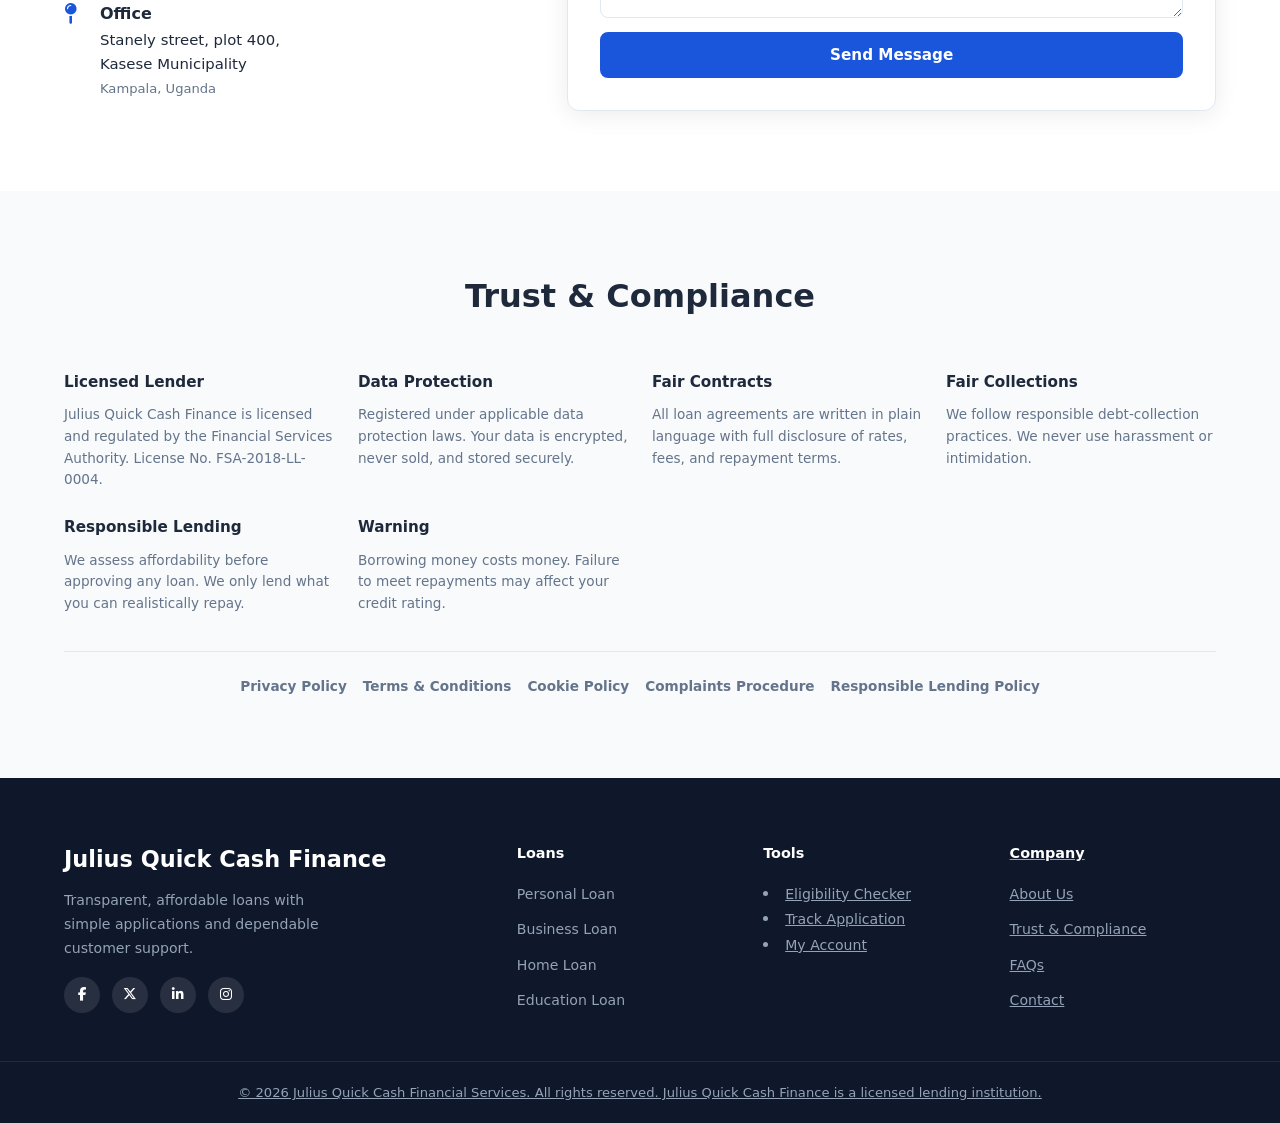
==== commit cedaab18: "edited edited" ====
--- a/index.html
+++ b/index.html
@@ -3,10 +3,23 @@
 <head>
   <meta charset="UTF-8" />
   <meta name="viewport" content="width=device-width, initial-scale=1.0" />
-  <title>Julius Quik Loans – Loans You Can Trust</title>
+  <title>Julius Quik Cash Finance – Loans You Can Trust</title>
   <link rel="stylesheet" href="style.css" />
   <!-- Font Awesome for icons -->
   <link rel="stylesheet" href="https://cdnjs.cloudflare.com/ajax/libs/font-awesome/6.5.0/css/all.min.css" />
+  <!-- EmailJS – sends form submissions to your email inbox -->
+  <script src="https://cdn.jsdelivr.net/npm/@emailjs/browser@4/dist/email.min.js"></script>
+  <script>
+    // Replace 'YOUR_PUBLIC_KEY' with the key from your EmailJS dashboard.
+    window.emailJsReady = false;
+    (function () {
+      const publicKey = 'YOUR_PUBLIC_KEY';
+      if (window.emailjs && publicKey !== 'YOUR_PUBLIC_KEY') {
+        window.emailjs.init({ publicKey });
+        window.emailJsReady = true;
+      }
+    })();
+  </script>
 </head>
 <body>
 
@@ -14,12 +27,12 @@
   <header class="navbar" id="top">
     <div class="container nav-inner">
       <a href="#top" class="logo">
-        <i class="fa-solid fa-landmark"></i> Julius Quik Loans
+        
+        <span>Julius Quik Cash Finance</span>
       </a>
       <nav>
         <ul class="nav-links">
           <li><a href="#loans">Loans</a></li>
-          <!--<li><a href="#calculator">Calculator</a></li>--->
           <li><a href="#eligibility">Eligibility</a></li>
           <li><a href="#apply">Apply</a></li>
           <li><a href="#account">My Account</a></li>
@@ -40,7 +53,6 @@
     </button>
     <ul>
       <li><a href="#loans" onclick="closeMobile()">Loans</a></li>
-      <!--<li><a href="#calculator" onclick="closeMobile()">Calculator</a></li>-->
       <li><a href="#eligibility" onclick="closeMobile()">Eligibility</a></li>
       <li><a href="#apply" onclick="closeMobile()">Apply</a></li>
       <li><a href="#account" onclick="closeMobile()">My Account</a></li>
@@ -59,7 +71,7 @@
         <a href="#loans" class="btn btn-outline">View Loan Options</a>
       </div>
       <div class="hero-stats">
-        <div class="stat"><strong>10,000+</strong><span>Customers Served</span></div>
+        <div class="stat"><strong>15,000+</strong><span>Customers Served</span></div>
         <div class="stat"><strong>98%</strong><span>Approval Satisfaction</span></div>
         <div class="stat"><strong>24 hrs</strong><span>Average Payout</span></div>
       </div>
@@ -87,22 +99,20 @@
       <div class="cards-grid">
 
         <div class="card loan-card">
-         
           <h3>Personal Loan</h3>
           <ul class="loan-details">
-            <li><i class="fa-solid fa-check"></i> Amount: Ugsh.250000 – Ugsh.500,000</li>
+            <li><i class="fa-solid fa-check"></i> Amount: UGX 250,000 – UGX 500,000</li>
             <li><i class="fa-solid fa-check"></i> Term: 2 – 4 months</li>
-            <li><i class="fa-solid fa-check"></i> Interest: from 2.9% p.a.</li>
+            <li><i class="fa-solid fa-check"></i> Interest: from 2.9% p.m.</li>
             <li><i class="fa-solid fa-check"></i> No collateral required</li>
           </ul>
           <a href="#apply" class="btn btn-primary full-width">Apply</a>
         </div>
 
-        <div class="card loan-card featured">
-          
+        <div class="card loan-card">
           <h3>Business Loan</h3>
           <ul class="loan-details">
-            <li><i class="fa-solid fa-check"></i> Amount:Ugsh.500,000 – Ugsh.1,500,000</li>
+            <li><i class="fa-solid fa-check"></i> Amount: UGX 500,000 – UGX 1,500,000</li>
             <li><i class="fa-solid fa-check"></i> Term: 4 – 8 months</li>
             <li><i class="fa-solid fa-check"></i> Interest: from 6.5% p.a.</li>
             <li><i class="fa-solid fa-check"></i> Flexible repayment</li>
@@ -111,11 +121,10 @@
         </div>
 
         <div class="card loan-card">
-
           <h3>Home Loan</h3>
           <ul class="loan-details">
-            <li><i class="fa-solid fa-check"></i> Amount: Ugsh.1,500,000 – Ugsh.6,000,000</li>
-            <li><i class="fa-solid fa-check"></i> Term: 5 – 12months</li>
+            <li><i class="fa-solid fa-check"></i> Amount: UGX 1,500,000 – UGX 6,000,000</li>
+            <li><i class="fa-solid fa-check"></i> Term: 5 – 12 months</li>
             <li><i class="fa-solid fa-check"></i> Interest: from 4.5% p.a.</li>
             <li><i class="fa-solid fa-check"></i> Fixed &amp; variable rates</li>
           </ul>
@@ -123,10 +132,9 @@
         </div>
 
         <div class="card loan-card">
-        
           <h3>Education Loan</h3>
           <ul class="loan-details">
-            <li><i class="fa-solid fa-check"></i> Amount: Ugsh.6,000,000 – Ugsh.15,000,000</li>
+            <li><i class="fa-solid fa-check"></i> Amount: UGX 6,000,000 – UGX 15,000,000</li>
             <li><i class="fa-solid fa-check"></i> Term: 12 – 24 months</li>
             <li><i class="fa-solid fa-check"></i> Interest: from 5.9% p.a.</li>
             <li><i class="fa-solid fa-check"></i> Deferred repayment option</li>
@@ -138,54 +146,7 @@
     </div>
   </section>
 
-  <!-- ===== LOAN CALCULATOR ===== -->
-  <!---<section class="section bg-light" id="calculator">
-    <div class="container">
-      <div class="section-head">
-        <h2>Loan Calculator</h2>
-        <p>Estimate your monthly repayment and total interest before you apply. No commitment required.</p>
-      </div>
-      <div class="calc-wrapper">
-        <div class="calc-form">
-
-          <div class="form-group">
-            <label for="calcAmount">Loan Amount (Ugsh)</label>
-            <input type="range" id="calcAmount" min="500" max="500000" step="500" value="10000" oninput="calcUpdate()" />
-            <div class="range-value">$<span id="amountDisplay">10,000</span></div>
-          </div>
-
-          <div class="form-group">
-            <label for="calcTerm">Repayment Period (months)</label>
-            <input type="range" id="calcTerm" min="6" max="360" step="6" value="24" oninput="calcUpdate()" />
-            <div class="range-value"><span id="termDisplay">24</span> months</div>
-          </div>
-
-          <div class="form-group">
-            <label for="calcRate">Annual Interest Rate (%)</label>
-            <input type="range" id="calcRate" min="3" max="30" step="0.1" value="9" oninput="calcUpdate()" />
-            <div class="range-value"><span id="rateDisplay">9.0</span>%</div>
-          </div>
-
-        </div>
-        <div class="calc-result">
-          <div class="result-item highlight">
-            <span>Monthly Repayment</span>
-            <strong id="monthlyResult">Ugsh.456.85</strong>
-          </div>
-          <div class="result-item">
-            <span>Total Repayment</span>
-            <strong id="totalResult">Ugsh.10,964.40</strong>
-          </div>
-          <div class="result-item">
-            <span>Total Interest</span>
-            <strong id="interestResult">Ugsh.964.40</strong>
-          </div>
-          <p class="calc-disclaimer">This is an estimate only. Actual repayments may vary based on your credit profile.</p>
-          <a href="#apply" class="btn btn-primary full-width">Apply for This Loan</a>
-        </div>
-      </div>
-    </div>
-  </section>--->
+ 
 
   <!-- ===== ELIGIBILITY CHECKER ===== -->
   <section class="section" id="eligibility">
@@ -198,11 +159,11 @@
         <div class="form-row">
           <div class="form-group">
             <label for="eAge">Age</label>
-            <input type="number" id="eAge" placeholder="e.g. 22" min="20" max="70" required />
+            <input type="number" id="eAge" placeholder="e.g. 28" min="20" max="70" required />
           </div>
           <div class="form-group">
-            <label for="eIncome">Monthly Income (Ugsh)</label>
-            <input type="number" id="eIncome" placeholder="e.g. 350000" min="0" required />
+            <label for="eIncome">Monthly Income (UgX)</label>
+            <input type="number" id="eIncome" placeholder="e.g. 3000" min="0" required />
           </div>
         </div>
         <div class="form-row">
@@ -230,10 +191,32 @@
           </div>
         </div>
         <div class="form-group">
-          <label for="eLoanAmount">Desired Loan Amount (Ugsh)</label>
-          <input type="number" id="eLoanAmount" placeholder="e.g. 15000" min="2500" required />
-        </div>
-        <button type="submit" class="btn btn-primary full-width">Check If Your Eligible</button>
+          <label for="eLoanAmount">Desired Loan Amount (UGX)</label>
+          <select id="eLoanAmount" required>
+            <option value="">Select amount range...</option>
+            <optgroup label="Personal Loan (UGX 250,000 – 500,000)">
+              <option value="250000">UGX 250,000</option>
+              <option value="350000">UGX 350,000</option>
+              <option value="500000">UGX 500,000</option>
+            </optgroup>
+            <optgroup label="Business Loan (UGX 500,000 – 1,500,000)">
+              <option value="750000">UGX 750,000</option>
+              <option value="1000000">UGX 1,000,000</option>
+              <option value="1500000">UGX 1,500,000</option>
+            </optgroup>
+            <optgroup label="Home Loan (UGX 1,500,000 – 6,000,000)">
+              <option value="2000000">UGX 2,000,000</option>
+              <option value="4000000">UGX 4,000,000</option>
+              <option value="6000000">UGX 6,000,000</option>
+            </optgroup>
+            <optgroup label="Education Loan (UGX 6,000,000 – 15,000,000)">
+              <option value="8000000">UGX 8,000,000</option>
+              <option value="12000000">UGX 12,000,000</option>
+              <option value="15000000">UGX 15,000,000</option>
+            </optgroup>
+          </select>
+        </div>
+        <button type="submit" class="btn btn-primary full-width">Check If Your Eligibility</button>
       </form>
       <div class="eligibility-result" id="eligibilityResult" style="display:none;"></div>
     </div>
@@ -276,10 +259,8 @@
               <input type="date" id="dob" required />
             </div>
             <div class="form-group">
-              <label for="gender">Gender *</label>
-             
-              <select  type="gender" id="gender" required>
-               <!---- <option value="">Prefer not to say</option>-->
+              <label for="gender">Gender*</label>
+              <select id="gender" required>
                 <option>Male</option>
                 <option>Female</option>
                 <option>Other</option>
@@ -289,16 +270,16 @@
           <div class="form-row">
             <div class="form-group">
               <label for="email">Email Address *</label>
-              <input type="email" id="email" placeholder="edgerlibo004@gmail.com" required />
+              <input type="email" id="email" placeholder="edgerlibo002@gmail.com" required />
             </div>
             <div class="form-group">
               <label for="phone">Phone Number *</label>
-              <input type="tel" id="phone" placeholder="+256 75 166 0387" required />
+              <input type="tel" id="phone" placeholder="+256 77 809 1146" required />
             </div>
           </div>
           <div class="form-group">
             <label for="address">Residential Address *</label>
-            <input type="text" id="address" placeholder="vilage,parish,subcounty,district e.g Kampala, ZIP" required />
+            <input type="text" id="address" placeholder="123 Main Street, City, District e.g Kasese, ZIP" required />
           </div>
           <div class="form-row">
             <div class="form-group">
@@ -313,8 +294,8 @@
               </select>
             </div>
             <div class="form-group">
-              <label for="income">Monthly Income (Ugsh) *</label>
-              <input type="number" id="income" placeholder="e.g. 130000" required />
+              <label for="income">Monthly Income (UgX) *</label>
+              <input type="number" id="income" placeholder="e.g. 3500000" required />
             </div>
           </div>
           <div class="step-btns">
@@ -335,10 +316,36 @@
                 <option>Home Loan</option>
                 <option>Education Loan</option>
               </select>
-            </div>
-            <div class="form-group">
-              <label for="loanAmount">Loan Amount (Ugsh) *</label>
-              <input type="number" id="loanAmount" placeholder="e.g. 250000" required />
+            <div class="form-group">
+              <label for="loanAmount">Loan Amount (UGX) *</label>
+              <select id="loanAmount" required>
+                <option value="">Select amount range...</option>
+                <optgroup label="Personal Loan">
+                  <option value="250000">UGX 250,000</option>
+                  <option value="350000">UGX 350,000</option>
+                  <option value="500000">UGX 500,000</option>
+                </optgroup>
+                <optgroup label="Business Loan">
+                  <option value="500000">UGX 500,000</option>
+                  <option value="750000">UGX 750,000</option>
+                  <option value="1000000">UGX 1,000,000</option>
+                  <option value="1500000">UGX 1,500,000</option>
+                </optgroup>
+                <optgroup label="Home Loan">
+                  <option value="1500000">UGX 1,500,000</option>
+                  <option value="2000000">UGX 2,000,000</option>
+                  <option value="3000000">UGX 3,000,000</option>
+                  <option value="4000000">UGX 4,000,000</option>
+                  <option value="6000000">UGX 6,000,000</option>
+                </optgroup>
+                <optgroup label="Education Loan">
+                  <option value="6000000">UGX 6,000,000</option>
+                  <option value="8000000">UGX 8,000,000</option>
+                  <option value="10000000">UGX 10,000,000</option>
+                  <option value="12000000">UGX 12,000,000</option>
+                  <option value="15000000">UGX 15,000,000</option>
+                </optgroup>
+              </select>
             </div>
           </div>
           <div class="form-row">
@@ -348,11 +355,13 @@
                 <option value="">Select...</option>
                 <option>2 months</option>
                 <option>4 months</option>
-                <option>5 months</option>
-                <option>8 months</option>
+                <option>6 months</option>
                 <option>12 months</option>
                 <option>24 months</option>
-                <!--<option>84 months</option>
+             <!----  <option>36 months</option>
+                <option>48 months</option>
+                <option>60 months</option>
+                <option>84 months</option>
                 <option>120 months</option>-->
               </select>
             </div>
@@ -462,7 +471,7 @@
                 <label for="proofIncome">
                   <i class="fa-solid fa-money-bill-wave"></i>
                   <span>Proof of Income</span>
-                  <small>Pay slip, bank statement (last 2 months)</small>
+                  <small>Pay slip, bank statement (last 3 months)</small>
                 </label>
                 <input type="file" id="proofIncome" accept="image/*,.pdf" onchange="showFileName(this,'incomeFileName')" />
                 <p class="file-name" id="incomeFileName">No file chosen</p>
@@ -480,7 +489,7 @@
                 <label for="bankStatement">
                   <i class="fa-solid fa-building-columns"></i>
                   <span>Bank Statements</span>
-                  <small>Last 2–6 months of statements</small>
+                  <small>Last 3–6 months of statements</small>
                 </label>
                 <input type="file" id="bankStatement" accept="image/*,.pdf" multiple onchange="showFileName(this,'bankFileName')" />
                 <p class="file-name" id="bankFileName">No file chosen</p>
@@ -510,7 +519,7 @@
             </label>
             <label class="checkbox-label">
               <input type="checkbox" id="consentAccurate" required />
-              I confirm that all information provided is accurate,complete and is mine.
+              I confirm that all information provided is accurate and complete.
             </label>
           </div>
 
@@ -581,11 +590,11 @@
           <h3><i class="fa-solid fa-right-to-bracket"></i> Log In</h3>
           <div class="form-group">
             <label for="loginEmail">Email Address</label>
-            <input type="email" id="loginEmail" placeholder="you@email.com" />
+            <input type="email" id="loginEmail" placeholder="youremail@gmail.com" />
           </div>
           <div class="form-group">
             <label for="loginPass">Password</label>
-            <input type="password" id="loginPass" placeholder="********" />
+            <input type="password" id="loginPass" placeholder="*********" />
           </div>
           <button class="btn btn-primary full-width" onclick="simulateLogin()">Log In</button>
           <p class="small-link"><a href="#">Forgot password?</a> &nbsp;|&nbsp; <a href="#apply">Register / Apply</a></p>
@@ -594,13 +603,13 @@
         <!-- Dashboard (shown after login simulation) -->
         <div class="account-dashboard hidden" id="accountDashboard">
           <div class="dash-welcome">
-            <h3>Welcome back, <span id="dashName">Edger Libo</span></h3>
+            <h3>Welcome back, <span id="dashName">Masereka Julius</span></h3>
             <button class="btn btn-outline small" onclick="logout()">Log Out</button>
           </div>
           <div class="dash-cards">
             <div class="dash-card blue">
               <i class="fa-solid fa-sack-dollar"></i>
-              <div><span>Outstanding Balance</span><strong>Ugsh.8,45000</strong></div>
+              <div><span>Outstanding Balance</span><strong>UGX 8,470,000</strong></div>
             </div>
             <div class="dash-card green">
               <i class="fa-solid fa-calendar-check"></i>
@@ -622,10 +631,10 @@
                 <tr><th>#</th><th>Due Date</th><th>Amount</th><th>Status</th></tr>
               </thead>
               <tbody>
-                <tr><td>14</td><td>Sep 1, 2026</td><td>Ugsh.38500</td><td><span class="badge-status paid">Paid</span></td></tr>
-                <tr><td>15</td><td>Oct 1, 2026</td><td>Ugsh.384000</td><td><span class="badge-status due">Due</span></td></tr>
-                <tr><td>16</td><td>Nov 1, 2026</td><td>Ugsh.85000</td><td><span class="badge-status upcoming">Upcoming</span></td></tr>
-                <tr><td>17</td><td>Dec 1, 2026</td><td>Ugsh.385000</td><td><span class="badge-status upcoming">Upcoming</span></td></tr>
+                <tr><td>14</td><td>Sep 1, 2026</td><td>UGX 385,000</td><td><span class="badge-status paid">Paid</span></td></tr>
+                <tr><td>15</td><td>Oct 1, 2026</td><td>UGX 385,000</td><td><span class="badge-status due">Due</span></td></tr>
+                <tr><td>16</td><td>Nov 1, 2026</td><td>UGX 385,000</td><td><span class="badge-status upcoming">Upcoming</span></td></tr>
+                <tr><td>17</td><td>Dec 1, 2026</td><td>UGX 385,000</td><td><span class="badge-status upcoming">Upcoming</span></td></tr>
               </tbody>
             </table>
           </div>
@@ -647,12 +656,12 @@
         <p>Convenient ways to manage and pay your loan.</p>
       </div>
       <div class="repay-grid">
-        <div class="repay-item"><i class="fa-solid fa-rotate"></i><h4>Auto-Debit</h4><p>Set up automatic monthly deductions from your bank account. Never miss a payment.</p></div>
-        <div class="repay-item"><i class="fa-solid fa-mobile-screen-button"></i><h4>Mobile / Online Pay</h4><p>Pay securely via our website or mobile app anytime.</p></div>
-        <div class="repay-item"><i class="fa-solid fa-building-columns"></i><h4>Bank Transfer</h4><p>Transfer directly to our account using your reference number.</p></div>
-        <div class="repay-item"><i class="fa-solid fa-forward-fast"></i><h4>Early Repayment</h4><p>Pay off your loan early with no penalty. Contact us to get your settlement figure.</p></div>
-        <div class="repay-item"><i class="fa-solid fa-calendar-days"></i><h4>Payment Holiday</h4><p>Eligible customers can request a temporary payment pause. Terms apply.</p></div>
-        <div class="repay-item"><i class="fa-solid fa-handshake-angle"></i><h4>Hardship Support</h4><p>Facing financial difficulty? Our team can discuss rescheduling or other options.</p></div>
+        <div class="repay-item"></i><h4>Auto-Debit</h4><p>Set up automatic monthly deductions from your bank account. Never miss a payment.</p></div>
+        <div class="repay-item"></i><h4>Mobile / Online Pay</h4><p>Pay securely via our website or mobile app anytime.</p></div>
+        <div class="repay-item"></i><h4>Bank Transfer</h4><p>Transfer directly to our account using your reference number.</p></div>
+        <div class="repay-item"></i><h4>Early Repayment</h4><p>Pay off your loan early with no penalty. Contact us to get your settlement figure.</p></div>
+        <div class="repay-item"></i><h4>Payment Holiday</h4><p>Eligible customers can request a temporary payment pause. Terms apply.</p></div>
+        <div class="repay-item"></i><h4>Hardship Support</h4><p>Facing financial difficulty? Our team can discuss rescheduling or other options.</p></div>
       </div>
     </div>
   </section>
@@ -686,7 +695,7 @@
         </div>
         <div class="faq-item">
           <button class="faq-q" onclick="toggleFaq(this)">How do I complain? <i class="fa-solid fa-chevron-down"></i></button>
-          <div class="faq-a">Contact us by phone, email, or our online form. If your complaint is not resolved within 8 weeks, you may escalate it to the relevant financial ombudsman.</div>
+          <div class="faq-a">Contact us by phone, email, or our online form. If your complaint is not resolved within 8 weeks,you cantake the complaint to an independent employee of Julius Quick Cash Finance .</div>
         </div>
       </div>
     </div>
@@ -701,10 +710,10 @@
       </div>
       <div class="contact-layout">
         <div class="contact-info">
-          <div class="contact-item"><i class="fa-solid fa-phone"></i><div><strong>Phone</strong><span>+256 75 166 0387 / +256 76 263 9656</span><small>Mon–Fri 8am–8pm, Sat 9am–5pm</small></div></div>
-          <div class="contact-item"><i class="fa-solid fa-envelope"></i><div><strong>Email</strong><span>support@JuliusQuickLoans.com</span><small>Response within 24 hours</small></div></div>
+          <div class="contact-item"><i class="fa-solid fa-phone"></i><div><strong>Phone</strong><span>+256 75 166 0387 <br>+256 76 263 9656</span><small>Mon–Fri: 8am–8pm <br> Sat: 9am–5pm <br>Sun: Closed</small></div></div>
+          <div class="contact-item"><i class="fa-solid fa-envelope"></i><div><strong>Email</strong><span>juliusquickcash@gmail.com</span><small>Response within 24 hours</small></div></div>
           <div class="contact-item"><i class="fa-solid fa-comments"></i><div><strong>Live Chat</strong><span>Available on this page</span><small>Mon–Fri 8am–10pm</small></div></div>
-          <div class="contact-item"><i class="fa-solid fa-map-pin"></i><div><strong>Office</strong><span>Mukiranya Street,plot 1230</span><small>Kasese Municipality, Uganda</small></div></div>
+          <div class="contact-item"><i class="fa-solid fa-map-pin"></i><div><strong>Office</strong><span>Stanely street, plot 400,<br> Kasese Municipality</span><small>Kampala, Uganda</small></div></div>
         </div>
         <div class="card contact-form-card">
           <h3>Send Us a Message</h3>
@@ -716,7 +725,7 @@
               </div>
               <div class="form-group">
                 <label for="cEmail">Email</label>
-                <input type="email" id="cEmail" placeholder="your@email.com" required />
+                <input type="email" id="cEmail" placeholder="youremail@gmail.com" required />
               </div>
             </div>
             <div class="form-group">
@@ -751,12 +760,12 @@
         <h2>Trust &amp; Compliance</h2>
       </div>
       <div class="legal-grid">
-        <div class="legal-item"><i class="fa-solid fa-certificate"></i><h4>Licensed Lender</h4><p>SwiftLend is licensed and regulated by the Financial Services Authority. License No. FSA-2010-LL-00423.</p></div>
-        <div class="legal-item"><i class="fa-solid fa-shield-halved"></i><h4>Data Protection</h4><p>Registered under applicable data protection laws. Your data is encrypted, never sold, and stored securely.</p></div>
-        <div class="legal-item"><i class="fa-solid fa-file-contract"></i><h4>Fair Contracts</h4><p>All loan agreements are written in plain language with full disclosure of rates, fees, and repayment terms.</p></div>
-        <div class="legal-item"><i class="fa-solid fa-scale-balanced"></i><h4>Fair Collections</h4><p>We follow responsible debt-collection practices. We never use harassment or intimidation.</p></div>
-        <div class="legal-item"><i class="fa-solid fa-hands-holding-circle"></i><h4>Responsible Lending</h4><p>We assess affordability before approving any loan. We only lend what you can realistically repay.</p></div>
-        <div class="legal-item"><i class="fa-solid fa-circle-exclamation"></i><h4>Warning</h4><p>Borrowing money costs money. Failure to meet repayments may affect your credit rating.</p></div>
+        <div class="legal-item"><h4>Licensed Lender</h4><p>Julius Quick Cash Finance is licensed and regulated by the Financial Services Authority. License No. FSA-2018-LL-0004.</p></div>
+        <div class="legal-item"></i><h4>Data Protection</h4><p>Registered under applicable data protection laws. Your data is encrypted, never sold, and stored securely.</p></div>
+        <div class="legal-item"></i><h4>Fair Contracts</h4><p>All loan agreements are written in plain language with full disclosure of rates, fees, and repayment terms.</p></div>
+        <div class="legal-item"></i><h4>Fair Collections</h4><p>We follow responsible debt-collection practices. We never use harassment or intimidation.</p></div>
+        <div class="legal-item"></i><h4>Responsible Lending</h4><p>We assess affordability before approving any loan. We only lend what you can realistically repay.</p></div>
+        <div class="legal-item"></i><h4>Warning</h4><p>Borrowing money costs money. Failure to meet repayments may affect your credit rating.</p></div>
       </div>
       <div class="legal-links">
         <a href="#">Privacy Policy</a>
@@ -772,7 +781,7 @@
   <footer class="footer">
     <div class="container footer-inner">
       <div class="footer-brand">
-        <div class="logo"><i class="fa-solid fa-landmark"></i> Julius Quick Loans</div>
+        <div class="logo"></i> Julius Quick Cash Finance </div>
         <p>Transparent, affordable loans with simple applications and dependable customer support.</p>
         <div class="social-links">
           <a href="#" aria-label="Facebook"><i class="fa-brands fa-facebook-f"></i></a>
@@ -792,7 +801,7 @@
       </div>
       <div class="footer-col">
         <h5>Tools</h5>
-        <ul>
+        <u>
           <!--<li><a href="#calculator">Loan Calculator</a></li>-->
           <li><a href="#eligibility">Eligibility Checker</a></li>
           <li><a href="#track">Track Application</a></li>
@@ -810,7 +819,7 @@
       </div>
     </div>
     <div class="footer-bottom">
-      <p>&copy; 2026 Julius Quick Loans. All rights reserved. Julius Quick Loans is a licensed lending institution.</p>
+      <p>&copy; 2026 Julius Quick Cash Financial Services. All rights reserved. Julius Quick Cash Finance is a licensed lending institution.</p>
     </div>
   </footer>
 
@@ -825,7 +834,7 @@
       <button onclick="toggleChat()" aria-label="Close chat"><i class="fa-solid fa-xmark"></i></button>
     </div>
     <div class="chat-body">
-      <div class="chat-msg agent">Hi! I'm Dan from Julius Quick Loans. How can I help you today?</div>
+      <div class="chat-msg agent">Hi! I'm Dan from Julius Quick Cash Finance. How can I help you today?</div>
     </div>
     <div class="chat-input-row">
       <input type="text" id="chatInput" placeholder="Type a message..." onkeydown="if(event.key==='Enter')sendChat()" />
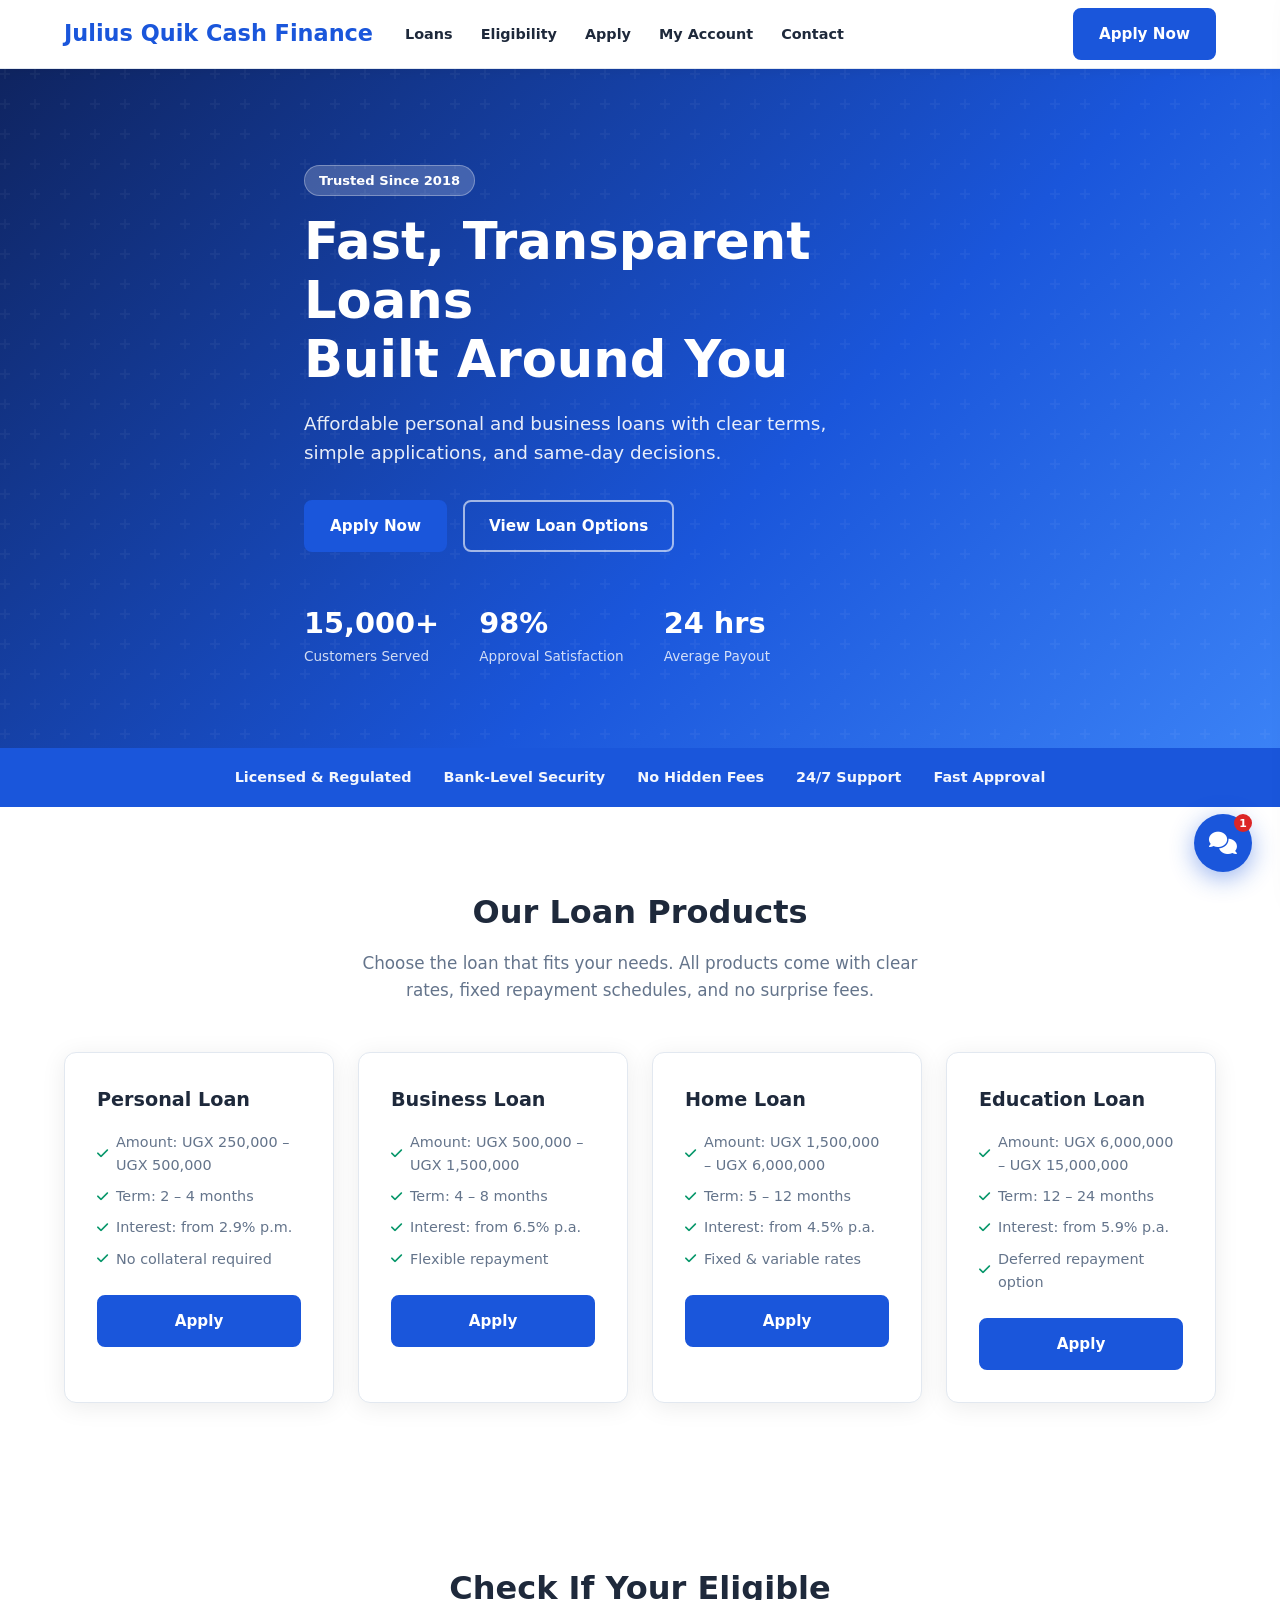
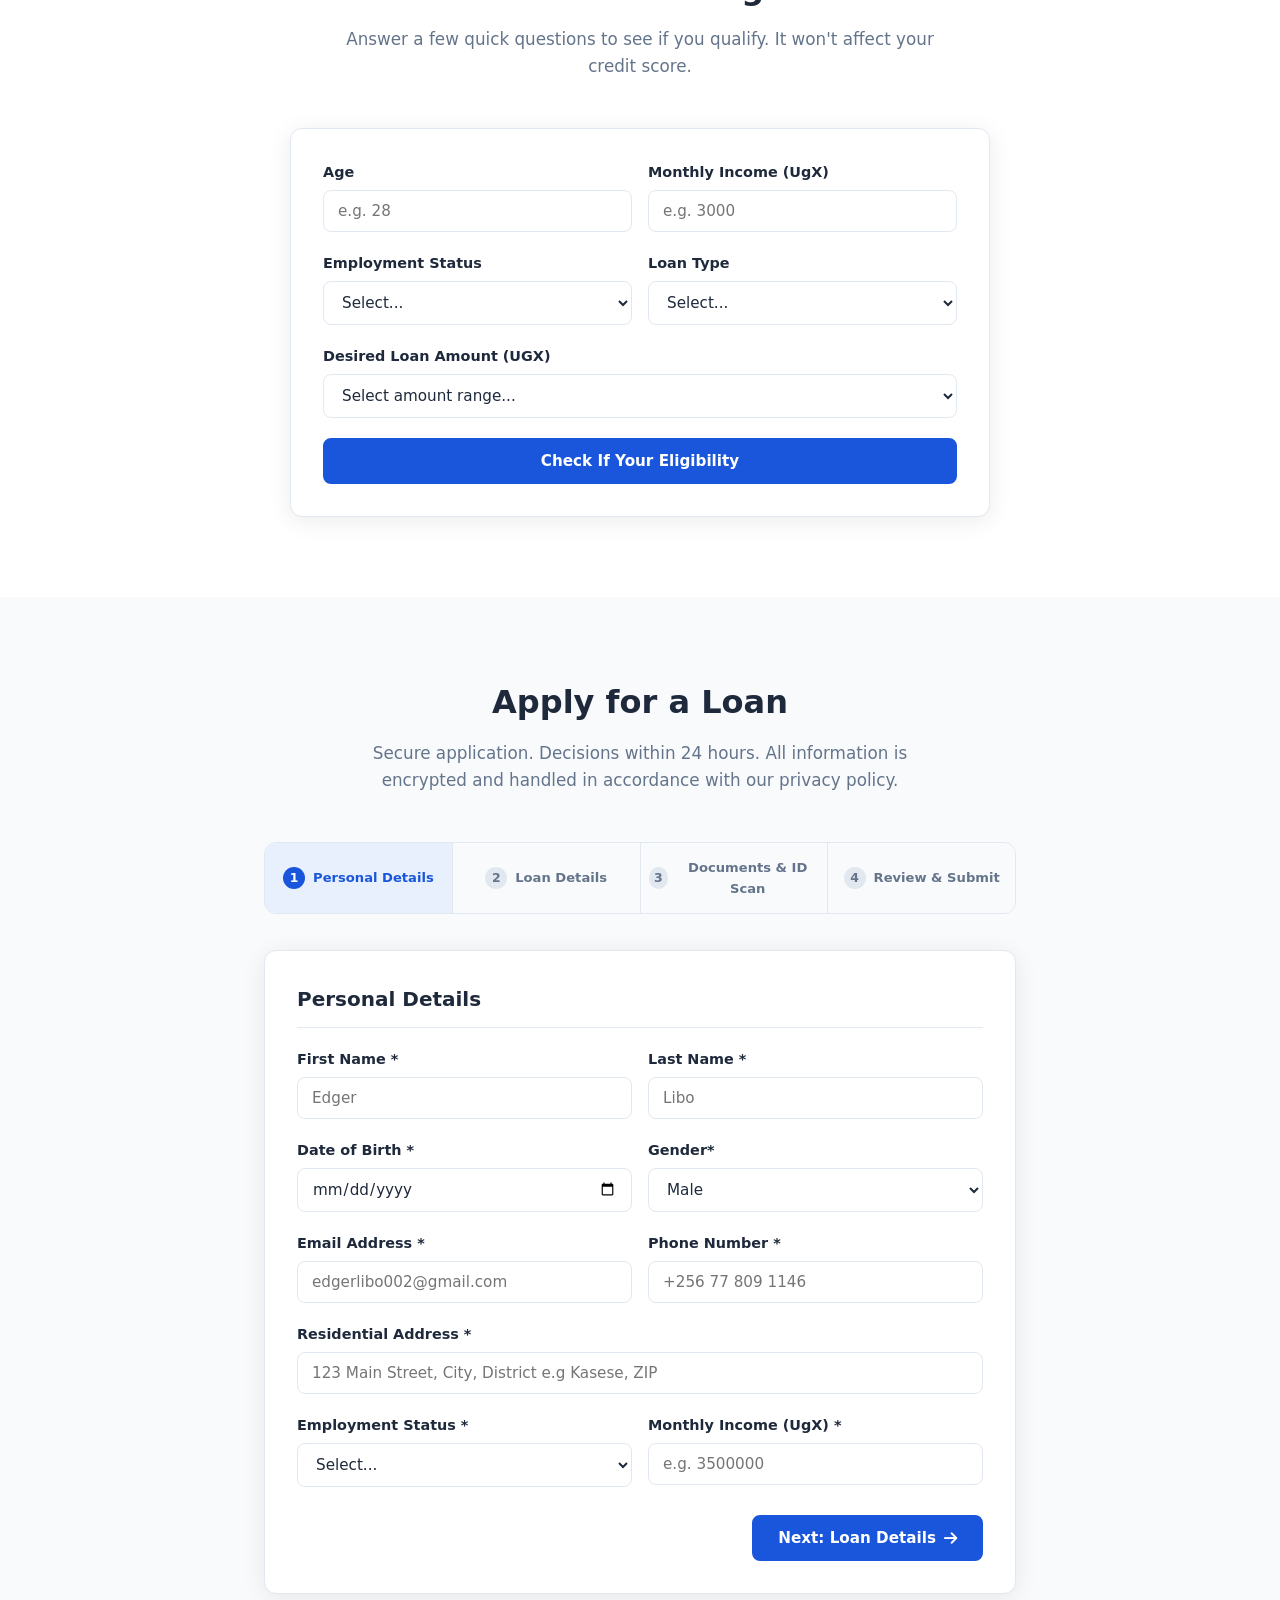
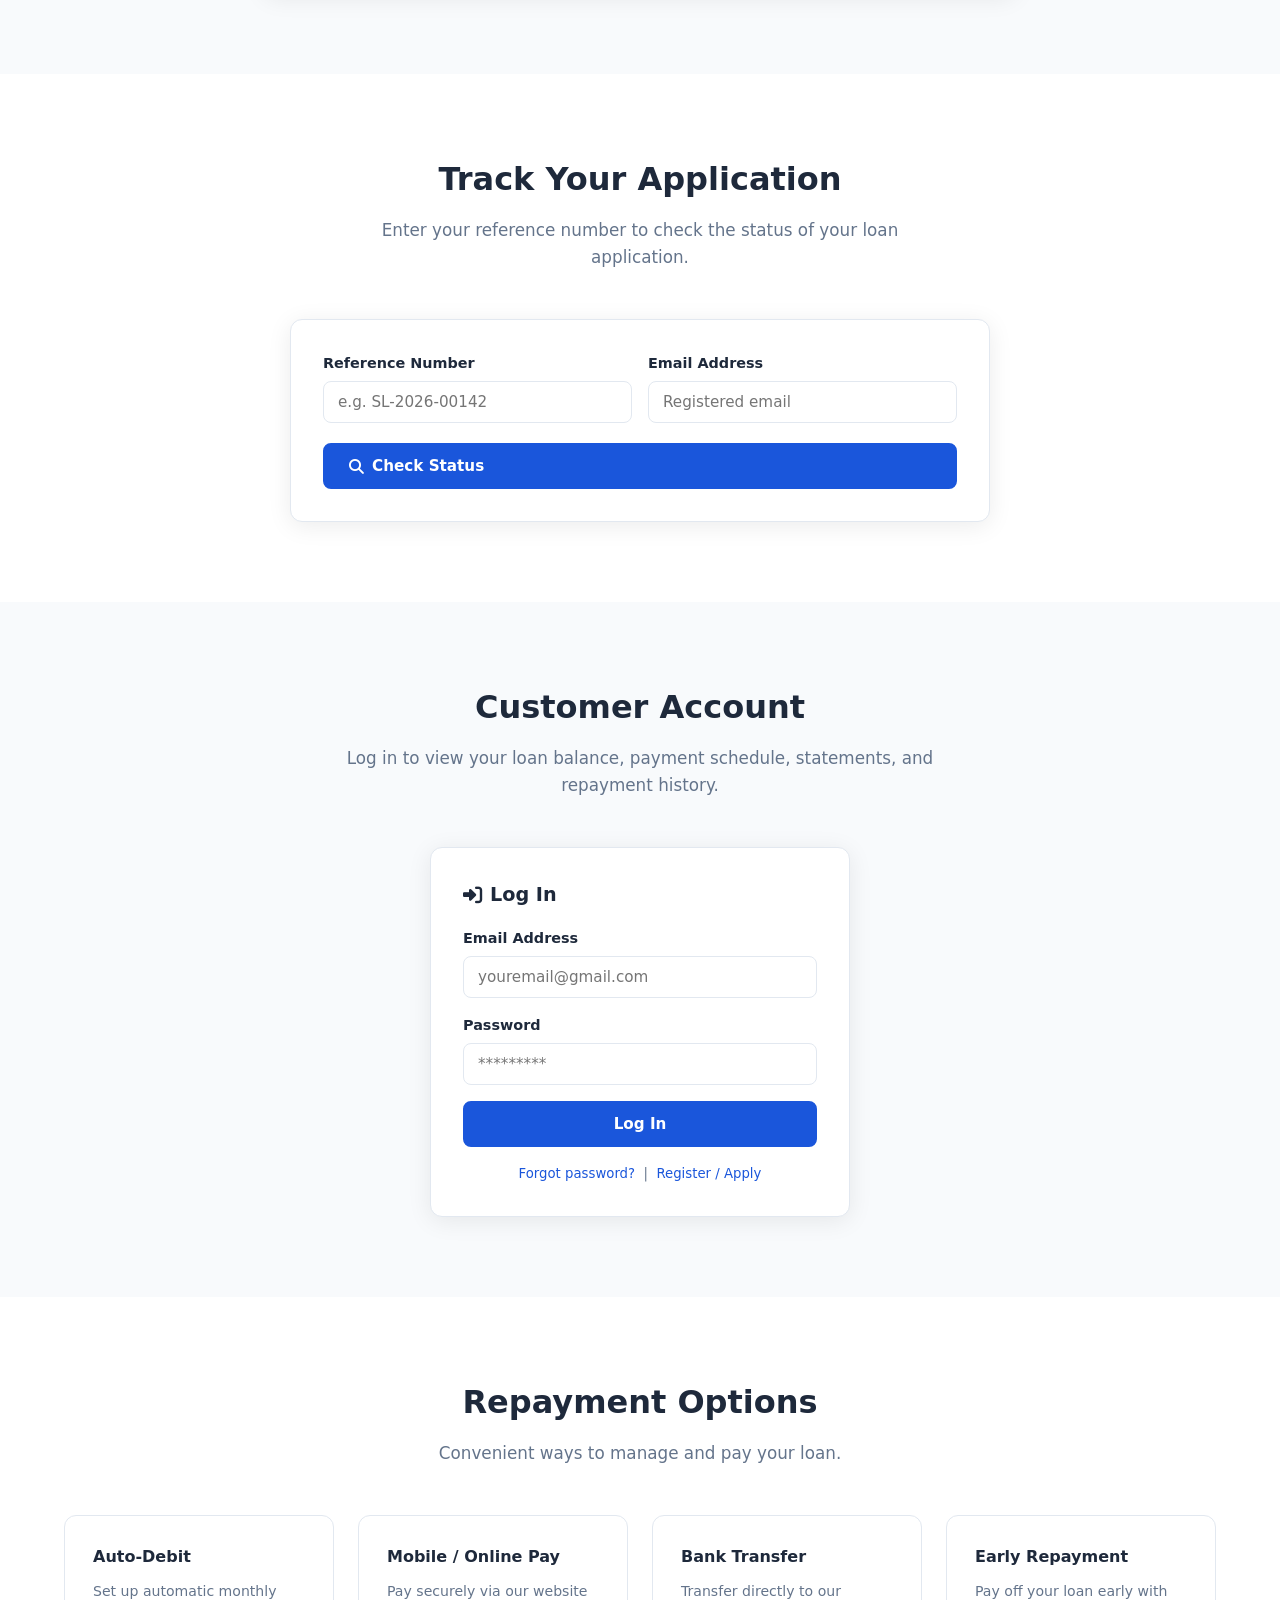
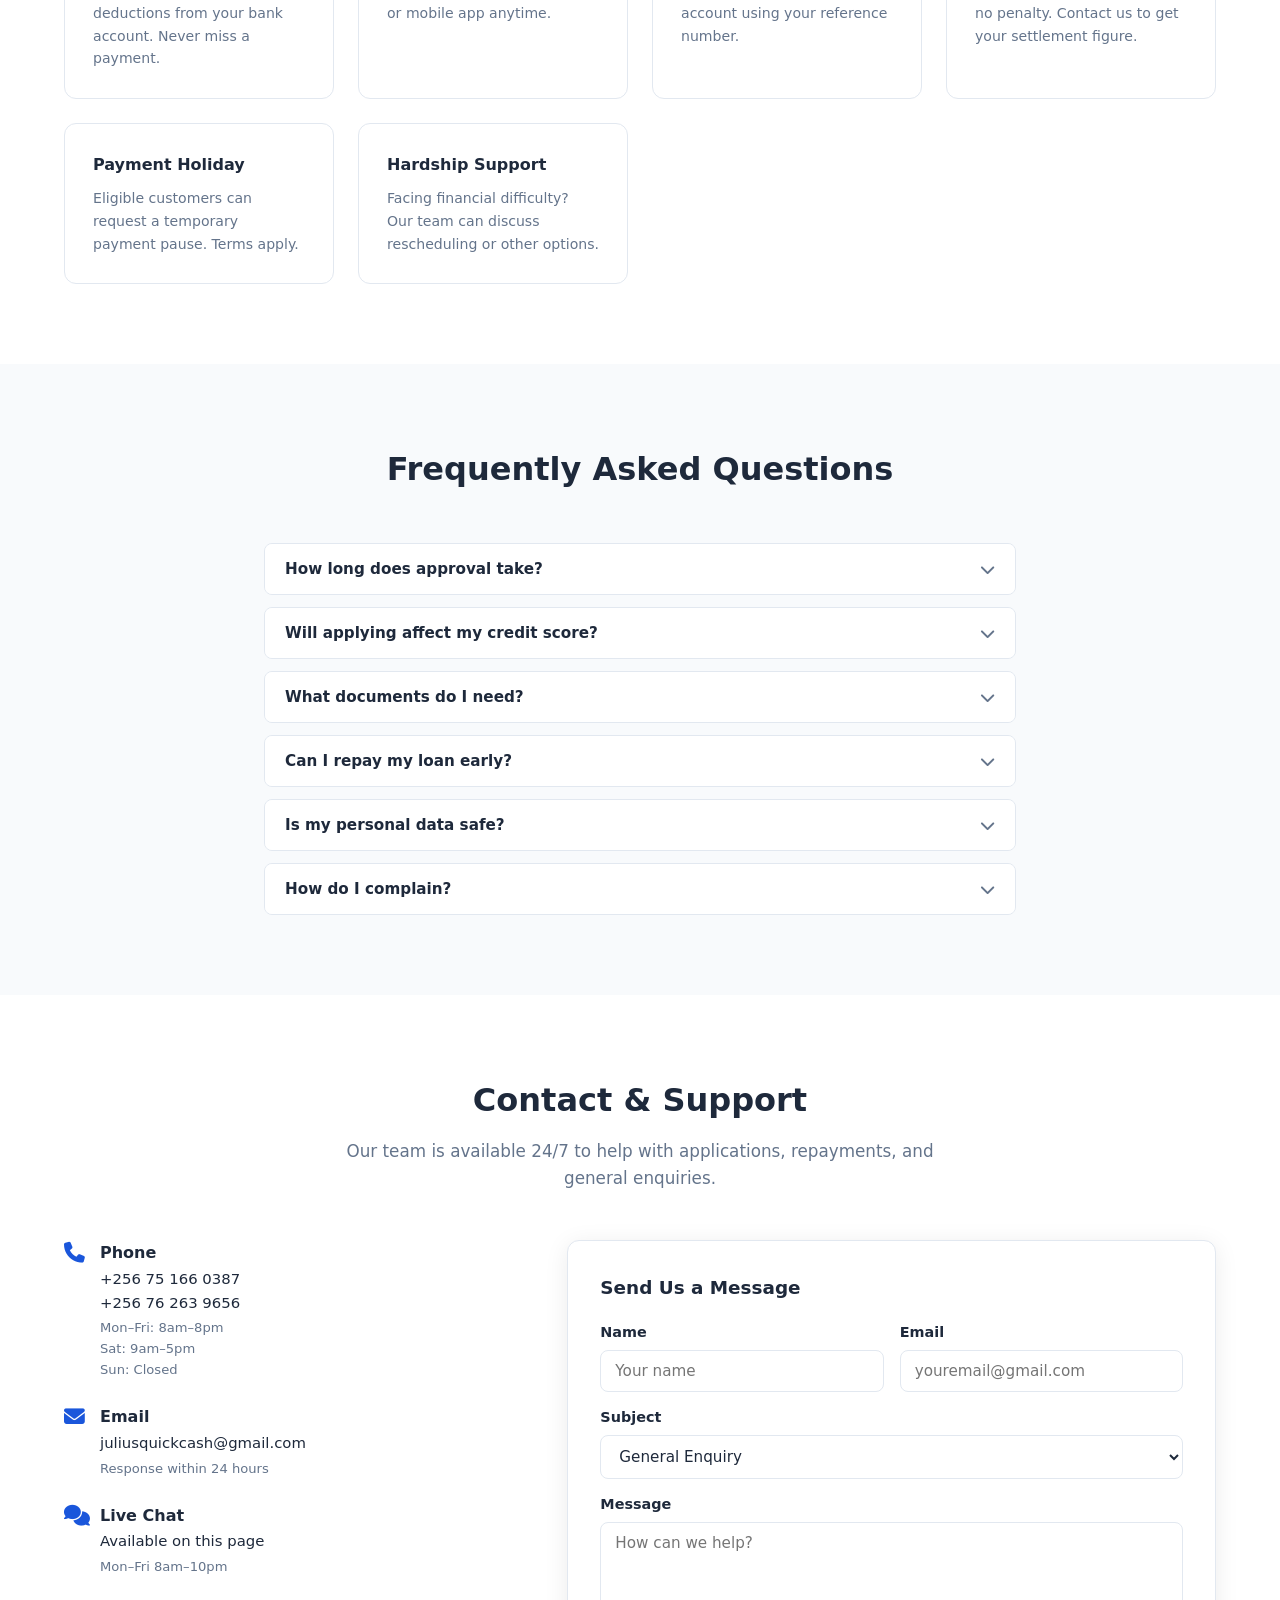
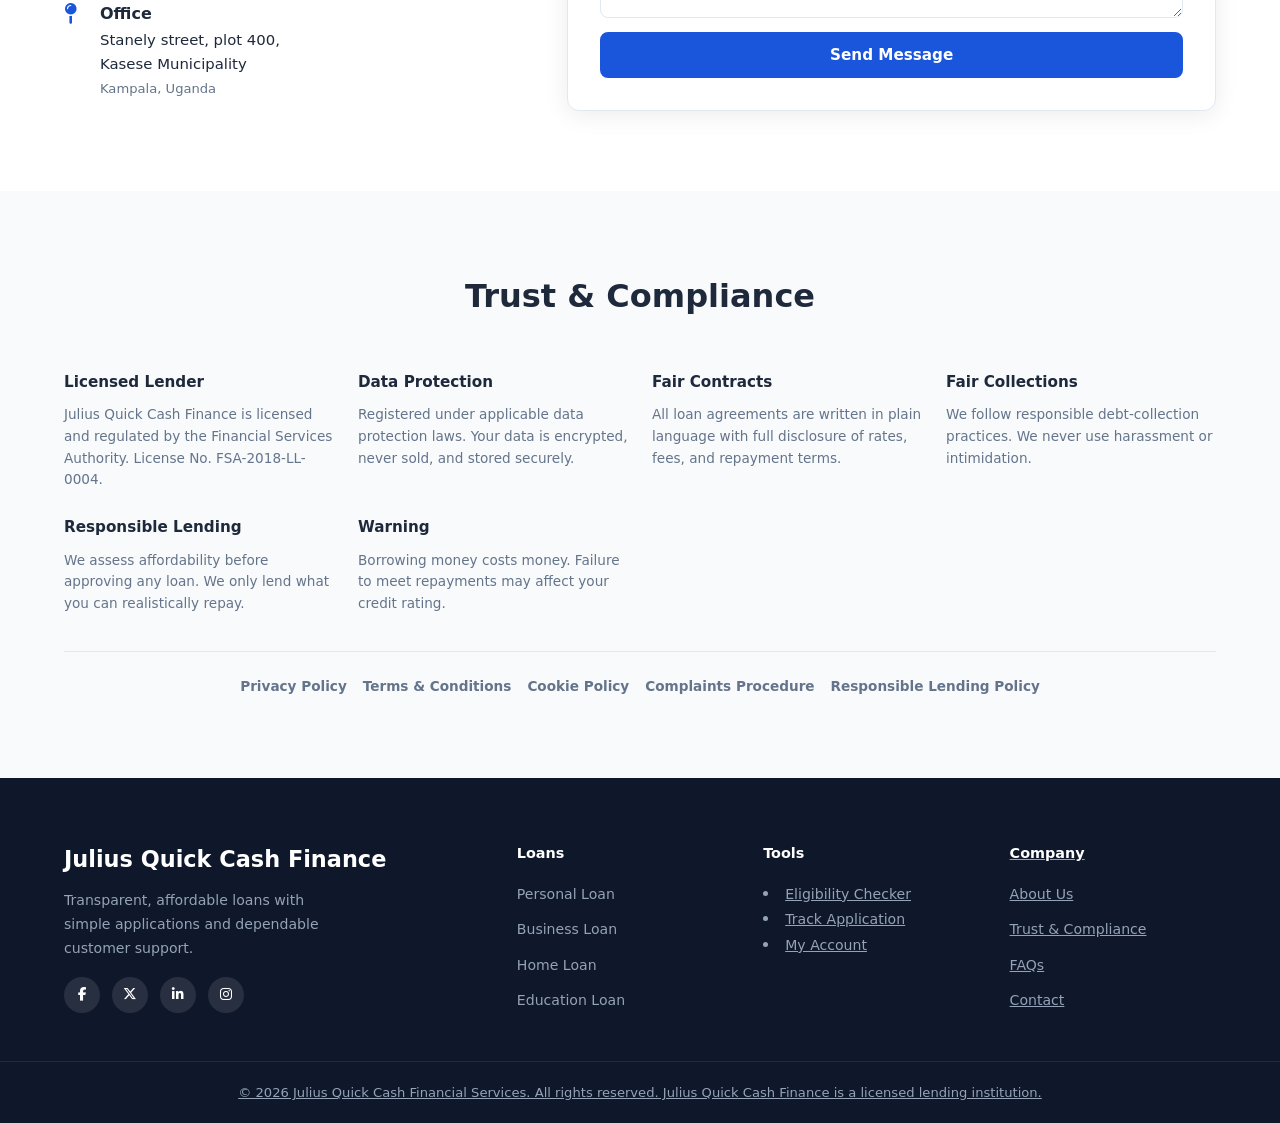
==== commit 2b0dd6cf: "edit edit" ====
--- a/index.html
+++ b/index.html
@@ -81,11 +81,11 @@
   <!-- ===== TRUST BAR ===== -->
   <div class="trust-bar">
     <div class="container trust-inner">
-      <div class="trust-item"><i class="fa-solid fa-shield-halved"></i> Licensed &amp; Regulated</div>
-      <div class="trust-item"><i class="fa-solid fa-lock"></i> Bank-Level Security</div>
-      <div class="trust-item"><i class="fa-solid fa-file-contract"></i> No Hidden Fees</div>
-      <div class="trust-item"><i class="fa-solid fa-headset"></i> 24/7 Support</div>
-      <div class="trust-item"><i class="fa-solid fa-bolt"></i> Fast Approval</div>
+      <div class="trust-item"></i> Licensed &amp; Regulated</div>
+      <div class="trust-item"></i> Bank-Level Security</div>
+      <div class="trust-item"></i> No Hidden Fees</div>
+      <div class="trust-item"></i> 24/7 Support</div>
+      <div class="trust-item"></i> Fast Approval</div>
     </div>
   </div>
 
